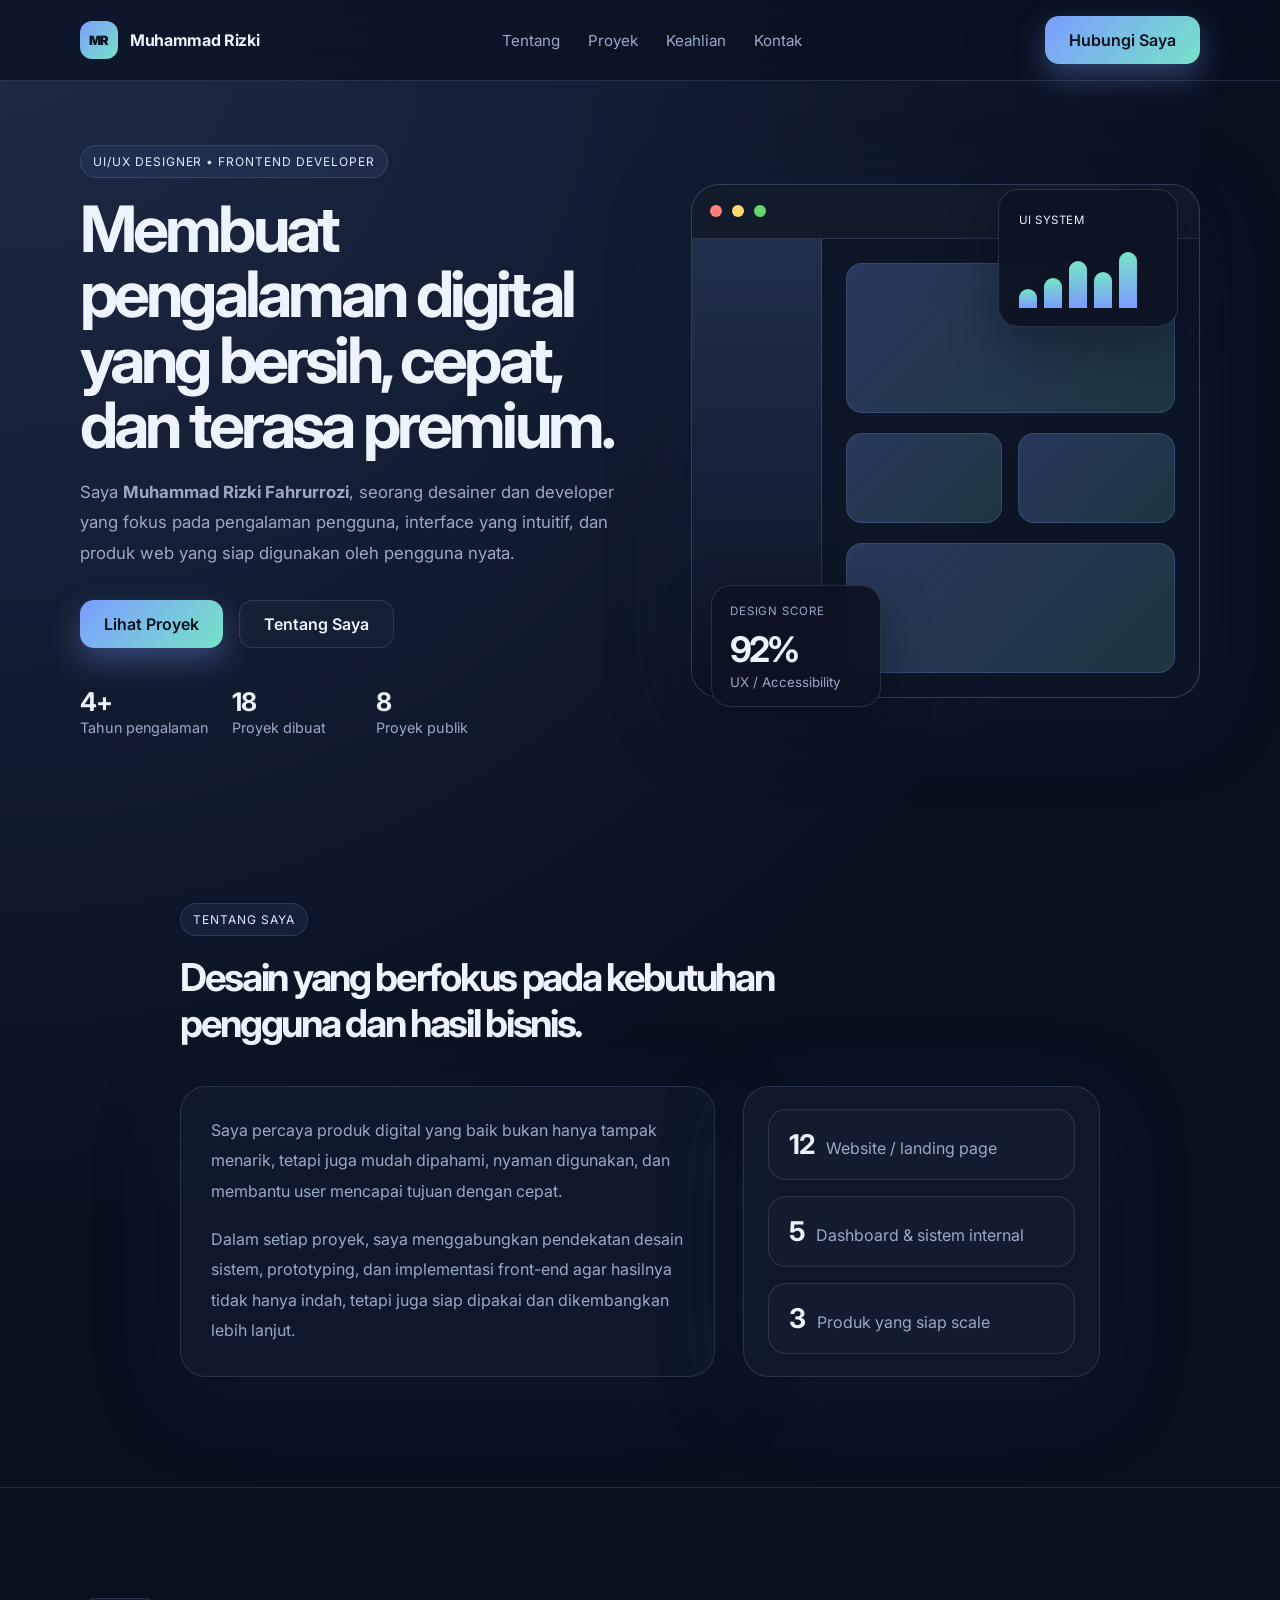
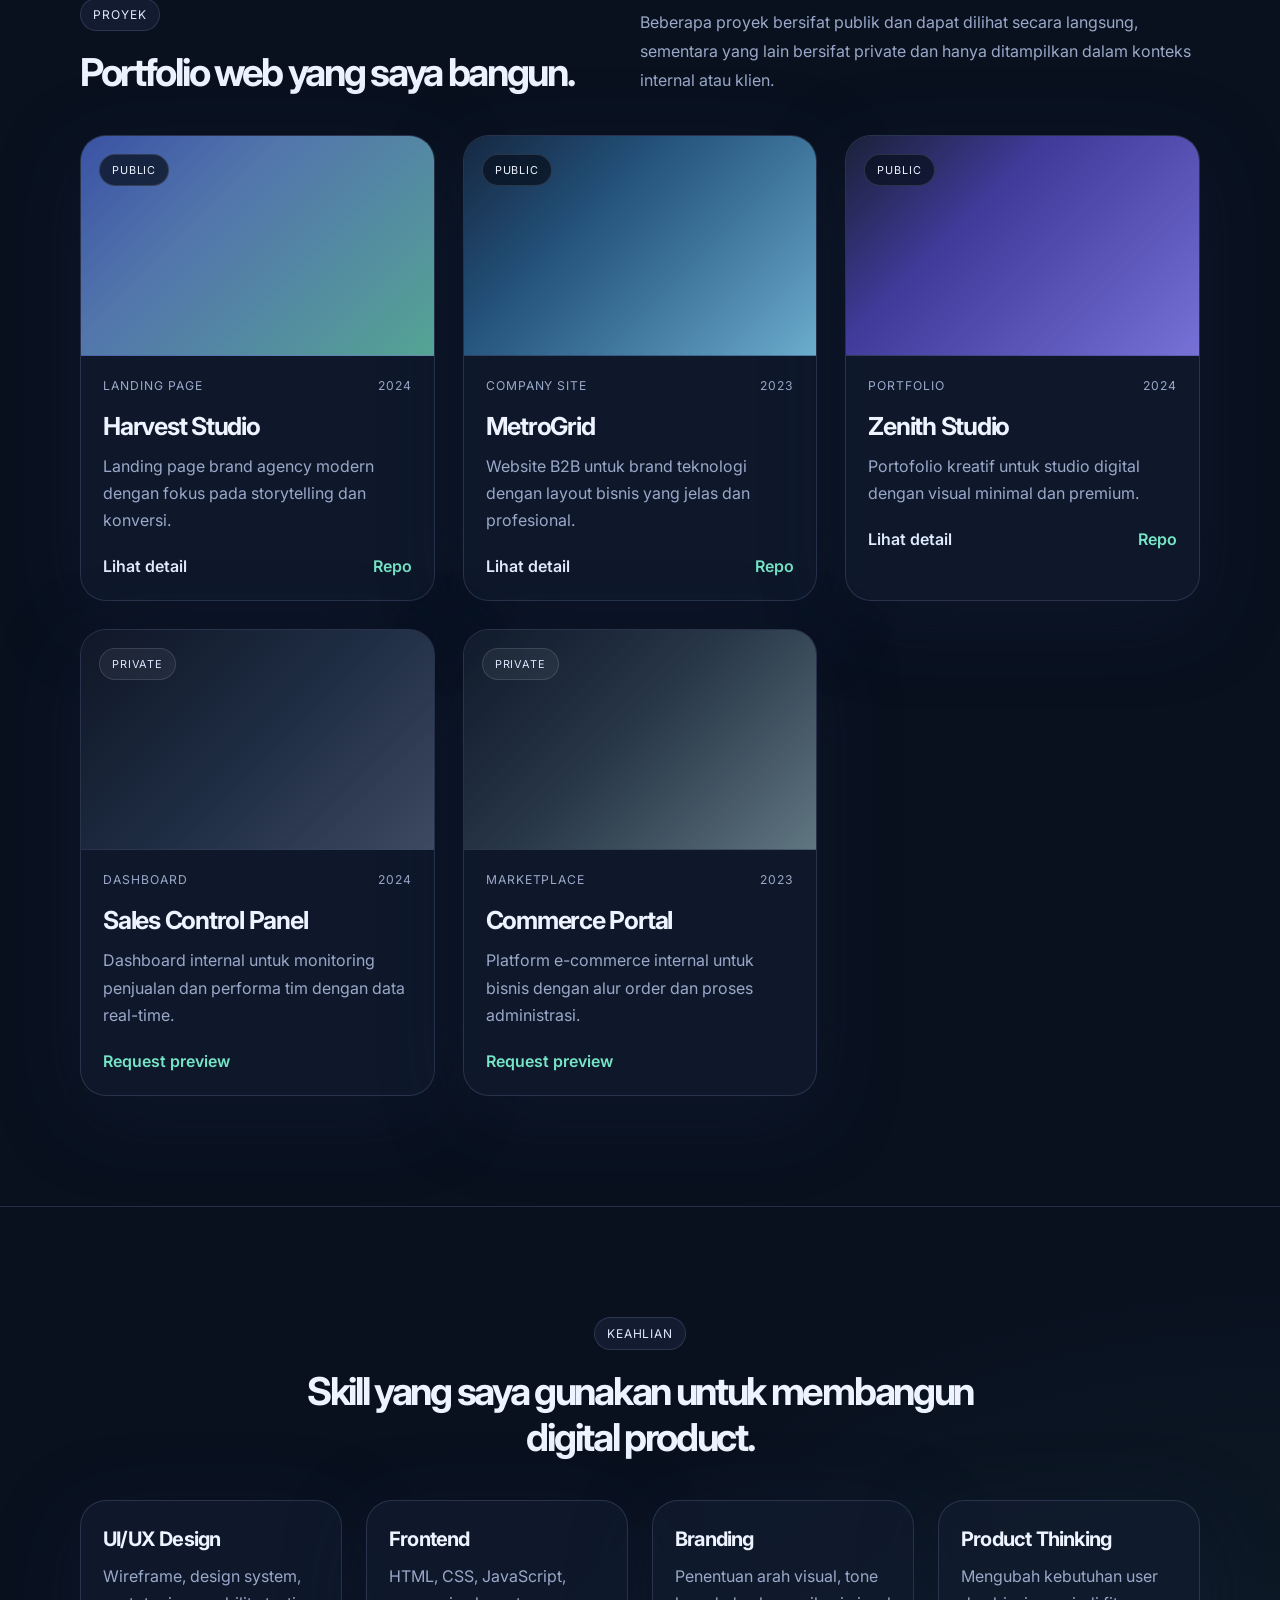
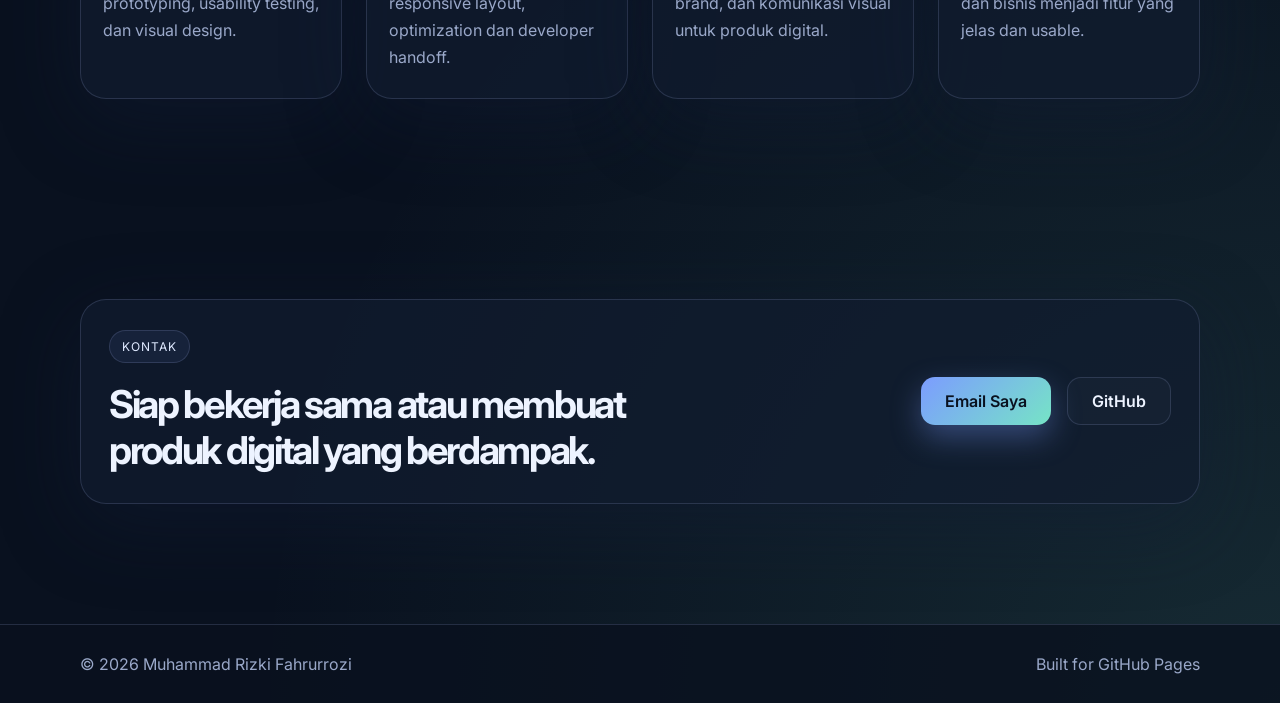
==== index.html @ b551e2a1 "Create GitHub Pages portfolio landing page with public project detail pages and project showcase." ====
<!DOCTYPE html>
<html lang="id">
  <head>
    <meta charset="UTF-8" />
    <meta name="viewport" content="width=device-width, initial-scale=1.0" />
    <meta
      name="description"
      content="Portfolio Muhammad Rizki Fahrurrozi — UI/UX Designer & Frontend Developer. Lihat proyek publik, case study, dan portofolio digital yang siap dibawa ke GitHub Pages."
    />
    <title>Muhammad Rizki Fahrurrozi | Portfolio</title>
    <link rel="preconnect" href="https://fonts.googleapis.com" />
    <link rel="preconnect" href="https://fonts.gstatic.com" crossorigin />
    <link
      href="https://fonts.googleapis.com/css2?family=Inter:wght@400;500;600;700;800;900&display=swap"
      rel="stylesheet"
    />
    <link rel="stylesheet" href="styles.css" />
  </head>
  <body>
    <header class="site-header">
      <div class="container nav-wrap">
        <a href="#top" class="brand" aria-label="Home">
          <span class="brand-mark">MR</span>
          <span>Muhammad Rizki</span>
        </a>

        <nav class="main-nav" aria-label="Main navigation">
          <a href="#about">Tentang</a>
          <a href="#projects">Proyek</a>
          <a href="#skills">Keahlian</a>
          <a href="#contact">Kontak</a>
        </nav>

        <a class="btn btn-primary" href="#contact">Hubungi Saya</a>
      </div>
    </header>

    <main id="top">
      <section class="hero">
        <div class="container hero-grid">
          <div class="hero-copy">
            <span class="eyebrow">UI/UX Designer • Frontend Developer</span>
            <h1>Membuat pengalaman digital yang bersih, cepat, dan terasa premium.</h1>
            <p>
              Saya <strong>Muhammad Rizki Fahrurrozi</strong>, seorang desainer dan developer
              yang fokus pada pengalaman pengguna, interface yang intuitif, dan produk web
              yang siap digunakan oleh pengguna nyata.
            </p>

            <div class="hero-actions">
              <a class="btn btn-primary" href="#projects">Lihat Proyek</a>
              <a class="btn btn-secondary" href="#about">Tentang Saya</a>
            </div>

            <ul class="quick-stats" aria-label="Quick stats">
              <li><strong>4+</strong><span>Tahun pengalaman</span></li>
              <li><strong>18</strong><span>Proyek dibuat</span></li>
              <li><strong>8</strong><span>Proyek publik</span></li>
            </ul>
          </div>

          <div class="hero-visual" aria-label="Portfolio preview card">
            <div class="floating-card card-one">
              <span class="label label-dark">UI System</span>
              <div class="mini-chart">
                <span></span><span></span><span></span><span></span><span></span>
              </div>
            </div>

            <div class="hero-window">
              <div class="window-bar">
                <span></span><span></span><span></span>
              </div>
              <div class="window-body">
                <div class="window-sidebar"></div>
                <div class="window-content">
                  <div class="content-block big"></div>
                  <div class="content-row">
                    <div class="content-block small"></div>
                    <div class="content-block small"></div>
                  </div>
                  <div class="content-block medium"></div>
                </div>
              </div>
            </div>

            <div class="floating-card card-two">
              <label>Design Score</label>
              <strong>92%</strong>
              <small>UX / Accessibility</small>
            </div>
          </div>
        </div>
      </section>

      <section class="section" id="about">
        <div class="container narrow">
          <div class="section-heading">
            <span class="eyebrow">Tentang Saya</span>
            <h2>Desain yang berfokus pada kebutuhan pengguna dan hasil bisnis.</h2>
          </div>

          <div class="about-grid">
            <div class="about-card">
              <p>
                Saya percaya produk digital yang baik bukan hanya tampak menarik, tetapi juga
                mudah dipahami, nyaman digunakan, dan membantu user mencapai tujuan dengan cepat.
              </p>
              <p>
                Dalam setiap proyek, saya menggabungkan pendekatan desain sistem, prototyping,
                dan implementasi front-end agar hasilnya tidak hanya indah, tetapi juga siap
                dipakai dan dikembangkan lebih lanjut.
              </p>
            </div>

            <div class="about-metrics">
              <div>
                <strong>12</strong>
                <span>Website / landing page</span>
              </div>
              <div>
                <strong>5</strong>
                <span>Dashboard & sistem internal</span>
              </div>
              <div>
                <strong>3</strong>
                <span>Produk yang siap scale</span>
              </div>
            </div>
          </div>
        </div>
      </section>

      <section id="projects" class="section alt-bg">
        <div class="container">
          <div class="section-heading split">
            <div>
              <span class="eyebrow">Proyek</span>
              <h2>Portfolio web yang saya bangun.</h2>
            </div>
            <p>
              Beberapa proyek bersifat publik dan dapat dilihat secara langsung, sementara yang
              lain bersifat private dan hanya ditampilkan dalam konteks internal atau klien.
            </p>
          </div>

          <div class="project-grid">
            <article class="project-card public">
              <div class="project-thumb thumb-one">
                <span class="badge">Public</span>
              </div>
              <div class="project-body">
                <div class="meta-row">
                  <span>Landing Page</span>
                  <span>2024</span>
                </div>
                <h3>Harvest Studio</h3>
                <p>Landing page brand agency modern dengan fokus pada storytelling dan konversi.</p>
                <div class="project-links">
                  <a href="project-harvest.html">Lihat detail</a>
                  <a href="https://github.com" target="_blank" rel="noreferrer">Repo</a>
                </div>
              </div>
            </article>

            <article class="project-card public">
              <div class="project-thumb thumb-two">
                <span class="badge">Public</span>
              </div>
              <div class="project-body">
                <div class="meta-row">
                  <span>Company Site</span>
                  <span>2023</span>
                </div>
                <h3>MetroGrid</h3>
                <p>Website B2B untuk brand teknologi dengan layout bisnis yang jelas dan profesional.</p>
                <div class="project-links">
                  <a href="project-metro.html">Lihat detail</a>
                  <a href="https://github.com" target="_blank" rel="noreferrer">Repo</a>
                </div>
              </div>
            </article>

            <article class="project-card public">
              <div class="project-thumb thumb-three">
                <span class="badge">Public</span>
              </div>
              <div class="project-body">
                <div class="meta-row">
                  <span>Portfolio</span>
                  <span>2024</span>
                </div>
                <h3>Zenith Studio</h3>
                <p>Portofolio kreatif untuk studio digital dengan visual minimal dan premium.</p>
                <div class="project-links">
                  <a href="project-zenith.html">Lihat detail</a>
                  <a href="https://github.com" target="_blank" rel="noreferrer">Repo</a>
                </div>
              </div>
            </article>

            <article class="project-card private">
              <div class="project-thumb thumb-private">
                <span class="badge private-badge">Private</span>
              </div>
              <div class="project-body">
                <div class="meta-row">
                  <span>Dashboard</span>
                  <span>2024</span>
                </div>
                <h3>Sales Control Panel</h3>
                <p>Dashboard internal untuk monitoring penjualan dan performa tim dengan data real-time.</p>
                <div class="project-links">
                  <a href="#contact">Request preview</a>
                </div>
              </div>
            </article>

            <article class="project-card private">
              <div class="project-thumb thumb-private-2">
                <span class="badge private-badge">Private</span>
              </div>
              <div class="project-body">
                <div class="meta-row">
                  <span>Marketplace</span>
                  <span>2023</span>
                </div>
                <h3>Commerce Portal</h3>
                <p>Platform e-commerce internal untuk bisnis dengan alur order dan proses administrasi.</p>
                <div class="project-links">
                  <a href="#contact">Request preview</a>
                </div>
              </div>
            </article>
          </div>
        </div>
      </section>

      <section id="skills" class="section">
        <div class="container">
          <div class="section-heading center">
            <span class="eyebrow">Keahlian</span>
            <h2>Skill yang saya gunakan untuk membangun digital product.</h2>
          </div>

          <div class="skill-grid">
            <div class="skill-card">
              <h3>UI/UX Design</h3>
              <p>Wireframe, design system, prototyping, usability testing, dan visual design.</p>
            </div>
            <div class="skill-card">
              <h3>Frontend</h3>
              <p>HTML, CSS, JavaScript, responsive layout, optimization dan developer handoff.</p>
            </div>
            <div class="skill-card">
              <h3>Branding</h3>
              <p>Penentuan arah visual, tone brand, dan komunikasi visual untuk produk digital.</p>
            </div>
            <div class="skill-card">
              <h3>Product Thinking</h3>
              <p>Mengubah kebutuhan user dan bisnis menjadi fitur yang jelas dan usable.</p>
            </div>
          </div>
        </div>
      </section>

      <section class="section contact-section" id="contact">
        <div class="container contact-box">
          <div>
            <span class="eyebrow">Kontak</span>
            <h2>Siap bekerja sama atau membuat produk digital yang berdampak.</h2>
          </div>
          <div class="contact-actions">
            <a class="btn btn-primary" href="mailto:rizki.fahrurrozi@gmail.com">Email Saya</a>
            <a class="btn btn-secondary" href="https://github.com/oyaji078" target="_blank" rel="noreferrer">GitHub</a>
          </div>
        </div>
      </section>
    </main>

    <footer class="site-footer">
      <div class="container footer-wrap">
        <p>© <span id="year"></span> Muhammad Rizki Fahrurrozi</p>
        <p>Built for GitHub Pages</p>
      </div>
    </footer>

    <script src="script.js"></script>
  </body>
</html>
---- styles.css ----
* {
  margin: 0;
  padding: 0;
  box-sizing: border-box;
}

:root {
  --bg: #09111f;
  --bg-soft: #111c30;
  --panel: rgba(17, 28, 48, 0.8);
  --panel-strong: #16233d;
  --text: #edf3ff;
  --muted: #9aa8c9;
  --primary: #7c9cff;
  --primary-strong: #5a7dff;
  --accent: #76e4c6;
  --line: rgba(143, 161, 210, 0.2);
  --shadow: 0 20px 80px rgba(18, 29, 53, 0.45);
}

html {
  scroll-behavior: smooth;
}

body {
  font-family: "Inter", sans-serif;
  background:
    radial-gradient(circle at top left, rgba(124, 156, 255, 0.18), transparent 30%),
    radial-gradient(circle at bottom right, rgba(118, 228, 198, 0.12), transparent 25%),
    var(--bg);
  color: var(--text);
}

a {
  color: inherit;
  text-decoration: none;
}

img {
  max-width: 100%;
  display: block;
}

.container {
  width: min(1120px, calc(100% - 32px));
  margin: 0 auto;
}

.narrow {
  width: min(920px, calc(100% - 32px));
}

.section {
  padding: 110px 0;
}

.alt-bg {
  background: rgba(11, 19, 32, 0.5);
  border-top: 1px solid var(--line);
  border-bottom: 1px solid var(--line);
}

.site-header {
  position: sticky;
  top: 0;
  z-index: 50;
  backdrop-filter: blur(18px);
  background: rgba(9, 17, 31, 0.7);
  border-bottom: 1px solid var(--line);
}

.nav-wrap {
  display: flex;
  align-items: center;
  justify-content: space-between;
  min-height: 80px;
  gap: 20px;
}

.brand {
  display: inline-flex;
  align-items: center;
  gap: 12px;
  font-weight: 700;
  letter-spacing: -0.02em;
}

.brand-mark {
  display: inline-grid;
  place-items: center;
  width: 38px;
  height: 38px;
  border-radius: 12px;
  background: linear-gradient(135deg, var(--primary), var(--accent));
  color: #08111e;
  font-size: 0.8rem;
  font-weight: 900;
}

.main-nav {
  display: inline-flex;
  align-items: center;
  gap: 28px;
  color: var(--muted);
  font-size: 0.95rem;
}

.main-nav a {
  transition: color 0.2s ease;
}

.main-nav a:hover,
.main-nav a:focus-visible {
  color: var(--text);
}

.btn {
  display: inline-flex;
  align-items: center;
  justify-content: center;
  gap: 8px;
  min-height: 48px;
  padding: 0 24px;
  border-radius: 14px;
  font-weight: 600;
  transition: transform 0.2s ease, box-shadow 0.2s ease;
}

.btn:hover {
  transform: translateY(-2px);
}

.btn-primary {
  background: linear-gradient(135deg, var(--primary), var(--accent));
  color: #09111f;
  box-shadow: 0 12px 30px rgba(124, 156, 255, 0.35);
}

.btn-secondary {
  background: rgba(255, 255, 255, 0.02);
  border: 1px solid var(--line);
  color: var(--text);
}

.hero {
  padding-top: 64px;
  padding-bottom: 56px;
}

.hero-grid {
  display: grid;
  grid-template-columns: 1.05fr 0.95fr;
  align-items: center;
  gap: 48px;
}

.eyebrow {
  display: inline-block;
  margin-bottom: 18px;
  padding: 8px 12px;
  border: 1px solid var(--line);
  border-radius: 999px;
  background: rgba(124, 156, 255, 0.08);
  color: #dfe9ff;
  font-size: 0.75rem;
  letter-spacing: 0.08em;
  text-transform: uppercase;
}

.hero-copy h1 {
  font-size: clamp(2.5rem, 5vw, 5rem);
  line-height: 1.02;
  letter-spacing: -0.06em;
  max-width: 620px;
}

.hero-copy p {
  margin-top: 20px;
  max-width: 620px;
  color: var(--muted);
  font-size: 1.05rem;
  line-height: 1.8;
}

.hero-actions {
  display: flex;
  flex-wrap: wrap;
  gap: 16px;
  margin-top: 32px;
}

.quick-stats {
  display: flex;
  flex-wrap: wrap;
  gap: 24px;
  list-style: none;
  margin-top: 38px;
}

.quick-stats li {
  min-width: 120px;
}

.quick-stats strong {
  display: block;
  font-size: clamp(1.6rem, 2vw, 2.3rem);
  letter-spacing: -0.05em;
}

.quick-stats span {
  color: var(--muted);
  font-size: 0.9rem;
}

.hero-visual {
  position: relative;
  min-height: 560px;
  display: grid;
  place-items: center;
}

.hero-window {
  width: min(100%, 560px);
  background: rgba(14, 23, 38, 0.9);
  border: 1px solid rgba(160, 180, 230, 0.26);
  border-radius: 28px;
  box-shadow: var(--shadow);
  overflow: hidden;
}

.window-bar {
  height: 54px;
  display: flex;
  align-items: center;
  gap: 10px;
  padding: 0 18px;
  background: rgba(255, 255, 255, 0.02);
  border-bottom: 1px solid var(--line);
}

.window-bar span {
  display: block;
  width: 12px;
  height: 12px;
  border-radius: 50%;
  background: rgba(255, 255, 255, 0.2);
}

.window-bar span:nth-child(1) { background: #ff817d; }
.window-bar span:nth-child(2) { background: #ffd76a; }
.window-bar span:nth-child(3) { background: #67d66d; }

.window-body {
  display: grid;
  grid-template-columns: 130px 1fr;
  min-height: 420px;
}

.window-sidebar {
  background: linear-gradient(180deg, rgba(124, 156, 255, 0.18), rgba(12, 19, 34, 0.6));
  border-right: 1px solid var(--line);
}

.window-content {
  display: flex;
  flex-direction: column;
  gap: 20px;
  padding: 24px;
}

.content-block {
  border-radius: 16px;
  background: linear-gradient(135deg, rgba(124, 156, 255, 0.26), rgba(118, 228, 198, 0.16));
  border: 1px solid rgba(124, 156, 255, 0.2);
}

.content-block.big {
  height: 150px;
}

.content-row {
  display: grid;
  grid-template-columns: repeat(2, 1fr);
  gap: 16px;
}

.content-block.small {
  height: 90px;
}

.content-block.medium {
  height: 130px;
}

.floating-card {
  position: absolute;
  background: rgba(12, 19, 34, 0.92);
  border: 1px solid rgba(160, 180, 230, 0.18);
  border-radius: 20px;
  box-shadow: 0 18px 50px rgba(7, 13, 24, 0.45);
}

.card-one {
  top: 28px;
  right: 22px;
  padding: 18px 20px;
  width: 180px;
}

.card-two {
  bottom: 14px;
  left: 20px;
  padding: 18px 18px 16px;
  width: 170px;
}

.label {
  display: inline-block;
  font-size: 0.72rem;
  letter-spacing: 0.04em;
  text-transform: uppercase;
  color: var(--muted);
}

.label-dark {
  color: var(--text);
}

.mini-chart {
  display: flex;
  align-items: end;
  gap: 7px;
  height: 62px;
  margin-top: 18px;
}

.mini-chart span {
  display: inline-block;
  width: 18px;
  border-radius: 999px 999px 0 0;
  background: linear-gradient(180deg, var(--accent), var(--primary));
}

.mini-chart span:nth-child(1) { height: 30%; }
.mini-chart span:nth-child(2) { height: 48%; }
.mini-chart span:nth-child(3) { height: 75%; }
.mini-chart span:nth-child(4) { height: 58%; }
.mini-chart span:nth-child(5) { height: 90%; }

.card-two label {
  display: block;
  color: var(--muted);
  font-size: 0.72rem;
  letter-spacing: 0.08em;
  text-transform: uppercase;
}

.card-two strong {
  display: block;
  margin-top: 10px;
  font-size: 2.2rem;
  letter-spacing: -0.08em;
}

.card-two small {
  display: block;
  margin-top: 4px;
  color: var(--muted);
}

.section-heading {
  margin-bottom: 40px;
}

.section-heading h2 {
  font-size: clamp(2rem, 3vw, 3rem);
  letter-spacing: -0.06em;
  max-width: 700px;
}

.section-heading p {
  max-width: 560px;
  color: var(--muted);
  line-height: 1.8;
}

.split {
  display: flex;
  justify-content: space-between;
  align-items: end;
  gap: 30px;
}

.center {
  text-align: center;
}

.center h2 {
  margin-inline: auto;
}

.about-grid {
  display: grid;
  grid-template-columns: 1.2fr 0.8fr;
  gap: 28px;
}

.about-card,
.about-metrics,
.skill-card,
.project-card,
.contact-box {
  background: rgba(17, 28, 48, 0.72);
  border: 1px solid var(--line);
  border-radius: 26px;
  box-shadow: var(--shadow);
}

.about-card {
  padding: 28px 30px;
}

.about-card p {
  color: var(--muted);
  line-height: 1.9;
  font-size: 1rem;
}

.about-card p + p {
  margin-top: 18px;
}

.about-metrics {
  padding: 22px 24px;
  display: grid;
  gap: 16px;
}

.about-metrics div {
  padding: 18px 20px;
  border-radius: 18px;
  background: rgba(255, 255, 255, 0.02);
  border: 1px solid var(--line);
}

.about-metrics strong {
  display: inline-block;
  margin-right: 8px;
  font-size: 1.7rem;
  letter-spacing: -0.05em;
}

.about-metrics span {
  color: var(--muted);
}

.project-grid {
  display: grid;
  grid-template-columns: repeat(3, minmax(0, 1fr));
  gap: 28px;
}

.project-card {
  overflow: hidden;
}

.project-thumb {
  position: relative;
  height: 220px;
  border-bottom: 1px solid var(--line);
  background-size: cover;
  background-position: center;
}

.thumb-one {
  background:
    linear-gradient(135deg, rgba(14, 23, 38, 0.42), rgba(8, 17, 31, 0.3)),
    linear-gradient(135deg, #5a7dff, #7db0ff 35%, #76e4c6 100%);
}

.thumb-two {
  background:
    linear-gradient(135deg, rgba(14, 23, 38, 0.38), rgba(8, 17, 31, 0.22)),
    linear-gradient(135deg, #1a3353 0%, #2f6fa5 35%, #88d9ff 100%);
}

.thumb-three {
  background:
    linear-gradient(135deg, rgba(14, 23, 38, 0.32), rgba(8, 17, 31, 0.18)),
    linear-gradient(135deg, #202642 0%, #5349c7 36%, #8f87ff 100%);
}

.thumb-private {
  background:
    linear-gradient(135deg, rgba(8, 17, 31, 0.48), rgba(8, 17, 31, 0.36)),
    linear-gradient(135deg, #171d2f 0%, #2e405d 50%, #5d6988 100%);
}

.thumb-private-2 {
  background:
    linear-gradient(135deg, rgba(8, 17, 31, 0.48), rgba(8, 17, 31, 0.32)),
    linear-gradient(135deg, #182336 0%, #3d4f61 45%, #8aa8b0 100%);
}

.badge {
  position: absolute;
  top: 18px;
  left: 18px;
  padding: 8px 12px;
  border-radius: 999px;
  background: rgba(9, 17, 31, 0.75);
  border: 1px solid rgba(255, 255, 255, 0.12);
  font-size: 0.68rem;
  letter-spacing: 0.08em;
  text-transform: uppercase;
}

.private-badge {
  background: rgba(255, 255, 255, 0.05);
  color: #dce6ff;
}

.project-body {
  padding: 22px 22px 24px;
}

.meta-row {
  display: flex;
  justify-content: space-between;
  gap: 12px;
  color: var(--muted);
  font-size: 0.76rem;
  letter-spacing: 0.08em;
  text-transform: uppercase;
}

.project-body h3 {
  margin-top: 18px;
  font-size: 1.55rem;
  letter-spacing: -0.05em;
}

.project-body p {
  margin-top: 12px;
  line-height: 1.7;
  color: var(--muted);
}

.project-links {
  display: flex;
  justify-content: space-between;
  gap: 16px;
  margin-top: 22px;
  font-weight: 600;
}

.project-links a {
  color: #dfe9ff;
}

.project-links a:last-child {
  color: var(--accent);
}

.skill-grid {
  display: grid;
  grid-template-columns: repeat(4, minmax(0, 1fr));
  gap: 24px;
}

.skill-card {
  padding: 26px 22px;
}

.skill-card h3 {
  font-size: 1.25rem;
  letter-spacing: -0.04em;
}

.skill-card p {
  margin-top: 12px;
  line-height: 1.7;
  color: var(--muted);
}

.contact-section {
  padding-top: 90px;
  padding-bottom: 120px;
}

.contact-box {
  display: flex;
  justify-content: space-between;
  align-items: center;
  gap: 28px;
  padding: 30px 28px;
}

.contact-box h2 {
  font-size: clamp(2rem, 3vw, 3rem);
  letter-spacing: -0.06em;
  max-width: 620px;
}

.contact-actions {
  display: flex;
  flex-wrap: wrap;
  gap: 16px;
}

.site-footer {
  border-top: 1px solid var(--line);
  background: rgba(9, 17, 31, 0.8);
}

.footer-wrap {
  display: flex;
  justify-content: space-between;
  align-items: center;
  min-height: 78px;
  color: var(--muted);
  gap: 16px;
}

.page-shell {
  padding: 72px 0 100px;
}

.project-hero {
  padding: 36px 0 28px;
}

.project-hero-card {
  background: rgba(17, 28, 48, 0.82);
  border: 1px solid var(--line);
  border-radius: 32px;
  overflow: hidden;
  box-shadow: var(--shadow);
}

.project-hero-visual {
  position: relative;
  min-height: 320px;
  background: linear-gradient(135deg, rgba(124, 156, 255, 0.25), rgba(118, 228, 198, 0.22));
  border-bottom: 1px solid var(--line);
}

.project-hero-visual::before,
.project-hero-visual::after {
  content: "";
  position: absolute;
  border-radius: 18px;
  background: rgba(255, 255, 255, 0.08);
  border: 1px solid rgba(180, 200, 255, 0.15);
}

.project-hero-visual::before {
  inset: 58px 54px auto 54px;
  height: 180px;
}

.project-hero-visual::after {
  inset: 104px 108px 52px 180px;
  border-radius: 12px;
}

.project-hero-copy {
  padding: 30px 30px 32px;
}

.project-hero-copy h1 {
  font-size: clamp(2.2rem, 4vw, 4rem);
  letter-spacing: -0.06em;
}

.project-hero-copy p {
  margin-top: 14px;
  color: var(--muted);
  line-height: 1.8;
  max-width: 760px;
}

.project-meta {
  display: flex;
  flex-wrap: wrap;
  gap: 16px;
  margin-top: 20px;
}

.meta-pill {
  display: inline-flex;
  align-items: center;
  padding: 10px 14px;
  border-radius: 999px;
  background: rgba(255, 255, 255, 0.03);
  border: 1px solid var(--line);
  color: #dfe9ff;
  font-size: 0.82rem;
}

.project-content {
  margin-top: 42px;
  display: grid;
  grid-template-columns: 1.1fr 0.9fr;
  gap: 28px;
}

.info-panel,
.summary-panel {
  background: rgba(17, 28, 48, 0.72);
  border: 1px solid var(--line);
  border-radius: 26px;
  padding: 28px 26px;
}

.info-panel h3,
.summary-panel h3 {
  margin-bottom: 16px;
  font-size: 1.2rem;
  letter-spacing: -0.04em;
}

.info-panel p,
.summary-panel p,
.summary-panel li {
  color: var(--muted);
  line-height: 1.8;
}

.summary-panel ul {
  list-style: none;
  padding: 0;
  margin: 0;
  display: grid;
  gap: 10px;
}

.summary-panel li::before {
  content: "•";
  color: var(--accent);
  margin-right: 10px;
}

.preview-grid {
  margin-top: 36px;
  display: grid;
  gap: 20px;
}

.preview-block {
  min-height: 220px;
  border-radius: 28px;
  border: 1px solid var(--line);
  background: linear-gradient(135deg, rgba(124, 156, 255, 0.2), rgba(118, 228, 198, 0.14));
}

.preview-block:nth-child(2) {
  background: linear-gradient(135deg, rgba(33, 50, 81, 0.8), rgba(124, 156, 255, 0.12));
}

@media (max-width: 980px) {
  .hero-grid,
  .about-grid,
  .project-content,
  .skill-grid,
  .project-grid {
    grid-template-columns: 1fr;
  }

  .project-grid {
    display: grid;
  }

  .skill-grid {
    grid-template-columns: repeat(2, minmax(0, 1fr));
  }

  .contact-box,
  .split {
    flex-direction: column;
    align-items: flex-start;
  }

  .main-nav {
    display: none;
  }
}

@media (max-width: 540px) {
  .hero {
    padding-top: 46px;
  }

  .hero-copy h1 {
    font-size: 2.7rem;
  }

  .hero-window {
    min-width: 100%;
  }

  .window-body {
    grid-template-columns: 80px 1fr;
  }

  .skill-grid {
    grid-template-columns: 1fr;
  }

  .btn {
    width: 100%;
  }

  .hero-actions,
  .contact-actions {
    width: 100%;
  }

  .footer-wrap {
    flex-direction: column;
    justify-content: center;
    padding: 18px 0;
  }
}
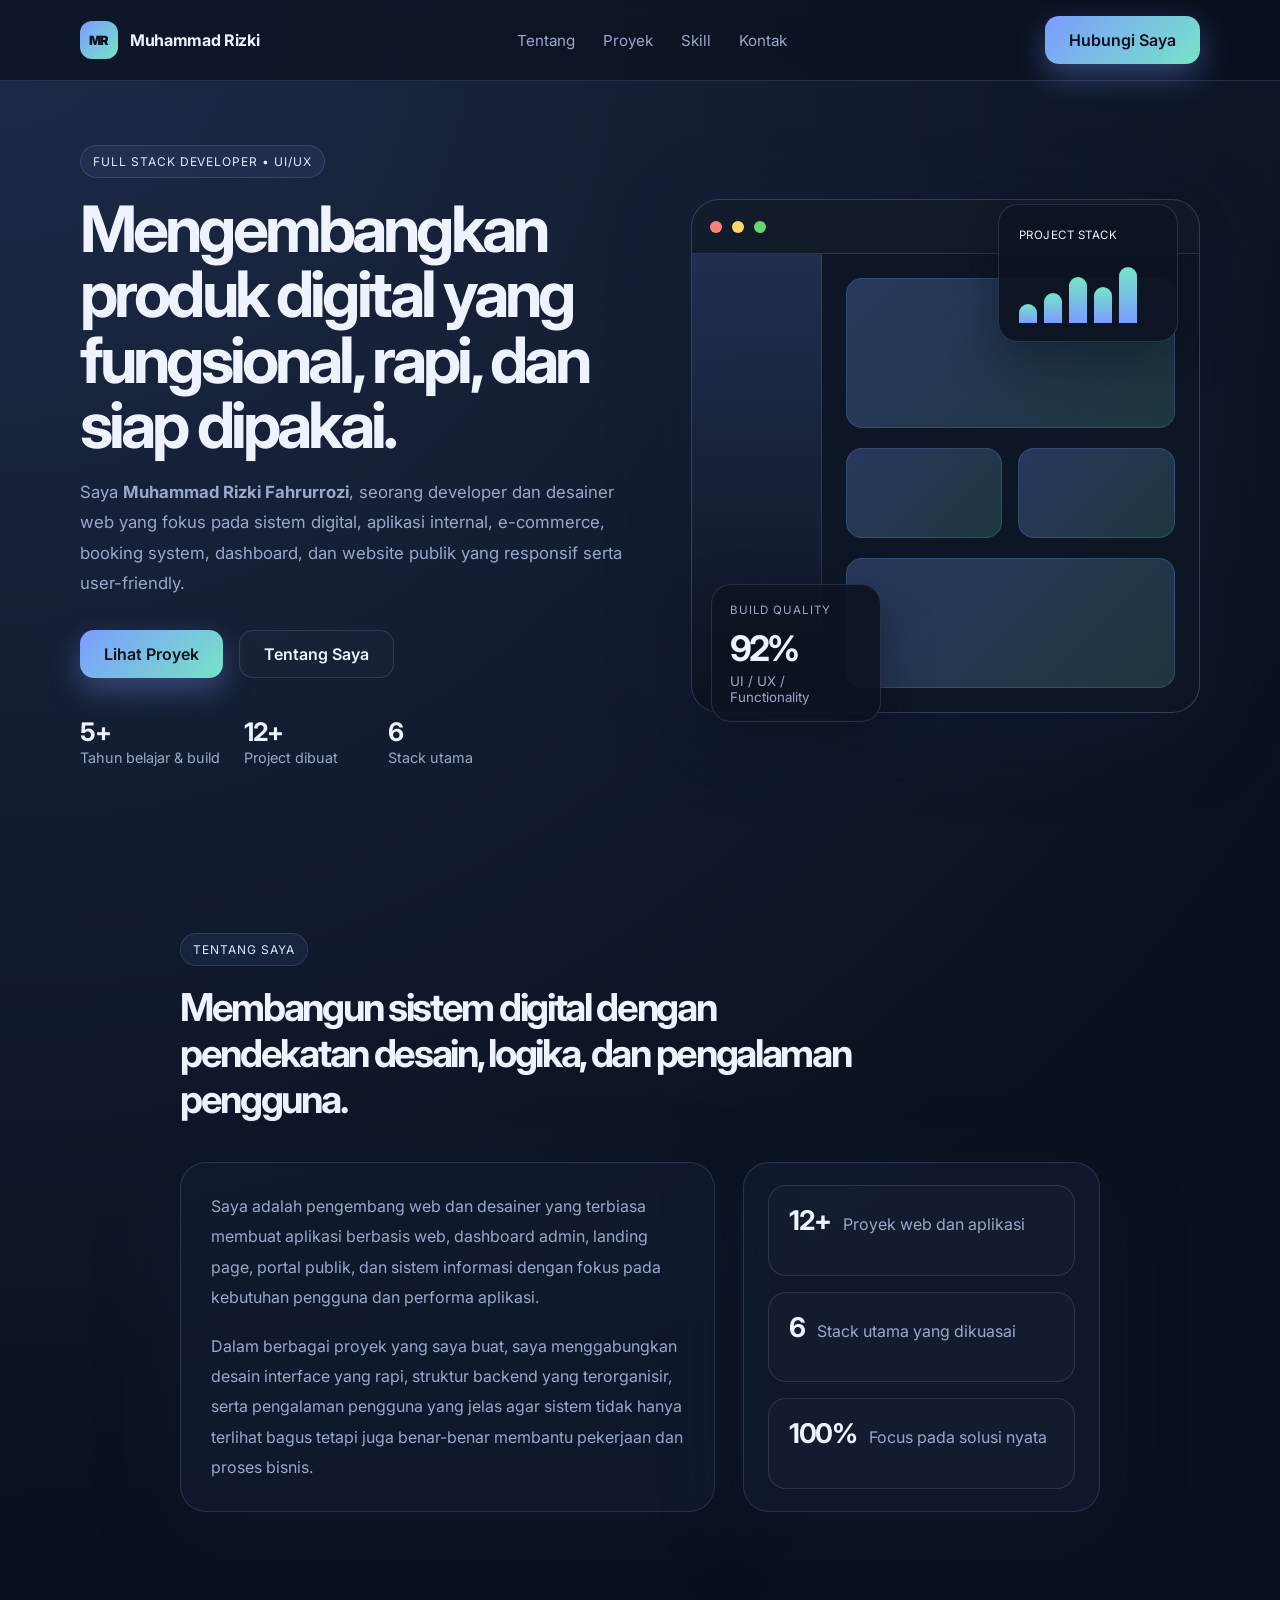
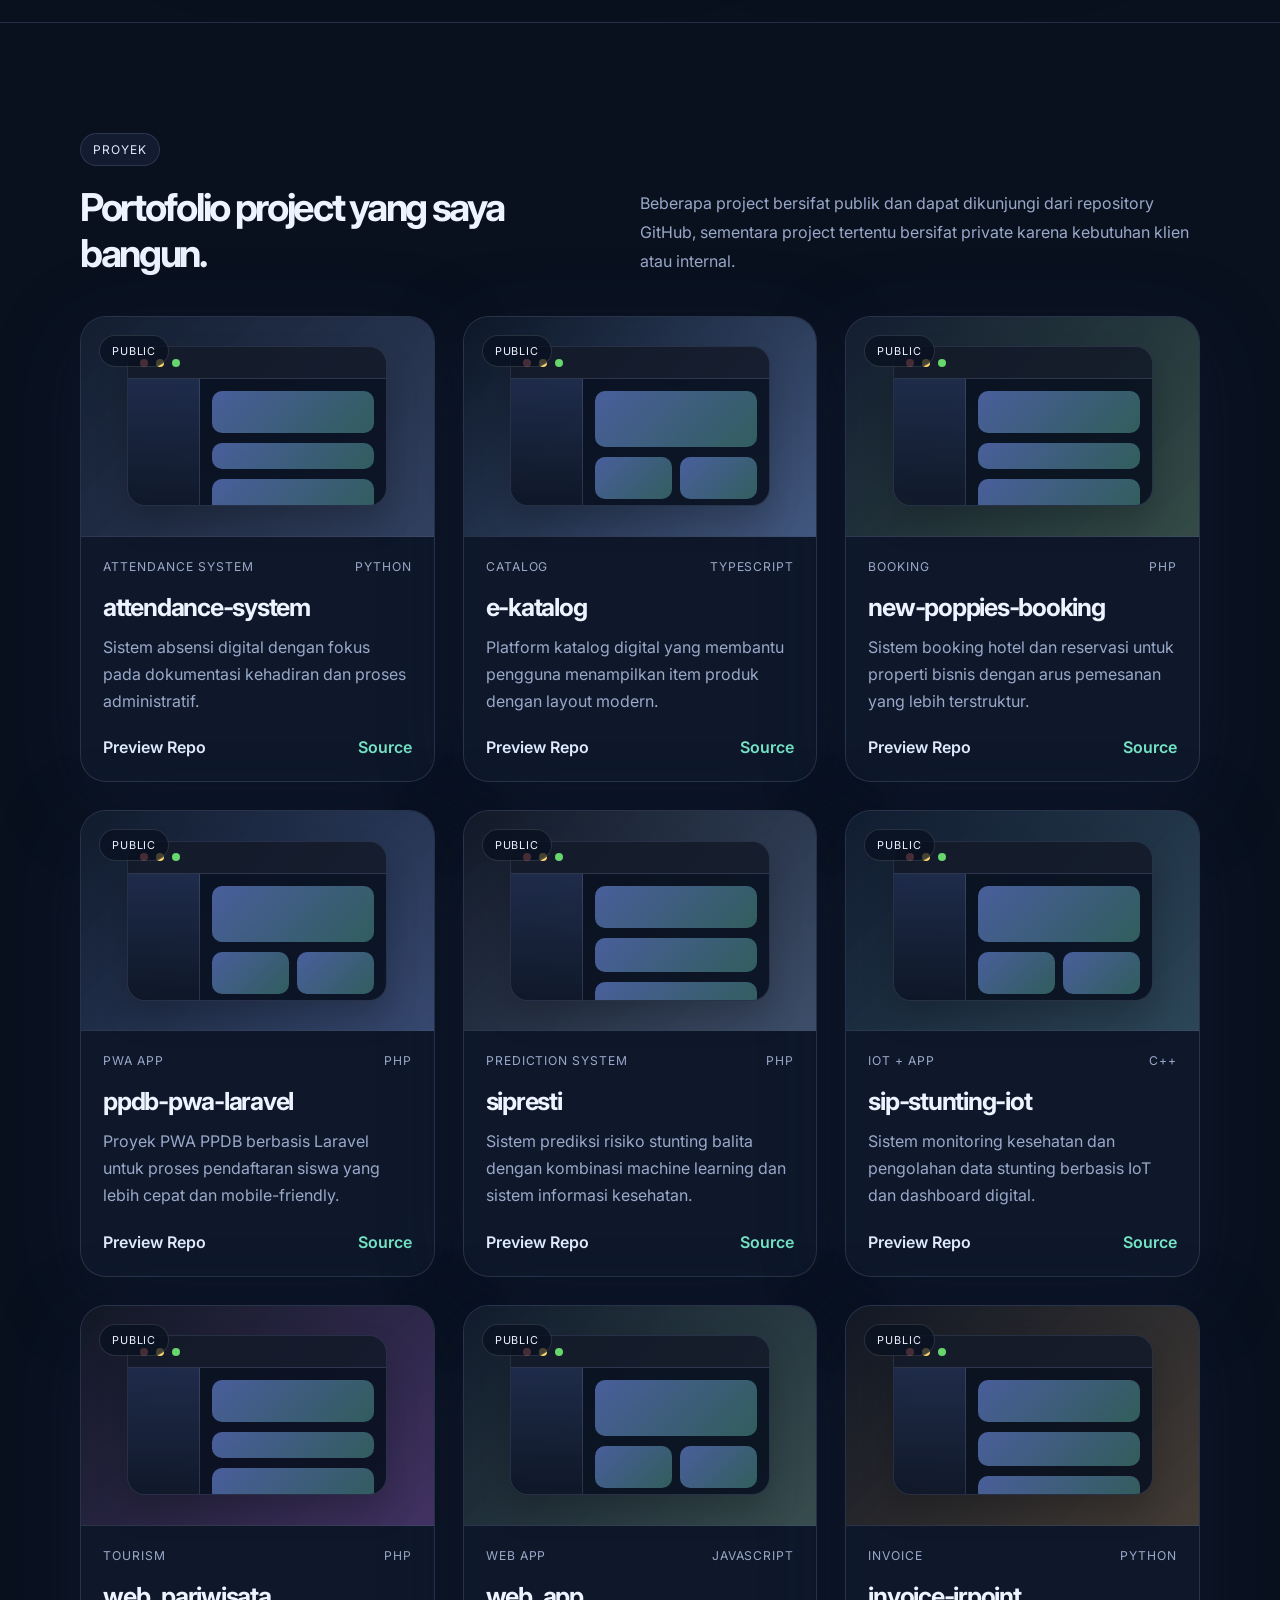
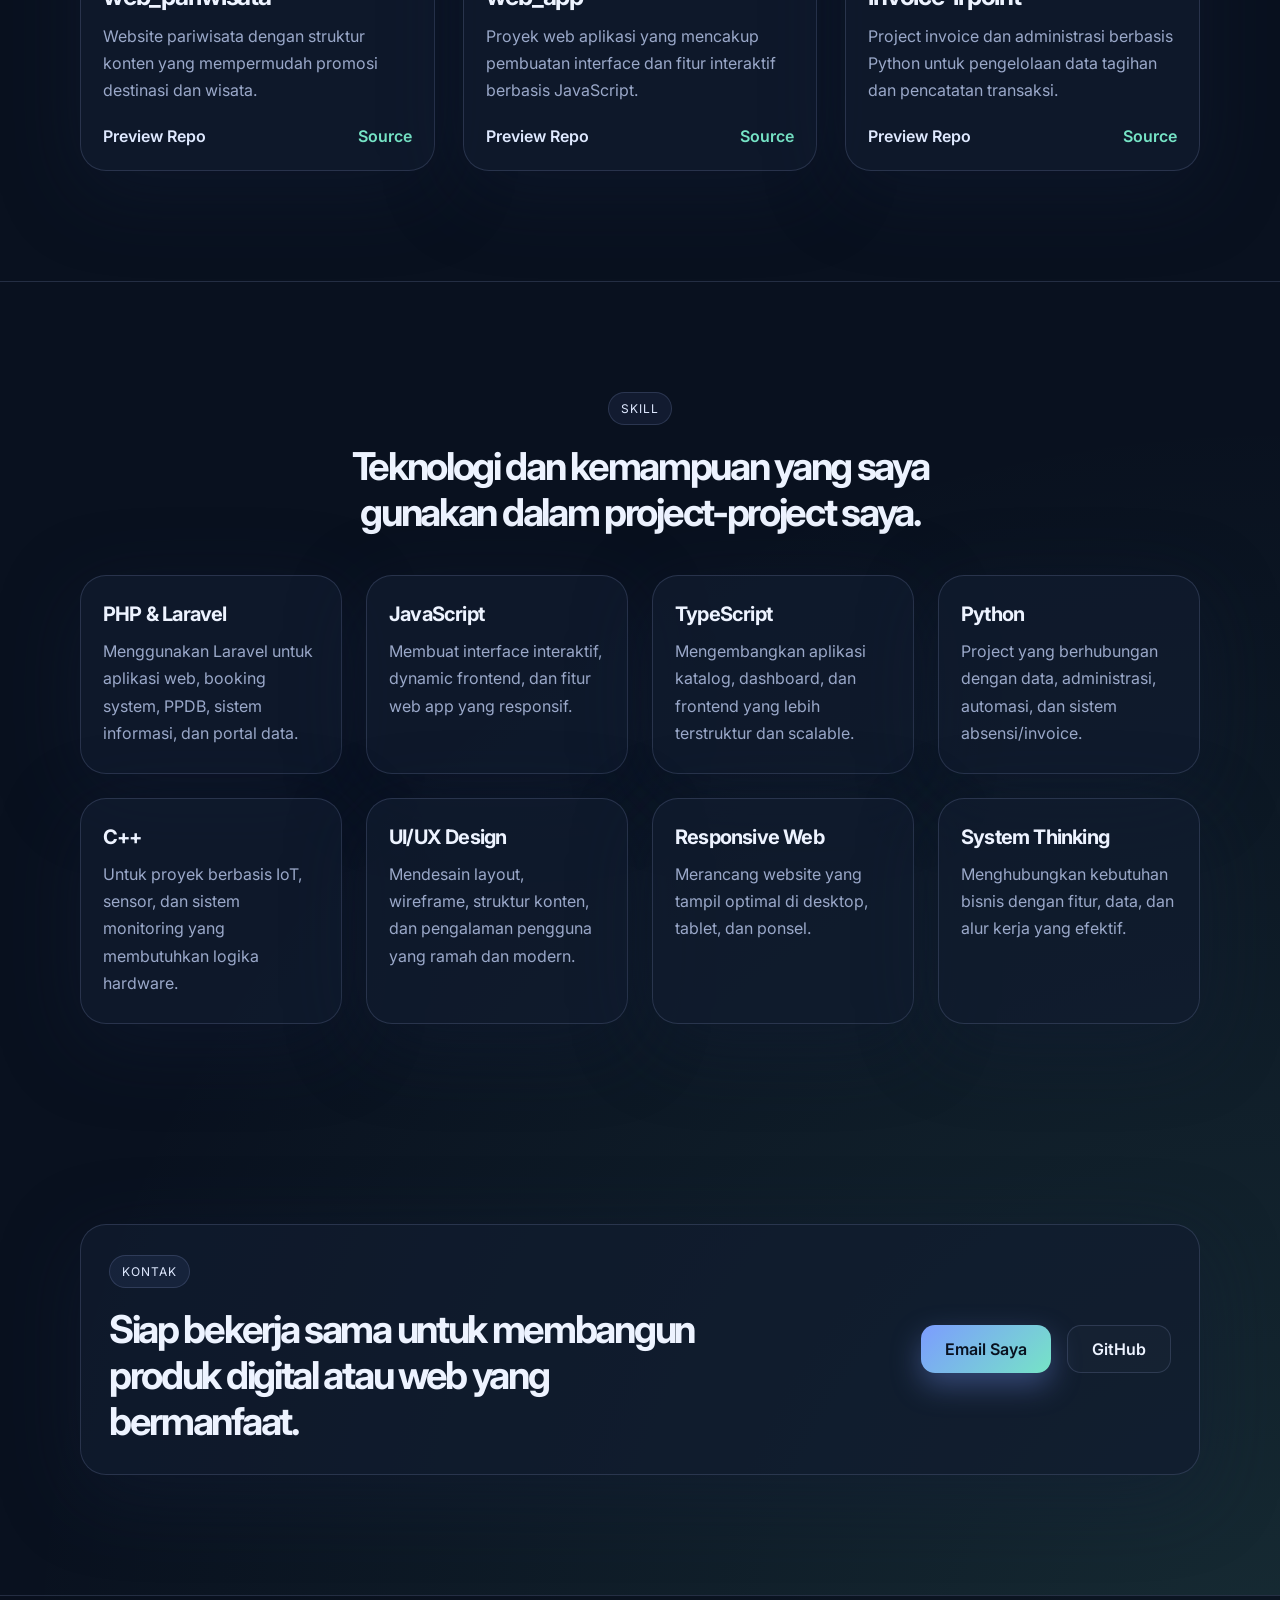
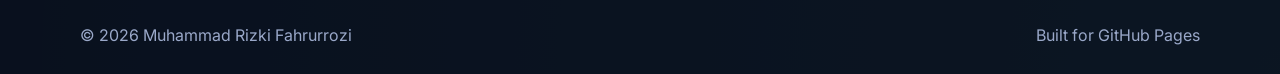
==== commit fecfa3d5: "Refresh the portfolio landing page with the user’s actual project data, skills, and public repo show" ====
--- a/index.html
+++ b/index.html
@@ -5,7 +5,7 @@
     <meta name="viewport" content="width=device-width, initial-scale=1.0" />
     <meta
       name="description"
-      content="Portfolio Muhammad Rizki Fahrurrozi — UI/UX Designer & Frontend Developer. Lihat proyek publik, case study, dan portofolio digital yang siap dibawa ke GitHub Pages."
+      content="Portfolio Muhammad Rizki Fahrurrozi — Full Stack Developer, UI/UX Designer, dan pembuat aplikasi web modern."
     />
     <title>Muhammad Rizki Fahrurrozi | Portfolio</title>
     <link rel="preconnect" href="https://fonts.googleapis.com" />
@@ -27,7 +27,7 @@
         <nav class="main-nav" aria-label="Main navigation">
           <a href="#about">Tentang</a>
           <a href="#projects">Proyek</a>
-          <a href="#skills">Keahlian</a>
+          <a href="#skills">Skill</a>
           <a href="#contact">Kontak</a>
         </nav>
 
@@ -39,12 +39,12 @@
       <section class="hero">
         <div class="container hero-grid">
           <div class="hero-copy">
-            <span class="eyebrow">UI/UX Designer • Frontend Developer</span>
-            <h1>Membuat pengalaman digital yang bersih, cepat, dan terasa premium.</h1>
+            <span class="eyebrow">Full Stack Developer • UI/UX</span>
+            <h1>Mengembangkan produk digital yang fungsional, rapi, dan siap dipakai.</h1>
             <p>
-              Saya <strong>Muhammad Rizki Fahrurrozi</strong>, seorang desainer dan developer
-              yang fokus pada pengalaman pengguna, interface yang intuitif, dan produk web
-              yang siap digunakan oleh pengguna nyata.
+              Saya <strong>Muhammad Rizki Fahrurrozi</strong>, seorang developer dan desainer web
+              yang fokus pada sistem digital, aplikasi internal, e-commerce, booking system,
+              dashboard, dan website publik yang responsif serta user-friendly.
             </p>
 
             <div class="hero-actions">
@@ -53,15 +53,15 @@
             </div>
 
             <ul class="quick-stats" aria-label="Quick stats">
-              <li><strong>4+</strong><span>Tahun pengalaman</span></li>
-              <li><strong>18</strong><span>Proyek dibuat</span></li>
-              <li><strong>8</strong><span>Proyek publik</span></li>
+              <li><strong>5+</strong><span>Tahun belajar & build</span></li>
+              <li><strong>12+</strong><span>Project dibuat</span></li>
+              <li><strong>6</strong><span>Stack utama</span></li>
             </ul>
           </div>
 
           <div class="hero-visual" aria-label="Portfolio preview card">
             <div class="floating-card card-one">
-              <span class="label label-dark">UI System</span>
+              <span class="label label-dark">Project Stack</span>
               <div class="mini-chart">
                 <span></span><span></span><span></span><span></span><span></span>
               </div>
@@ -85,9 +85,9 @@
             </div>
 
             <div class="floating-card card-two">
-              <label>Design Score</label>
+              <label>Build Quality</label>
               <strong>92%</strong>
-              <small>UX / Accessibility</small>
+              <small>UI / UX / Functionality</small>
             </div>
           </div>
         </div>
@@ -97,34 +97,35 @@
         <div class="container narrow">
           <div class="section-heading">
             <span class="eyebrow">Tentang Saya</span>
-            <h2>Desain yang berfokus pada kebutuhan pengguna dan hasil bisnis.</h2>
+            <h2>Membangun sistem digital dengan pendekatan desain, logika, dan pengalaman pengguna.</h2>
           </div>
 
           <div class="about-grid">
             <div class="about-card">
               <p>
-                Saya percaya produk digital yang baik bukan hanya tampak menarik, tetapi juga
-                mudah dipahami, nyaman digunakan, dan membantu user mencapai tujuan dengan cepat.
+                Saya adalah pengembang web dan desainer yang terbiasa membuat aplikasi berbasis web,
+                dashboard admin, landing page, portal publik, dan sistem informasi dengan fokus pada
+                kebutuhan pengguna dan performa aplikasi.
               </p>
               <p>
-                Dalam setiap proyek, saya menggabungkan pendekatan desain sistem, prototyping,
-                dan implementasi front-end agar hasilnya tidak hanya indah, tetapi juga siap
-                dipakai dan dikembangkan lebih lanjut.
+                Dalam berbagai proyek yang saya buat, saya menggabungkan desain interface yang rapi,
+                struktur backend yang terorganisir, serta pengalaman pengguna yang jelas agar sistem
+                tidak hanya terlihat bagus tetapi juga benar-benar membantu pekerjaan dan proses bisnis.
               </p>
             </div>
 
             <div class="about-metrics">
               <div>
-                <strong>12</strong>
-                <span>Website / landing page</span>
+                <strong>12+</strong>
+                <span>Proyek web dan aplikasi</span>
               </div>
               <div>
-                <strong>5</strong>
-                <span>Dashboard & sistem internal</span>
+                <strong>6</strong>
+                <span>Stack utama yang dikuasai</span>
               </div>
               <div>
-                <strong>3</strong>
-                <span>Produk yang siap scale</span>
+                <strong>100%</strong>
+                <span>Focus pada solusi nyata</span>
               </div>
             </div>
           </div>
@@ -136,99 +137,280 @@
           <div class="section-heading split">
             <div>
               <span class="eyebrow">Proyek</span>
-              <h2>Portfolio web yang saya bangun.</h2>
+              <h2>Portofolio project yang saya bangun.</h2>
             </div>
             <p>
-              Beberapa proyek bersifat publik dan dapat dilihat secara langsung, sementara yang
-              lain bersifat private dan hanya ditampilkan dalam konteks internal atau klien.
+              Beberapa project bersifat publik dan dapat dikunjungi dari repository GitHub,
+              sementara project tertentu bersifat private karena kebutuhan klien atau internal.
             </p>
           </div>
 
           <div class="project-grid">
             <article class="project-card public">
-              <div class="project-thumb thumb-one">
-                <span class="badge">Public</span>
-              </div>
-              <div class="project-body">
-                <div class="meta-row">
-                  <span>Landing Page</span>
-                  <span>2024</span>
-                </div>
-                <h3>Harvest Studio</h3>
-                <p>Landing page brand agency modern dengan fokus pada storytelling dan konversi.</p>
-                <div class="project-links">
-                  <a href="project-harvest.html">Lihat detail</a>
-                  <a href="https://github.com" target="_blank" rel="noreferrer">Repo</a>
-                </div>
-              </div>
-            </article>
-
-            <article class="project-card public">
-              <div class="project-thumb thumb-two">
-                <span class="badge">Public</span>
-              </div>
-              <div class="project-body">
-                <div class="meta-row">
-                  <span>Company Site</span>
-                  <span>2023</span>
-                </div>
-                <h3>MetroGrid</h3>
-                <p>Website B2B untuk brand teknologi dengan layout bisnis yang jelas dan profesional.</p>
-                <div class="project-links">
-                  <a href="project-metro.html">Lihat detail</a>
-                  <a href="https://github.com" target="_blank" rel="noreferrer">Repo</a>
-                </div>
-              </div>
-            </article>
-
-            <article class="project-card public">
-              <div class="project-thumb thumb-three">
-                <span class="badge">Public</span>
-              </div>
-              <div class="project-body">
-                <div class="meta-row">
-                  <span>Portfolio</span>
-                  <span>2024</span>
-                </div>
-                <h3>Zenith Studio</h3>
-                <p>Portofolio kreatif untuk studio digital dengan visual minimal dan premium.</p>
-                <div class="project-links">
-                  <a href="project-zenith.html">Lihat detail</a>
-                  <a href="https://github.com" target="_blank" rel="noreferrer">Repo</a>
-                </div>
-              </div>
-            </article>
-
-            <article class="project-card private">
-              <div class="project-thumb thumb-private">
-                <span class="badge private-badge">Private</span>
-              </div>
-              <div class="project-body">
-                <div class="meta-row">
-                  <span>Dashboard</span>
-                  <span>2024</span>
-                </div>
-                <h3>Sales Control Panel</h3>
-                <p>Dashboard internal untuk monitoring penjualan dan performa tim dengan data real-time.</p>
-                <div class="project-links">
-                  <a href="#contact">Request preview</a>
-                </div>
-              </div>
-            </article>
-
-            <article class="project-card private">
-              <div class="project-thumb thumb-private-2">
-                <span class="badge private-badge">Private</span>
-              </div>
-              <div class="project-body">
-                <div class="meta-row">
-                  <span>Marketplace</span>
-                  <span>2023</span>
-                </div>
-                <h3>Commerce Portal</h3>
-                <p>Platform e-commerce internal untuk bisnis dengan alur order dan proses administrasi.</p>
-                <div class="project-links">
-                  <a href="#contact">Request preview</a>
+              <div class="project-preview preview-1">
+                <span class="badge">Public</span>
+                <div class="preview-window">
+                  <div class="preview-header"><span></span><span></span><span></span></div>
+                  <div class="preview-body">
+                    <aside></aside>
+                    <main>
+                      <div class="block a"></div>
+                      <div class="block b"></div>
+                      <div class="block c"></div>
+                    </main>
+                  </div>
+                </div>
+              </div>
+              <div class="project-body">
+                <div class="meta-row">
+                  <span>Attendance System</span>
+                  <span>Python</span>
+                </div>
+                <h3>attendance-system</h3>
+                <p>Sistem absensi digital dengan fokus pada dokumentasi kehadiran dan proses administratif.</p>
+                <div class="project-links">
+                  <a href="https://github.com/oyaji078/attendance-system" target="_blank" rel="noreferrer">Preview Repo</a>
+                  <a href="https://github.com/oyaji078/attendance-system" target="_blank" rel="noreferrer">Source</a>
+                </div>
+              </div>
+            </article>
+
+            <article class="project-card public">
+              <div class="project-preview preview-2">
+                <span class="badge">Public</span>
+                <div class="preview-window">
+                  <div class="preview-header"><span></span><span></span><span></span></div>
+                  <div class="preview-body">
+                    <aside></aside>
+                    <main>
+                      <div class="block a long"></div>
+                      <div class="inline-row">
+                        <div class="block b small"></div>
+                        <div class="block d small"></div>
+                      </div>
+                    </main>
+                  </div>
+                </div>
+              </div>
+              <div class="project-body">
+                <div class="meta-row">
+                  <span>Catalog</span>
+                  <span>TypeScript</span>
+                </div>
+                <h3>e-katalog</h3>
+                <p>Platform katalog digital yang membantu pengguna menampilkan item produk dengan layout modern.</p>
+                <div class="project-links">
+                  <a href="https://github.com/oyaji078/e-katalog" target="_blank" rel="noreferrer">Preview Repo</a>
+                  <a href="https://github.com/oyaji078/e-katalog" target="_blank" rel="noreferrer">Source</a>
+                </div>
+              </div>
+            </article>
+
+            <article class="project-card public">
+              <div class="project-preview preview-3">
+                <span class="badge">Public</span>
+                <div class="preview-window">
+                  <div class="preview-header"><span></span><span></span><span></span></div>
+                  <div class="preview-body">
+                    <aside></aside>
+                    <main>
+                      <div class="block a"></div>
+                      <div class="block b"></div>
+                      <div class="block c"></div>
+                    </main>
+                  </div>
+                </div>
+              </div>
+              <div class="project-body">
+                <div class="meta-row">
+                  <span>Booking</span>
+                  <span>PHP</span>
+                </div>
+                <h3>new-poppies-booking</h3>
+                <p>Sistem booking hotel dan reservasi untuk properti bisnis dengan arus pemesanan yang lebih terstruktur.</p>
+                <div class="project-links">
+                  <a href="https://github.com/oyaji078/new-poppies-booking" target="_blank" rel="noreferrer">Preview Repo</a>
+                  <a href="https://github.com/oyaji078/new-poppies-booking" target="_blank" rel="noreferrer">Source</a>
+                </div>
+              </div>
+            </article>
+
+            <article class="project-card public">
+              <div class="project-preview preview-4">
+                <span class="badge">Public</span>
+                <div class="preview-window">
+                  <div class="preview-header"><span></span><span></span><span></span></div>
+                  <div class="preview-body">
+                    <aside></aside>
+                    <main>
+                      <div class="block a long"></div>
+                      <div class="inline-row">
+                        <div class="block b small"></div>
+                        <div class="block d small"></div>
+                      </div>
+                    </main>
+                  </div>
+                </div>
+              </div>
+              <div class="project-body">
+                <div class="meta-row">
+                  <span>PWA App</span>
+                  <span>PHP</span>
+                </div>
+                <h3>ppdb-pwa-laravel</h3>
+                <p>Proyek PWA PPDB berbasis Laravel untuk proses pendaftaran siswa yang lebih cepat dan mobile-friendly.</p>
+                <div class="project-links">
+                  <a href="https://github.com/oyaji078/ppdb-pwa-laravel" target="_blank" rel="noreferrer">Preview Repo</a>
+                  <a href="https://github.com/oyaji078/ppdb-pwa-laravel" target="_blank" rel="noreferrer">Source</a>
+                </div>
+              </div>
+            </article>
+
+            <article class="project-card public">
+              <div class="project-preview preview-5">
+                <span class="badge">Public</span>
+                <div class="preview-window">
+                  <div class="preview-header"><span></span><span></span><span></span></div>
+                  <div class="preview-body">
+                    <aside></aside>
+                    <main>
+                      <div class="block a"></div>
+                      <div class="block c"></div>
+                      <div class="block b"></div>
+                    </main>
+                  </div>
+                </div>
+              </div>
+              <div class="project-body">
+                <div class="meta-row">
+                  <span>Prediction System</span>
+                  <span>PHP</span>
+                </div>
+                <h3>sipresti</h3>
+                <p>Sistem prediksi risiko stunting balita dengan kombinasi machine learning dan sistem informasi kesehatan.</p>
+                <div class="project-links">
+                  <a href="https://github.com/oyaji078/sipresti" target="_blank" rel="noreferrer">Preview Repo</a>
+                  <a href="https://github.com/oyaji078/sipresti" target="_blank" rel="noreferrer">Source</a>
+                </div>
+              </div>
+            </article>
+
+            <article class="project-card public">
+              <div class="project-preview preview-6">
+                <span class="badge">Public</span>
+                <div class="preview-window">
+                  <div class="preview-header"><span></span><span></span><span></span></div>
+                  <div class="preview-body">
+                    <aside></aside>
+                    <main>
+                      <div class="block a long"></div>
+                      <div class="inline-row">
+                        <div class="block b small"></div>
+                        <div class="block d small"></div>
+                      </div>
+                    </main>
+                  </div>
+                </div>
+              </div>
+              <div class="project-body">
+                <div class="meta-row">
+                  <span>IoT + App</span>
+                  <span>C++</span>
+                </div>
+                <h3>sip-stunting-iot</h3>
+                <p>Sistem monitoring kesehatan dan pengolahan data stunting berbasis IoT dan dashboard digital.</p>
+                <div class="project-links">
+                  <a href="https://github.com/oyaji078/sip-stunting-iot" target="_blank" rel="noreferrer">Preview Repo</a>
+                  <a href="https://github.com/oyaji078/sip-stunting-iot" target="_blank" rel="noreferrer">Source</a>
+                </div>
+              </div>
+            </article>
+
+            <article class="project-card public">
+              <div class="project-preview preview-7">
+                <span class="badge">Public</span>
+                <div class="preview-window">
+                  <div class="preview-header"><span></span><span></span><span></span></div>
+                  <div class="preview-body">
+                    <aside></aside>
+                    <main>
+                      <div class="block a"></div>
+                      <div class="block b"></div>
+                      <div class="block c"></div>
+                    </main>
+                  </div>
+                </div>
+              </div>
+              <div class="project-body">
+                <div class="meta-row">
+                  <span>Tourism</span>
+                  <span>PHP</span>
+                </div>
+                <h3>web_pariwisata</h3>
+                <p>Website pariwisata dengan struktur konten yang mempermudah promosi destinasi dan wisata.</p>
+                <div class="project-links">
+                  <a href="https://github.com/oyaji078/web_pariwisata" target="_blank" rel="noreferrer">Preview Repo</a>
+                  <a href="https://github.com/oyaji078/web_pariwisata" target="_blank" rel="noreferrer">Source</a>
+                </div>
+              </div>
+            </article>
+
+            <article class="project-card public">
+              <div class="project-preview preview-8">
+                <span class="badge">Public</span>
+                <div class="preview-window">
+                  <div class="preview-header"><span></span><span></span><span></span></div>
+                  <div class="preview-body">
+                    <aside></aside>
+                    <main>
+                      <div class="block a long"></div>
+                      <div class="inline-row">
+                        <div class="block b small"></div>
+                        <div class="block d small"></div>
+                      </div>
+                    </main>
+                  </div>
+                </div>
+              </div>
+              <div class="project-body">
+                <div class="meta-row">
+                  <span>Web App</span>
+                  <span>JavaScript</span>
+                </div>
+                <h3>web_app</h3>
+                <p>Proyek web aplikasi yang mencakup pembuatan interface dan fitur interaktif berbasis JavaScript.</p>
+                <div class="project-links">
+                  <a href="https://github.com/oyaji078/web_app" target="_blank" rel="noreferrer">Preview Repo</a>
+                  <a href="https://github.com/oyaji078/web_app" target="_blank" rel="noreferrer">Source</a>
+                </div>
+              </div>
+            </article>
+
+            <article class="project-card public">
+              <div class="project-preview preview-9">
+                <span class="badge">Public</span>
+                <div class="preview-window">
+                  <div class="preview-header"><span></span><span></span><span></span></div>
+                  <div class="preview-body">
+                    <aside></aside>
+                    <main>
+                      <div class="block a"></div>
+                      <div class="block c"></div>
+                      <div class="block b"></div>
+                    </main>
+                  </div>
+                </div>
+              </div>
+              <div class="project-body">
+                <div class="meta-row">
+                  <span>Invoice</span>
+                  <span>Python</span>
+                </div>
+                <h3>invoice-irpoint</h3>
+                <p>Project invoice dan administrasi berbasis Python untuk pengelolaan data tagihan dan pencatatan transaksi.</p>
+                <div class="project-links">
+                  <a href="https://github.com/oyaji078/invoice-irpoint" target="_blank" rel="noreferrer">Preview Repo</a>
+                  <a href="https://github.com/oyaji078/invoice-irpoint" target="_blank" rel="noreferrer">Source</a>
                 </div>
               </div>
             </article>
@@ -239,26 +421,42 @@
       <section id="skills" class="section">
         <div class="container">
           <div class="section-heading center">
-            <span class="eyebrow">Keahlian</span>
-            <h2>Skill yang saya gunakan untuk membangun digital product.</h2>
+            <span class="eyebrow">Skill</span>
+            <h2>Teknologi dan kemampuan yang saya gunakan dalam project-project saya.</h2>
           </div>
 
           <div class="skill-grid">
             <div class="skill-card">
+              <h3>PHP & Laravel</h3>
+              <p>Menggunakan Laravel untuk aplikasi web, booking system, PPDB, sistem informasi, dan portal data.</p>
+            </div>
+            <div class="skill-card">
+              <h3>JavaScript</h3>
+              <p>Membuat interface interaktif, dynamic frontend, dan fitur web app yang responsif.</p>
+            </div>
+            <div class="skill-card">
+              <h3>TypeScript</h3>
+              <p>Mengembangkan aplikasi katalog, dashboard, dan frontend yang lebih terstruktur dan scalable.</p>
+            </div>
+            <div class="skill-card">
+              <h3>Python</h3>
+              <p>Project yang berhubungan dengan data, administrasi, automasi, dan sistem absensi/invoice.</p>
+            </div>
+            <div class="skill-card">
+              <h3>C++</h3>
+              <p>Untuk proyek berbasis IoT, sensor, dan sistem monitoring yang membutuhkan logika hardware.</p>
+            </div>
+            <div class="skill-card">
               <h3>UI/UX Design</h3>
-              <p>Wireframe, design system, prototyping, usability testing, dan visual design.</p>
-            </div>
-            <div class="skill-card">
-              <h3>Frontend</h3>
-              <p>HTML, CSS, JavaScript, responsive layout, optimization dan developer handoff.</p>
-            </div>
-            <div class="skill-card">
-              <h3>Branding</h3>
-              <p>Penentuan arah visual, tone brand, dan komunikasi visual untuk produk digital.</p>
-            </div>
-            <div class="skill-card">
-              <h3>Product Thinking</h3>
-              <p>Mengubah kebutuhan user dan bisnis menjadi fitur yang jelas dan usable.</p>
+              <p>Mendesain layout, wireframe, struktur konten, dan pengalaman pengguna yang ramah dan modern.</p>
+            </div>
+            <div class="skill-card">
+              <h3>Responsive Web</h3>
+              <p>Merancang website yang tampil optimal di desktop, tablet, dan ponsel.</p>
+            </div>
+            <div class="skill-card">
+              <h3>System Thinking</h3>
+              <p>Menghubungkan kebutuhan bisnis dengan fitur, data, dan alur kerja yang efektif.</p>
             </div>
           </div>
         </div>
@@ -268,7 +466,7 @@
         <div class="container contact-box">
           <div>
             <span class="eyebrow">Kontak</span>
-            <h2>Siap bekerja sama atau membuat produk digital yang berdampak.</h2>
+            <h2>Siap bekerja sama untuk membangun produk digital atau web yang bermanfaat.</h2>
           </div>
           <div class="contact-actions">
             <a class="btn btn-primary" href="mailto:rizki.fahrurrozi@gmail.com">Email Saya</a>
@@ -332,259 +530,3 @@
 
 
 
-
-
-
-
-
-
-
-
-
-
-
-
-
-
-
-
-
-
-
-
-
-
-
-
-
-
-
-
-
-
-
-
-
-
-
-
-
-
-
-
-
-
-
-
-
-
-
-
-
-
-
-
-
-
-
-
-
-
-
-
-
-
-
-
-
-
-
-
-
-
-
-
-
-
-
-
-
-
-
-
-
-
-
-
-
-
-
-
-
-
-
-
-
-
-
-
-
-
-
-
-
-
-
-
-
-
-
-
-
-
-
-
-
-
-
-
-
-
-
-
-
-
-
-
-
-
-
-
-
-
-
-
-
-
-
-
-
-
-
-
-
-
-
-
-
-
-
-
-
-
-
-
-
-
-
-
-
-
-
-
-
-
-
-
-
-
-
-
-
-
-
-
-
-
-
-
-
-
-
-
-
-
-
-
-
-
-
-
-
-
-
-
-
-
-
-
-
-
-
-
-
-
-
-
-
-
-
-
-
-
-
-
-
-
-
-
-
-
-
-
-
-
-
-
-
-
-
-
-
-
-
-
-
-
-
-
-
-
-
-
-
-
-
-
-
-
-
-
-
-
-
-
-
-
-
-
--- a/styles.css
+++ b/styles.css
@@ -464,43 +464,95 @@
   overflow: hidden;
 }
 
-.project-thumb {
+.project-preview {
   position: relative;
   height: 220px;
   border-bottom: 1px solid var(--line);
-  background-size: cover;
-  background-position: center;
-}
-
-.thumb-one {
-  background:
-    linear-gradient(135deg, rgba(14, 23, 38, 0.42), rgba(8, 17, 31, 0.3)),
-    linear-gradient(135deg, #5a7dff, #7db0ff 35%, #76e4c6 100%);
-}
-
-.thumb-two {
-  background:
-    linear-gradient(135deg, rgba(14, 23, 38, 0.38), rgba(8, 17, 31, 0.22)),
-    linear-gradient(135deg, #1a3353 0%, #2f6fa5 35%, #88d9ff 100%);
-}
-
-.thumb-three {
-  background:
-    linear-gradient(135deg, rgba(14, 23, 38, 0.32), rgba(8, 17, 31, 0.18)),
-    linear-gradient(135deg, #202642 0%, #5349c7 36%, #8f87ff 100%);
-}
-
-.thumb-private {
-  background:
-    linear-gradient(135deg, rgba(8, 17, 31, 0.48), rgba(8, 17, 31, 0.36)),
-    linear-gradient(135deg, #171d2f 0%, #2e405d 50%, #5d6988 100%);
-}
-
-.thumb-private-2 {
-  background:
-    linear-gradient(135deg, rgba(8, 17, 31, 0.48), rgba(8, 17, 31, 0.32)),
-    linear-gradient(135deg, #182336 0%, #3d4f61 45%, #8aa8b0 100%);
-}
+  background: linear-gradient(135deg, rgba(17, 28, 48, 0.75), rgba(14, 23, 38, 0.78));
+  display: grid;
+  place-items: center;
+}
+
+.preview-window {
+  width: 82%;
+  max-width: 260px;
+  height: 160px;
+  background: rgba(9, 17, 31, 0.88);
+  border: 1px solid rgba(150, 166, 214, 0.2);
+  border-radius: 18px;
+  overflow: hidden;
+  box-shadow: 0 16px 32px rgba(0, 0, 0, 0.2);
+}
+
+.preview-header {
+  display: flex;
+  align-items: center;
+  gap: 8px;
+  height: 32px;
+  padding: 0 12px;
+  background: rgba(255, 255, 255, 0.04);
+  border-bottom: 1px solid var(--line);
+}
+
+.preview-header span {
+  display: inline-block;
+  width: 8px;
+  height: 8px;
+  border-radius: 50%;
+  background: rgba(255,255,255,0.35);
+}
+
+.preview-header span:nth-child(1) { background: #ff817d; }
+.preview-header span:nth-child(2) { background: #ffd76a; }
+.preview-header span:nth-child(3) { background: #67d66d; }
+
+.preview-body {
+  display: grid;
+  grid-template-columns: 72px 1fr;
+  height: calc(100% - 32px);
+}
+
+.preview-body aside {
+  background: linear-gradient(180deg, rgba(124, 156, 255, 0.18), rgba(14, 23, 38, 0.7));
+  border-right: 1px solid var(--line);
+}
+
+.preview-body main {
+  padding: 12px;
+  display: flex;
+  flex-direction: column;
+  gap: 10px;
+}
+
+.block {
+  border-radius: 10px;
+  background: linear-gradient(135deg, rgba(124, 156, 255, 0.55), rgba(118, 228, 198, 0.35));
+}
+
+.block.a { height: 42px; }
+.block.b { height: 26px; }
+.block.c { height: 34px; }
+.block.d { height: 26px; }
+
+.block.long { height: 56px; }
+
+.inline-row {
+  display: grid;
+  grid-template-columns: repeat(2, minmax(0, 1fr));
+  gap: 8px;
+}
+
+.block.small { height: 42px; }
+
+.preview-1 { background: linear-gradient(135deg, rgba(19, 30, 49, 0.9), rgba(89, 108, 153, 0.48)); }
+.preview-2 { background: linear-gradient(135deg, rgba(12, 22, 38, 0.95), rgba(101, 130, 184, 0.6)); }
+.preview-3 { background: linear-gradient(135deg, rgba(19, 30, 49, 0.9), rgba(86, 123, 96, 0.52)); }
+.preview-4 { background: linear-gradient(135deg, rgba(16, 27, 45, 0.9), rgba(95, 120, 180, 0.5)); }
+.preview-5 { background: linear-gradient(135deg, rgba(18, 25, 39, 0.9), rgba(110, 132, 168, 0.5)); }
+.preview-6 { background: linear-gradient(135deg, rgba(17, 28, 48, 0.9), rgba(69, 108, 126, 0.55)); }
+.preview-7 { background: linear-gradient(135deg, rgba(18, 24, 36, 0.92), rgba(116, 76, 154, 0.5)); }
+.preview-8 { background: linear-gradient(135deg, rgba(17, 27, 44, 0.92), rgba(94, 126, 112, 0.52)); }
+.preview-9 { background: linear-gradient(135deg, rgba(18, 24, 36, 0.92), rgba(120, 95, 64, 0.5)); }
 
 .badge {
   position: absolute;
@@ -515,11 +567,6 @@
   text-transform: uppercase;
 }
 
-.private-badge {
-  background: rgba(255, 255, 255, 0.05);
-  color: #dce6ff;
-}
-
 .project-body {
   padding: 22px 22px 24px;
 }
@@ -622,153 +669,12 @@
   gap: 16px;
 }
 
-.page-shell {
-  padding: 72px 0 100px;
-}
-
-.project-hero {
-  padding: 36px 0 28px;
-}
-
-.project-hero-card {
-  background: rgba(17, 28, 48, 0.82);
-  border: 1px solid var(--line);
-  border-radius: 32px;
-  overflow: hidden;
-  box-shadow: var(--shadow);
-}
-
-.project-hero-visual {
-  position: relative;
-  min-height: 320px;
-  background: linear-gradient(135deg, rgba(124, 156, 255, 0.25), rgba(118, 228, 198, 0.22));
-  border-bottom: 1px solid var(--line);
-}
-
-.project-hero-visual::before,
-.project-hero-visual::after {
-  content: "";
-  position: absolute;
-  border-radius: 18px;
-  background: rgba(255, 255, 255, 0.08);
-  border: 1px solid rgba(180, 200, 255, 0.15);
-}
-
-.project-hero-visual::before {
-  inset: 58px 54px auto 54px;
-  height: 180px;
-}
-
-.project-hero-visual::after {
-  inset: 104px 108px 52px 180px;
-  border-radius: 12px;
-}
-
-.project-hero-copy {
-  padding: 30px 30px 32px;
-}
-
-.project-hero-copy h1 {
-  font-size: clamp(2.2rem, 4vw, 4rem);
-  letter-spacing: -0.06em;
-}
-
-.project-hero-copy p {
-  margin-top: 14px;
-  color: var(--muted);
-  line-height: 1.8;
-  max-width: 760px;
-}
-
-.project-meta {
-  display: flex;
-  flex-wrap: wrap;
-  gap: 16px;
-  margin-top: 20px;
-}
-
-.meta-pill {
-  display: inline-flex;
-  align-items: center;
-  padding: 10px 14px;
-  border-radius: 999px;
-  background: rgba(255, 255, 255, 0.03);
-  border: 1px solid var(--line);
-  color: #dfe9ff;
-  font-size: 0.82rem;
-}
-
-.project-content {
-  margin-top: 42px;
-  display: grid;
-  grid-template-columns: 1.1fr 0.9fr;
-  gap: 28px;
-}
-
-.info-panel,
-.summary-panel {
-  background: rgba(17, 28, 48, 0.72);
-  border: 1px solid var(--line);
-  border-radius: 26px;
-  padding: 28px 26px;
-}
-
-.info-panel h3,
-.summary-panel h3 {
-  margin-bottom: 16px;
-  font-size: 1.2rem;
-  letter-spacing: -0.04em;
-}
-
-.info-panel p,
-.summary-panel p,
-.summary-panel li {
-  color: var(--muted);
-  line-height: 1.8;
-}
-
-.summary-panel ul {
-  list-style: none;
-  padding: 0;
-  margin: 0;
-  display: grid;
-  gap: 10px;
-}
-
-.summary-panel li::before {
-  content: "•";
-  color: var(--accent);
-  margin-right: 10px;
-}
-
-.preview-grid {
-  margin-top: 36px;
-  display: grid;
-  gap: 20px;
-}
-
-.preview-block {
-  min-height: 220px;
-  border-radius: 28px;
-  border: 1px solid var(--line);
-  background: linear-gradient(135deg, rgba(124, 156, 255, 0.2), rgba(118, 228, 198, 0.14));
-}
-
-.preview-block:nth-child(2) {
-  background: linear-gradient(135deg, rgba(33, 50, 81, 0.8), rgba(124, 156, 255, 0.12));
-}
-
 @media (max-width: 980px) {
   .hero-grid,
   .about-grid,
-  .project-content,
   .skill-grid,
   .project-grid {
     grid-template-columns: 1fr;
-  }
-
-  .project-grid {
-    display: grid;
   }
 
   .skill-grid {
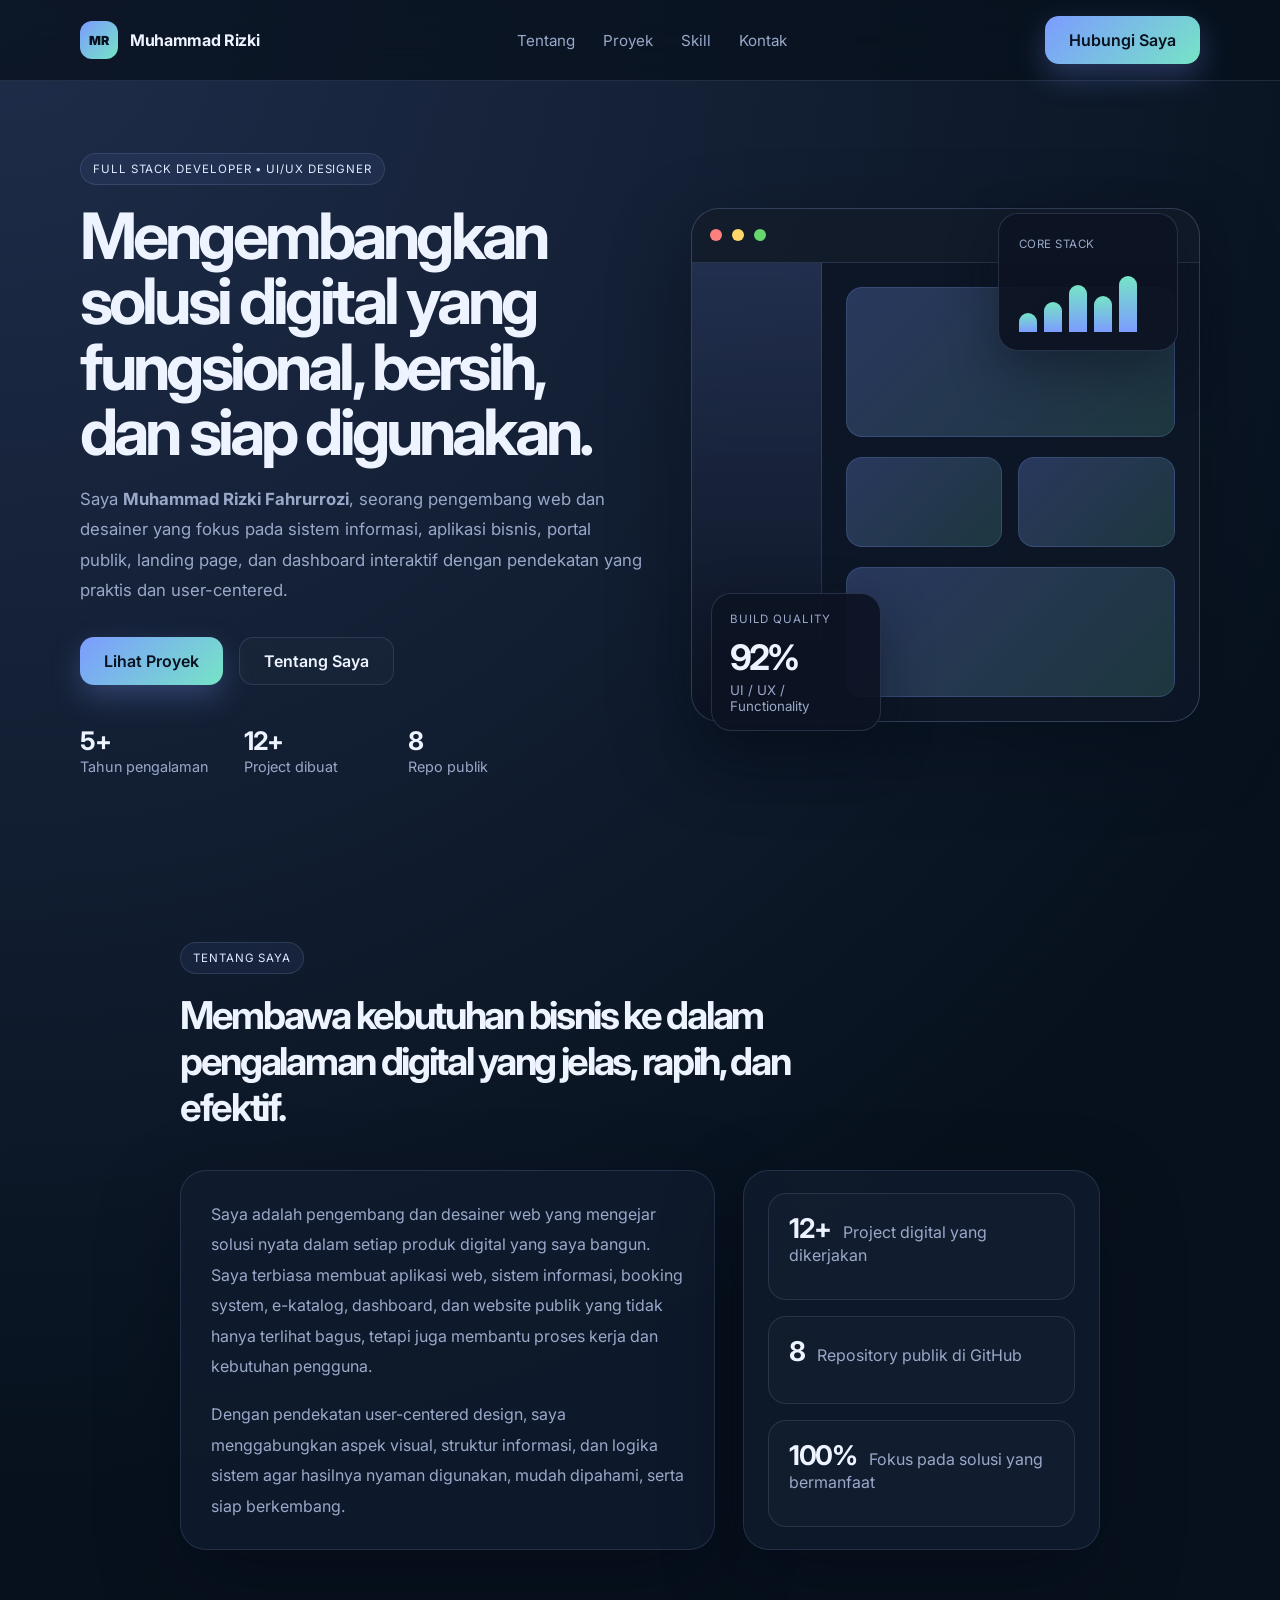
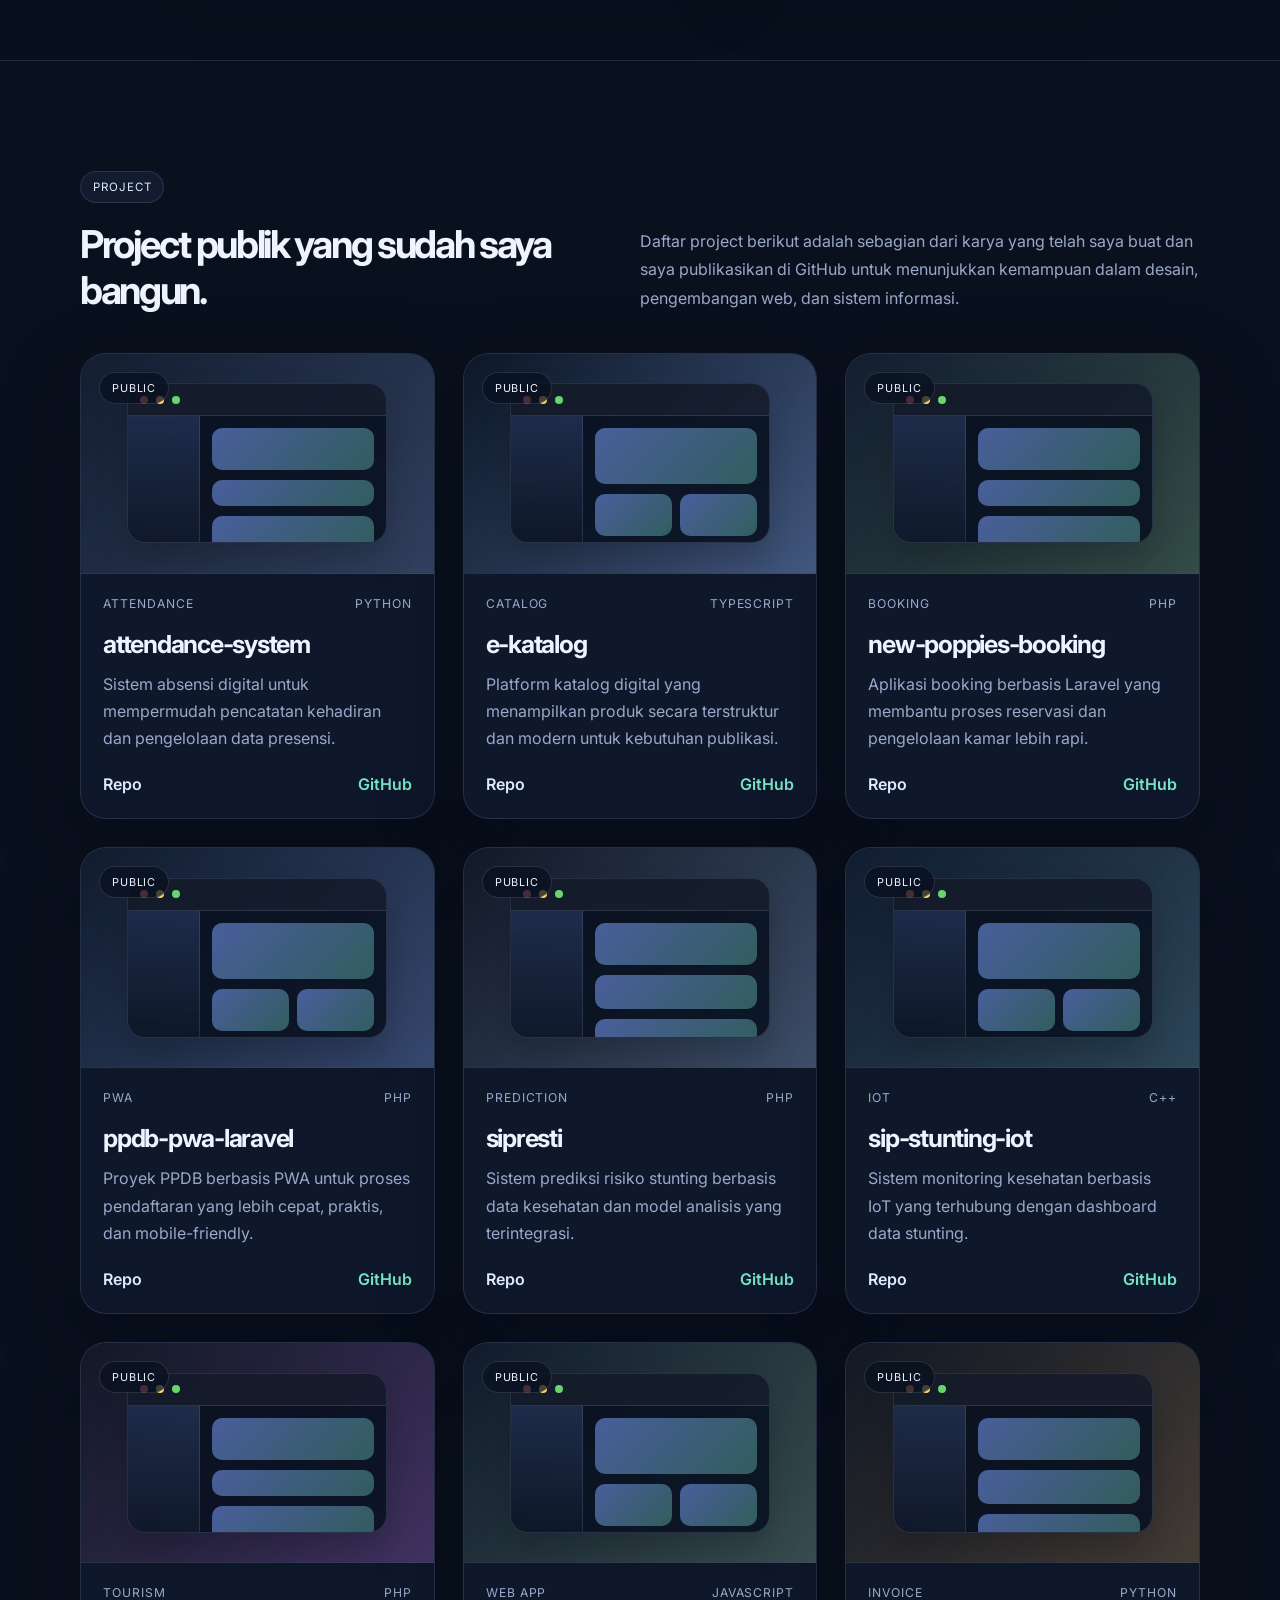
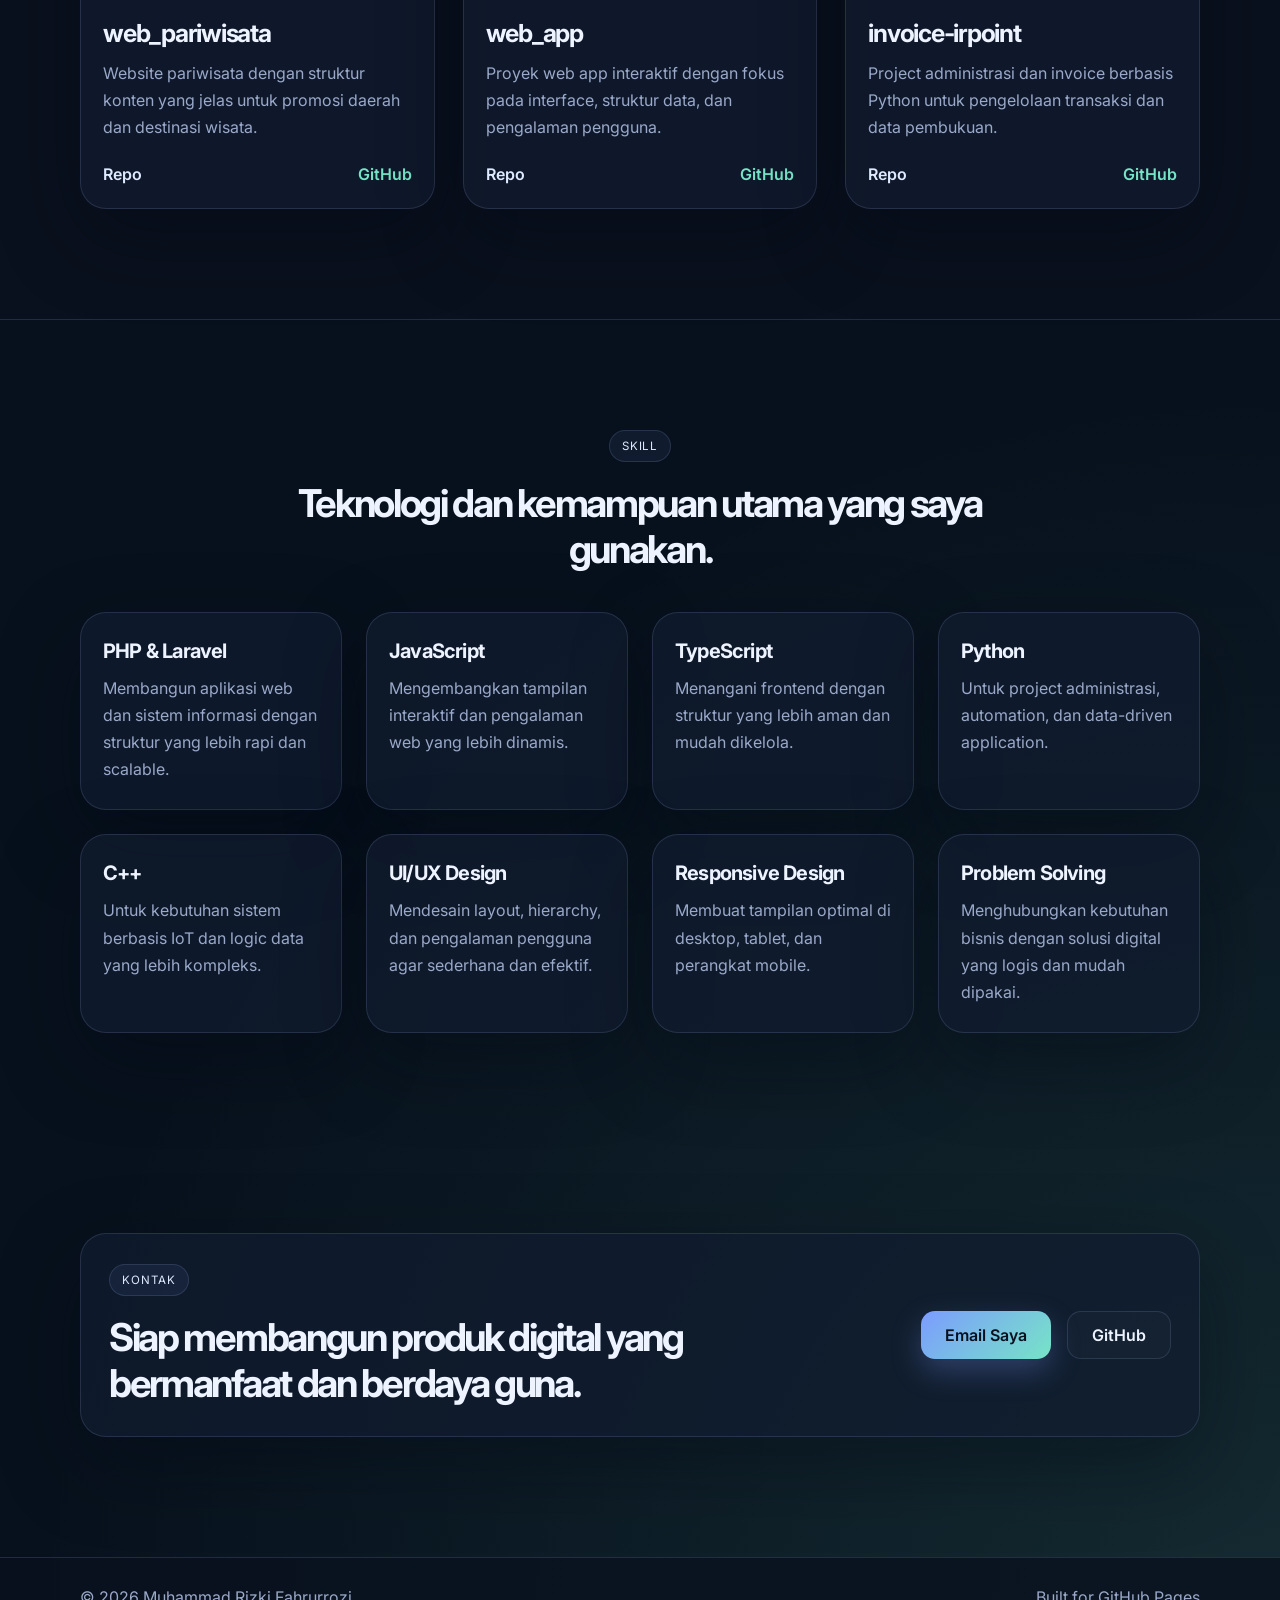
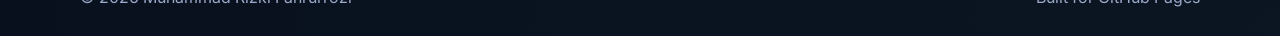
==== commit af51a46d: "Finalize and formalize the portfolio landing page with the user’s actual project repository showcase" ====
--- a/index.html
+++ b/index.html
@@ -5,7 +5,7 @@
     <meta name="viewport" content="width=device-width, initial-scale=1.0" />
     <meta
       name="description"
-      content="Portfolio Muhammad Rizki Fahrurrozi — Full Stack Developer, UI/UX Designer, dan pembuat aplikasi web modern."
+      content="Portfolio Muhammad Rizki Fahrurrozi — Full Stack Developer, UI/UX Designer, dan pengembang aplikasi web modern."
     />
     <title>Muhammad Rizki Fahrurrozi | Portfolio</title>
     <link rel="preconnect" href="https://fonts.googleapis.com" />
@@ -39,12 +39,12 @@
       <section class="hero">
         <div class="container hero-grid">
           <div class="hero-copy">
-            <span class="eyebrow">Full Stack Developer • UI/UX</span>
-            <h1>Mengembangkan produk digital yang fungsional, rapi, dan siap dipakai.</h1>
+            <span class="eyebrow">Full Stack Developer • UI/UX Designer</span>
+            <h1>Mengembangkan solusi digital yang fungsional, bersih, dan siap digunakan.</h1>
             <p>
-              Saya <strong>Muhammad Rizki Fahrurrozi</strong>, seorang developer dan desainer web
-              yang fokus pada sistem digital, aplikasi internal, e-commerce, booking system,
-              dashboard, dan website publik yang responsif serta user-friendly.
+              Saya <strong>Muhammad Rizki Fahrurrozi</strong>, seorang pengembang web dan desainer
+              yang fokus pada sistem informasi, aplikasi bisnis, portal publik, landing page,
+              dan dashboard interaktif dengan pendekatan yang praktis dan user-centered.
             </p>
 
             <div class="hero-actions">
@@ -53,15 +53,15 @@
             </div>
 
             <ul class="quick-stats" aria-label="Quick stats">
-              <li><strong>5+</strong><span>Tahun belajar & build</span></li>
+              <li><strong>5+</strong><span>Tahun pengalaman</span></li>
               <li><strong>12+</strong><span>Project dibuat</span></li>
-              <li><strong>6</strong><span>Stack utama</span></li>
+              <li><strong>8</strong><span>Repo publik</span></li>
             </ul>
           </div>
 
           <div class="hero-visual" aria-label="Portfolio preview card">
             <div class="floating-card card-one">
-              <span class="label label-dark">Project Stack</span>
+              <span class="label">Core Stack</span>
               <div class="mini-chart">
                 <span></span><span></span><span></span><span></span><span></span>
               </div>
@@ -97,35 +97,35 @@
         <div class="container narrow">
           <div class="section-heading">
             <span class="eyebrow">Tentang Saya</span>
-            <h2>Membangun sistem digital dengan pendekatan desain, logika, dan pengalaman pengguna.</h2>
+            <h2>Membawa kebutuhan bisnis ke dalam pengalaman digital yang jelas, rapih, dan efektif.</h2>
           </div>
 
           <div class="about-grid">
             <div class="about-card">
               <p>
-                Saya adalah pengembang web dan desainer yang terbiasa membuat aplikasi berbasis web,
-                dashboard admin, landing page, portal publik, dan sistem informasi dengan fokus pada
-                kebutuhan pengguna dan performa aplikasi.
+                Saya adalah pengembang dan desainer web yang mengejar solusi nyata dalam setiap produk
+                digital yang saya bangun. Saya terbiasa membuat aplikasi web, sistem informasi,
+                booking system, e-katalog, dashboard, dan website publik yang tidak hanya terlihat bagus,
+                tetapi juga membantu proses kerja dan kebutuhan pengguna.
               </p>
               <p>
-                Dalam berbagai proyek yang saya buat, saya menggabungkan desain interface yang rapi,
-                struktur backend yang terorganisir, serta pengalaman pengguna yang jelas agar sistem
-                tidak hanya terlihat bagus tetapi juga benar-benar membantu pekerjaan dan proses bisnis.
+                Dengan pendekatan user-centered design, saya menggabungkan aspek visual, struktur informasi,
+                dan logika sistem agar hasilnya nyaman digunakan, mudah dipahami, serta siap berkembang.
               </p>
             </div>
 
             <div class="about-metrics">
               <div>
                 <strong>12+</strong>
-                <span>Proyek web dan aplikasi</span>
+                <span>Project digital yang dikerjakan</span>
               </div>
               <div>
-                <strong>6</strong>
-                <span>Stack utama yang dikuasai</span>
+                <strong>8</strong>
+                <span>Repository publik di GitHub</span>
               </div>
               <div>
                 <strong>100%</strong>
-                <span>Focus pada solusi nyata</span>
+                <span>Fokus pada solusi yang bermanfaat</span>
               </div>
             </div>
           </div>
@@ -136,17 +136,17 @@
         <div class="container">
           <div class="section-heading split">
             <div>
-              <span class="eyebrow">Proyek</span>
-              <h2>Portofolio project yang saya bangun.</h2>
+              <span class="eyebrow">Project</span>
+              <h2>Project publik yang sudah saya bangun.</h2>
             </div>
             <p>
-              Beberapa project bersifat publik dan dapat dikunjungi dari repository GitHub,
-              sementara project tertentu bersifat private karena kebutuhan klien atau internal.
+              Daftar project berikut adalah sebagian dari karya yang telah saya buat dan saya publikasikan
+              di GitHub untuk menunjukkan kemampuan dalam desain, pengembangan web, dan sistem informasi.
             </p>
           </div>
 
           <div class="project-grid">
-            <article class="project-card public">
+            <article class="project-card">
               <div class="project-preview preview-1">
                 <span class="badge">Public</span>
                 <div class="preview-window">
@@ -163,19 +163,19 @@
               </div>
               <div class="project-body">
                 <div class="meta-row">
-                  <span>Attendance System</span>
+                  <span>Attendance</span>
                   <span>Python</span>
                 </div>
                 <h3>attendance-system</h3>
-                <p>Sistem absensi digital dengan fokus pada dokumentasi kehadiran dan proses administratif.</p>
-                <div class="project-links">
-                  <a href="https://github.com/oyaji078/attendance-system" target="_blank" rel="noreferrer">Preview Repo</a>
-                  <a href="https://github.com/oyaji078/attendance-system" target="_blank" rel="noreferrer">Source</a>
-                </div>
-              </div>
-            </article>
-
-            <article class="project-card public">
+                <p>Sistem absensi digital untuk mempermudah pencatatan kehadiran dan pengelolaan data presensi.</p>
+                <div class="project-links">
+                  <a href="https://github.com/oyaji078/attendance-system" target="_blank" rel="noreferrer">Repo</a>
+                  <a href="https://github.com/oyaji078/attendance-system" target="_blank" rel="noreferrer">GitHub</a>
+                </div>
+              </div>
+            </article>
+
+            <article class="project-card">
               <div class="project-preview preview-2">
                 <span class="badge">Public</span>
                 <div class="preview-window">
@@ -198,15 +198,15 @@
                   <span>TypeScript</span>
                 </div>
                 <h3>e-katalog</h3>
-                <p>Platform katalog digital yang membantu pengguna menampilkan item produk dengan layout modern.</p>
-                <div class="project-links">
-                  <a href="https://github.com/oyaji078/e-katalog" target="_blank" rel="noreferrer">Preview Repo</a>
-                  <a href="https://github.com/oyaji078/e-katalog" target="_blank" rel="noreferrer">Source</a>
-                </div>
-              </div>
-            </article>
-
-            <article class="project-card public">
+                <p>Platform katalog digital yang menampilkan produk secara terstruktur dan modern untuk kebutuhan publikasi.</p>
+                <div class="project-links">
+                  <a href="https://github.com/oyaji078/e-katalog" target="_blank" rel="noreferrer">Repo</a>
+                  <a href="https://github.com/oyaji078/e-katalog" target="_blank" rel="noreferrer">GitHub</a>
+                </div>
+              </div>
+            </article>
+
+            <article class="project-card">
               <div class="project-preview preview-3">
                 <span class="badge">Public</span>
                 <div class="preview-window">
@@ -227,15 +227,15 @@
                   <span>PHP</span>
                 </div>
                 <h3>new-poppies-booking</h3>
-                <p>Sistem booking hotel dan reservasi untuk properti bisnis dengan arus pemesanan yang lebih terstruktur.</p>
-                <div class="project-links">
-                  <a href="https://github.com/oyaji078/new-poppies-booking" target="_blank" rel="noreferrer">Preview Repo</a>
-                  <a href="https://github.com/oyaji078/new-poppies-booking" target="_blank" rel="noreferrer">Source</a>
-                </div>
-              </div>
-            </article>
-
-            <article class="project-card public">
+                <p>Aplikasi booking berbasis Laravel yang membantu proses reservasi dan pengelolaan kamar lebih rapi.</p>
+                <div class="project-links">
+                  <a href="https://github.com/oyaji078/new-poppies-booking" target="_blank" rel="noreferrer">Repo</a>
+                  <a href="https://github.com/oyaji078/new-poppies-booking" target="_blank" rel="noreferrer">GitHub</a>
+                </div>
+              </div>
+            </article>
+
+            <article class="project-card">
               <div class="project-preview preview-4">
                 <span class="badge">Public</span>
                 <div class="preview-window">
@@ -254,19 +254,19 @@
               </div>
               <div class="project-body">
                 <div class="meta-row">
-                  <span>PWA App</span>
+                  <span>PWA</span>
                   <span>PHP</span>
                 </div>
                 <h3>ppdb-pwa-laravel</h3>
-                <p>Proyek PWA PPDB berbasis Laravel untuk proses pendaftaran siswa yang lebih cepat dan mobile-friendly.</p>
-                <div class="project-links">
-                  <a href="https://github.com/oyaji078/ppdb-pwa-laravel" target="_blank" rel="noreferrer">Preview Repo</a>
-                  <a href="https://github.com/oyaji078/ppdb-pwa-laravel" target="_blank" rel="noreferrer">Source</a>
-                </div>
-              </div>
-            </article>
-
-            <article class="project-card public">
+                <p>Proyek PPDB berbasis PWA untuk proses pendaftaran yang lebih cepat, praktis, dan mobile-friendly.</p>
+                <div class="project-links">
+                  <a href="https://github.com/oyaji078/ppdb-pwa-laravel" target="_blank" rel="noreferrer">Repo</a>
+                  <a href="https://github.com/oyaji078/ppdb-pwa-laravel" target="_blank" rel="noreferrer">GitHub</a>
+                </div>
+              </div>
+            </article>
+
+            <article class="project-card">
               <div class="project-preview preview-5">
                 <span class="badge">Public</span>
                 <div class="preview-window">
@@ -283,19 +283,19 @@
               </div>
               <div class="project-body">
                 <div class="meta-row">
-                  <span>Prediction System</span>
+                  <span>Prediction</span>
                   <span>PHP</span>
                 </div>
                 <h3>sipresti</h3>
-                <p>Sistem prediksi risiko stunting balita dengan kombinasi machine learning dan sistem informasi kesehatan.</p>
-                <div class="project-links">
-                  <a href="https://github.com/oyaji078/sipresti" target="_blank" rel="noreferrer">Preview Repo</a>
-                  <a href="https://github.com/oyaji078/sipresti" target="_blank" rel="noreferrer">Source</a>
-                </div>
-              </div>
-            </article>
-
-            <article class="project-card public">
+                <p>Sistem prediksi risiko stunting berbasis data kesehatan dan model analisis yang terintegrasi.</p>
+                <div class="project-links">
+                  <a href="https://github.com/oyaji078/sipresti" target="_blank" rel="noreferrer">Repo</a>
+                  <a href="https://github.com/oyaji078/sipresti" target="_blank" rel="noreferrer">GitHub</a>
+                </div>
+              </div>
+            </article>
+
+            <article class="project-card">
               <div class="project-preview preview-6">
                 <span class="badge">Public</span>
                 <div class="preview-window">
@@ -314,19 +314,19 @@
               </div>
               <div class="project-body">
                 <div class="meta-row">
-                  <span>IoT + App</span>
+                  <span>IoT</span>
                   <span>C++</span>
                 </div>
                 <h3>sip-stunting-iot</h3>
-                <p>Sistem monitoring kesehatan dan pengolahan data stunting berbasis IoT dan dashboard digital.</p>
-                <div class="project-links">
-                  <a href="https://github.com/oyaji078/sip-stunting-iot" target="_blank" rel="noreferrer">Preview Repo</a>
-                  <a href="https://github.com/oyaji078/sip-stunting-iot" target="_blank" rel="noreferrer">Source</a>
-                </div>
-              </div>
-            </article>
-
-            <article class="project-card public">
+                <p>Sistem monitoring kesehatan berbasis IoT yang terhubung dengan dashboard data stunting.</p>
+                <div class="project-links">
+                  <a href="https://github.com/oyaji078/sip-stunting-iot" target="_blank" rel="noreferrer">Repo</a>
+                  <a href="https://github.com/oyaji078/sip-stunting-iot" target="_blank" rel="noreferrer">GitHub</a>
+                </div>
+              </div>
+            </article>
+
+            <article class="project-card">
               <div class="project-preview preview-7">
                 <span class="badge">Public</span>
                 <div class="preview-window">
@@ -347,15 +347,15 @@
                   <span>PHP</span>
                 </div>
                 <h3>web_pariwisata</h3>
-                <p>Website pariwisata dengan struktur konten yang mempermudah promosi destinasi dan wisata.</p>
-                <div class="project-links">
-                  <a href="https://github.com/oyaji078/web_pariwisata" target="_blank" rel="noreferrer">Preview Repo</a>
-                  <a href="https://github.com/oyaji078/web_pariwisata" target="_blank" rel="noreferrer">Source</a>
-                </div>
-              </div>
-            </article>
-
-            <article class="project-card public">
+                <p>Website pariwisata dengan struktur konten yang jelas untuk promosi daerah dan destinasi wisata.</p>
+                <div class="project-links">
+                  <a href="https://github.com/oyaji078/web_pariwisata" target="_blank" rel="noreferrer">Repo</a>
+                  <a href="https://github.com/oyaji078/web_pariwisata" target="_blank" rel="noreferrer">GitHub</a>
+                </div>
+              </div>
+            </article>
+
+            <article class="project-card">
               <div class="project-preview preview-8">
                 <span class="badge">Public</span>
                 <div class="preview-window">
@@ -378,15 +378,15 @@
                   <span>JavaScript</span>
                 </div>
                 <h3>web_app</h3>
-                <p>Proyek web aplikasi yang mencakup pembuatan interface dan fitur interaktif berbasis JavaScript.</p>
-                <div class="project-links">
-                  <a href="https://github.com/oyaji078/web_app" target="_blank" rel="noreferrer">Preview Repo</a>
-                  <a href="https://github.com/oyaji078/web_app" target="_blank" rel="noreferrer">Source</a>
-                </div>
-              </div>
-            </article>
-
-            <article class="project-card public">
+                <p>Proyek web app interaktif dengan fokus pada interface, struktur data, dan pengalaman pengguna.</p>
+                <div class="project-links">
+                  <a href="https://github.com/oyaji078/web_app" target="_blank" rel="noreferrer">Repo</a>
+                  <a href="https://github.com/oyaji078/web_app" target="_blank" rel="noreferrer">GitHub</a>
+                </div>
+              </div>
+            </article>
+
+            <article class="project-card">
               <div class="project-preview preview-9">
                 <span class="badge">Public</span>
                 <div class="preview-window">
@@ -407,10 +407,10 @@
                   <span>Python</span>
                 </div>
                 <h3>invoice-irpoint</h3>
-                <p>Project invoice dan administrasi berbasis Python untuk pengelolaan data tagihan dan pencatatan transaksi.</p>
-                <div class="project-links">
-                  <a href="https://github.com/oyaji078/invoice-irpoint" target="_blank" rel="noreferrer">Preview Repo</a>
-                  <a href="https://github.com/oyaji078/invoice-irpoint" target="_blank" rel="noreferrer">Source</a>
+                <p>Project administrasi dan invoice berbasis Python untuk pengelolaan transaksi dan data pembukuan.</p>
+                <div class="project-links">
+                  <a href="https://github.com/oyaji078/invoice-irpoint" target="_blank" rel="noreferrer">Repo</a>
+                  <a href="https://github.com/oyaji078/invoice-irpoint" target="_blank" rel="noreferrer">GitHub</a>
                 </div>
               </div>
             </article>
@@ -422,41 +422,41 @@
         <div class="container">
           <div class="section-heading center">
             <span class="eyebrow">Skill</span>
-            <h2>Teknologi dan kemampuan yang saya gunakan dalam project-project saya.</h2>
+            <h2>Teknologi dan kemampuan utama yang saya gunakan.</h2>
           </div>
 
           <div class="skill-grid">
             <div class="skill-card">
               <h3>PHP & Laravel</h3>
-              <p>Menggunakan Laravel untuk aplikasi web, booking system, PPDB, sistem informasi, dan portal data.</p>
+              <p>Membangun aplikasi web dan sistem informasi dengan struktur yang lebih rapi dan scalable.</p>
             </div>
             <div class="skill-card">
               <h3>JavaScript</h3>
-              <p>Membuat interface interaktif, dynamic frontend, dan fitur web app yang responsif.</p>
+              <p>Mengembangkan tampilan interaktif dan pengalaman web yang lebih dinamis.</p>
             </div>
             <div class="skill-card">
               <h3>TypeScript</h3>
-              <p>Mengembangkan aplikasi katalog, dashboard, dan frontend yang lebih terstruktur dan scalable.</p>
+              <p>Menangani frontend dengan struktur yang lebih aman dan mudah dikelola.</p>
             </div>
             <div class="skill-card">
               <h3>Python</h3>
-              <p>Project yang berhubungan dengan data, administrasi, automasi, dan sistem absensi/invoice.</p>
+              <p>Untuk project administrasi, automation, dan data-driven application.</p>
             </div>
             <div class="skill-card">
               <h3>C++</h3>
-              <p>Untuk proyek berbasis IoT, sensor, dan sistem monitoring yang membutuhkan logika hardware.</p>
+              <p>Untuk kebutuhan sistem berbasis IoT dan logic data yang lebih kompleks.</p>
             </div>
             <div class="skill-card">
               <h3>UI/UX Design</h3>
-              <p>Mendesain layout, wireframe, struktur konten, dan pengalaman pengguna yang ramah dan modern.</p>
-            </div>
-            <div class="skill-card">
-              <h3>Responsive Web</h3>
-              <p>Merancang website yang tampil optimal di desktop, tablet, dan ponsel.</p>
-            </div>
-            <div class="skill-card">
-              <h3>System Thinking</h3>
-              <p>Menghubungkan kebutuhan bisnis dengan fitur, data, dan alur kerja yang efektif.</p>
+              <p>Mendesain layout, hierarchy, dan pengalaman pengguna agar sederhana dan efektif.</p>
+            </div>
+            <div class="skill-card">
+              <h3>Responsive Design</h3>
+              <p>Membuat tampilan optimal di desktop, tablet, dan perangkat mobile.</p>
+            </div>
+            <div class="skill-card">
+              <h3>Problem Solving</h3>
+              <p>Menghubungkan kebutuhan bisnis dengan solusi digital yang logis dan mudah dipakai.</p>
             </div>
           </div>
         </div>
@@ -466,7 +466,7 @@
         <div class="container contact-box">
           <div>
             <span class="eyebrow">Kontak</span>
-            <h2>Siap bekerja sama untuk membangun produk digital atau web yang bermanfaat.</h2>
+            <h2>Siap membangun produk digital yang bermanfaat dan berdaya guna.</h2>
           </div>
           <div class="contact-actions">
             <a class="btn btn-primary" href="mailto:rizki.fahrurrozi@gmail.com">Email Saya</a>
@@ -486,47 +486,3 @@
     <script src="script.js"></script>
   </body>
 </html>
-
-
-
-
-
-
-
-
-
-
-
-
-
-
-
-
-
-
-
-
-
-
-
-
-
-
-
-
-
-
-
-
-
-
-
-
-
-
-
-
-
-
-
-
--- a/styles.css
+++ b/styles.css
@@ -5,17 +5,17 @@
 }
 
 :root {
-  --bg: #09111f;
-  --bg-soft: #111c30;
-  --panel: rgba(17, 28, 48, 0.8);
-  --panel-strong: #16233d;
+  --bg: #07111d;
+  --bg-soft: #0d1b2a;
+  --panel: rgba(17, 28, 48, 0.82);
+  --panel-strong: #13233d;
   --text: #edf3ff;
   --muted: #9aa8c9;
   --primary: #7c9cff;
   --primary-strong: #5a7dff;
   --accent: #76e4c6;
-  --line: rgba(143, 161, 210, 0.2);
-  --shadow: 0 20px 80px rgba(18, 29, 53, 0.45);
+  --line: rgba(143, 161, 210, 0.18);
+  --shadow: 0 28px 80px rgba(3, 9, 19, 0.38);
 }
 
 html {
@@ -25,7 +25,7 @@
 body {
   font-family: "Inter", sans-serif;
   background:
-    radial-gradient(circle at top left, rgba(124, 156, 255, 0.18), transparent 30%),
+    radial-gradient(circle at top left, rgba(124, 156, 255, 0.2), transparent 30%),
     radial-gradient(circle at bottom right, rgba(118, 228, 198, 0.12), transparent 25%),
     var(--bg);
   color: var(--text);
@@ -55,7 +55,7 @@
 }
 
 .alt-bg {
-  background: rgba(11, 19, 32, 0.5);
+  background: rgba(12, 18, 30, 0.7);
   border-top: 1px solid var(--line);
   border-bottom: 1px solid var(--line);
 }
@@ -65,7 +65,7 @@
   top: 0;
   z-index: 50;
   backdrop-filter: blur(18px);
-  background: rgba(9, 17, 31, 0.7);
+  background: rgba(7, 17, 29, 0.75);
   border-bottom: 1px solid var(--line);
 }
 
@@ -74,7 +74,7 @@
   align-items: center;
   justify-content: space-between;
   min-height: 80px;
-  gap: 20px;
+  gap: 24px;
 }
 
 .brand {
@@ -93,7 +93,7 @@
   border-radius: 12px;
   background: linear-gradient(135deg, var(--primary), var(--accent));
   color: #08111e;
-  font-size: 0.8rem;
+  font-size: 0.78rem;
   font-weight: 900;
 }
 
@@ -133,7 +133,7 @@
 .btn-primary {
   background: linear-gradient(135deg, var(--primary), var(--accent));
   color: #09111f;
-  box-shadow: 0 12px 30px rgba(124, 156, 255, 0.35);
+  box-shadow: 0 12px 30px rgba(124, 156, 255, 0.28);
 }
 
 .btn-secondary {
@@ -143,7 +143,7 @@
 }
 
 .hero {
-  padding-top: 64px;
+  padding-top: 72px;
   padding-bottom: 56px;
 }
 
@@ -162,13 +162,13 @@
   border-radius: 999px;
   background: rgba(124, 156, 255, 0.08);
   color: #dfe9ff;
-  font-size: 0.75rem;
+  font-size: 0.72rem;
   letter-spacing: 0.08em;
   text-transform: uppercase;
 }
 
 .hero-copy h1 {
-  font-size: clamp(2.5rem, 5vw, 5rem);
+  font-size: clamp(2.6rem, 5vw, 5rem);
   line-height: 1.02;
   letter-spacing: -0.06em;
   max-width: 620px;
@@ -194,16 +194,16 @@
   flex-wrap: wrap;
   gap: 24px;
   list-style: none;
-  margin-top: 38px;
+  margin-top: 40px;
 }
 
 .quick-stats li {
-  min-width: 120px;
+  min-width: 140px;
 }
 
 .quick-stats strong {
   display: block;
-  font-size: clamp(1.6rem, 2vw, 2.3rem);
+  font-size: clamp(1.6rem, 2vw, 2.4rem);
   letter-spacing: -0.05em;
 }
 
@@ -274,23 +274,14 @@
   border: 1px solid rgba(124, 156, 255, 0.2);
 }
 
-.content-block.big {
-  height: 150px;
-}
-
+.content-block.big { height: 150px; }
 .content-row {
   display: grid;
   grid-template-columns: repeat(2, 1fr);
   gap: 16px;
 }
-
-.content-block.small {
-  height: 90px;
-}
-
-.content-block.medium {
-  height: 130px;
-}
+.content-block.small { height: 90px; }
+.content-block.medium { height: 130px; }
 
 .floating-card {
   position: absolute;
@@ -320,10 +311,6 @@
   letter-spacing: 0.04em;
   text-transform: uppercase;
   color: var(--muted);
-}
-
-.label-dark {
-  color: var(--text);
 }
 
 .mini-chart {
@@ -533,7 +520,6 @@
 .block.b { height: 26px; }
 .block.c { height: 34px; }
 .block.d { height: 26px; }
-
 .block.long { height: 56px; }
 
 .inline-row {
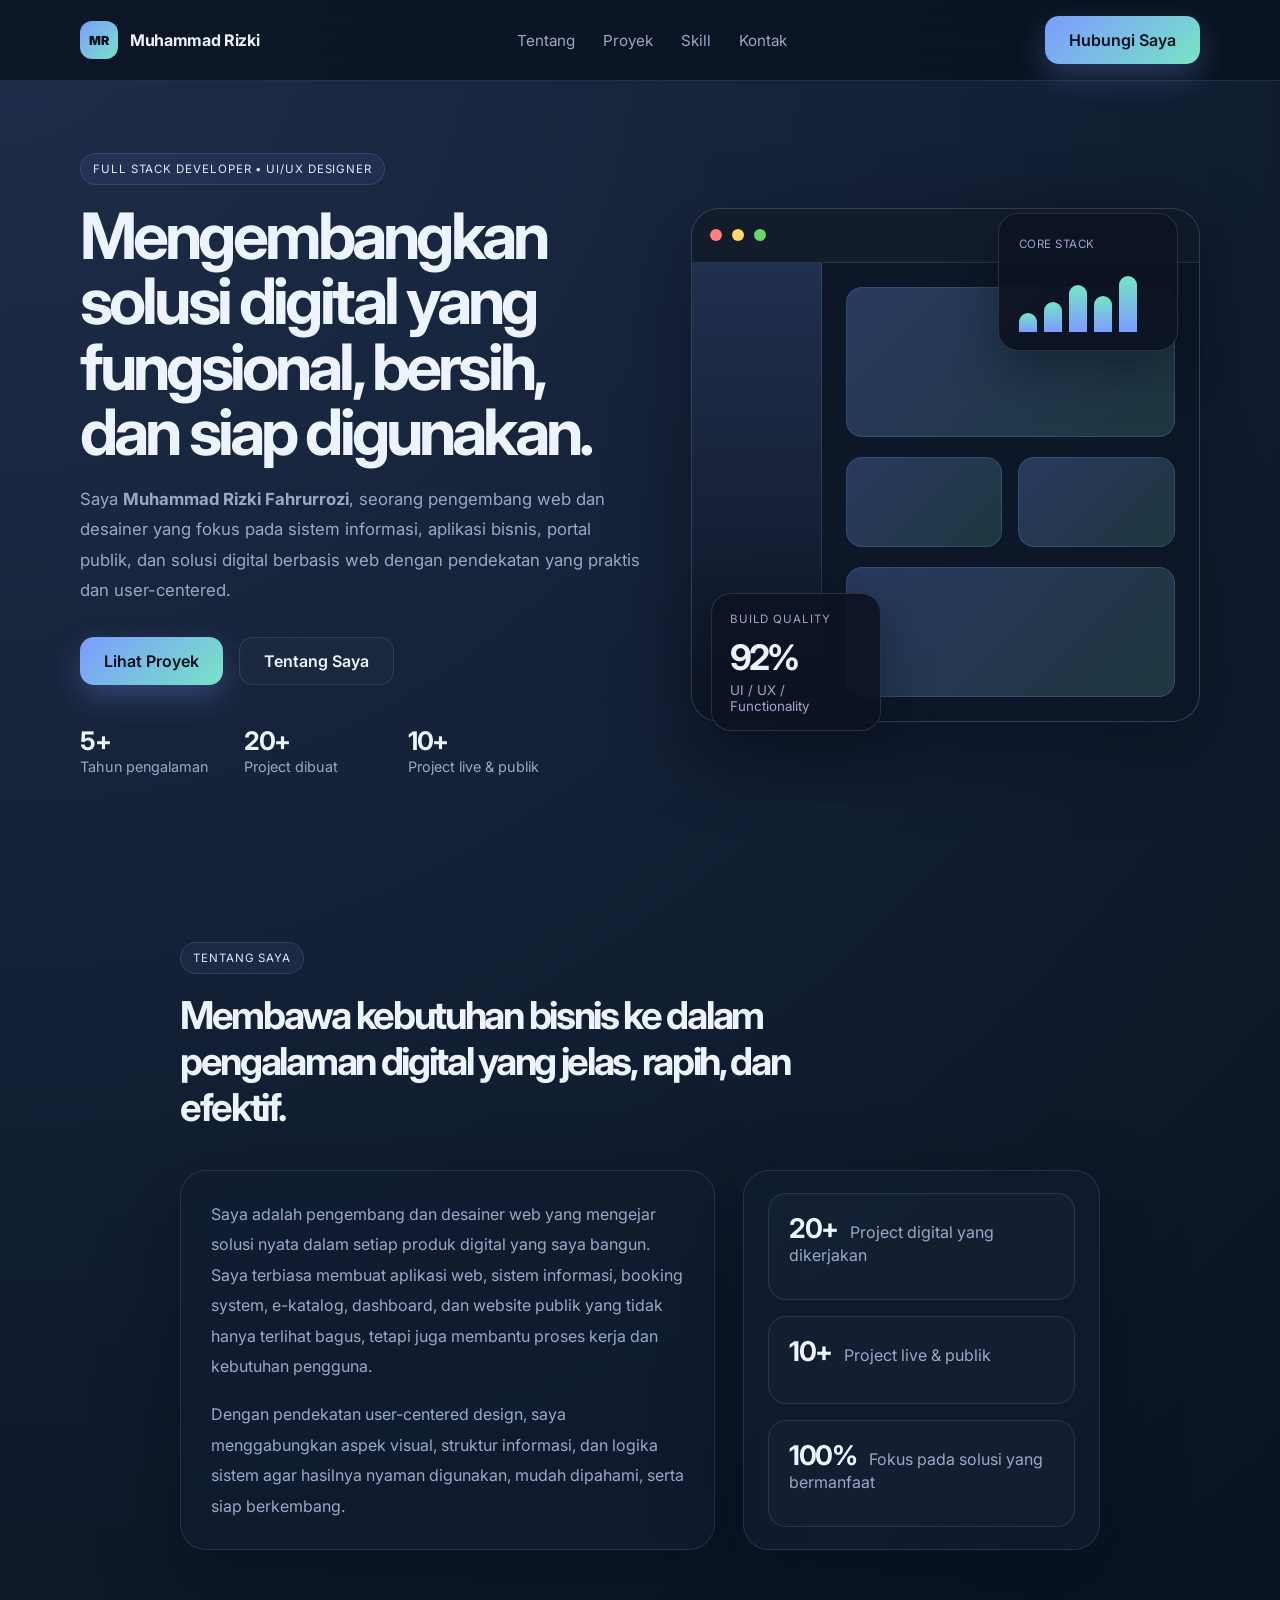
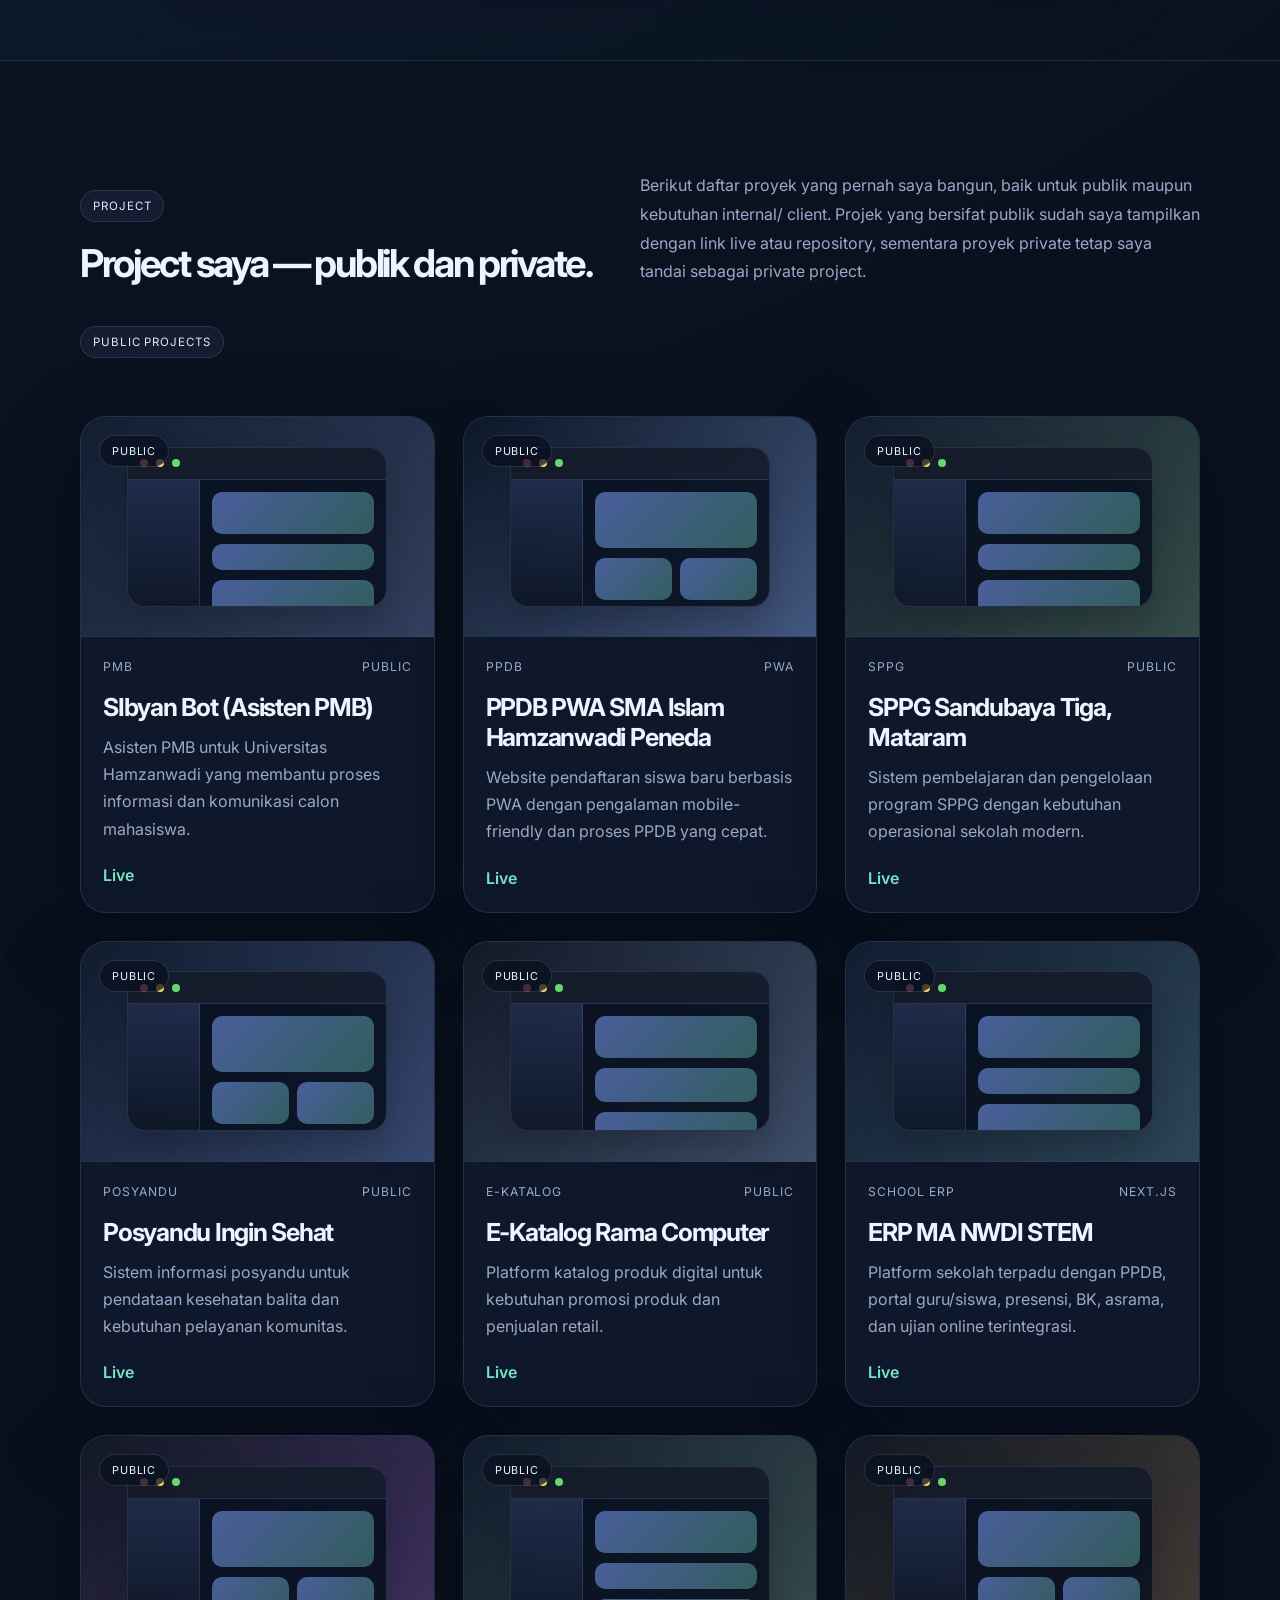
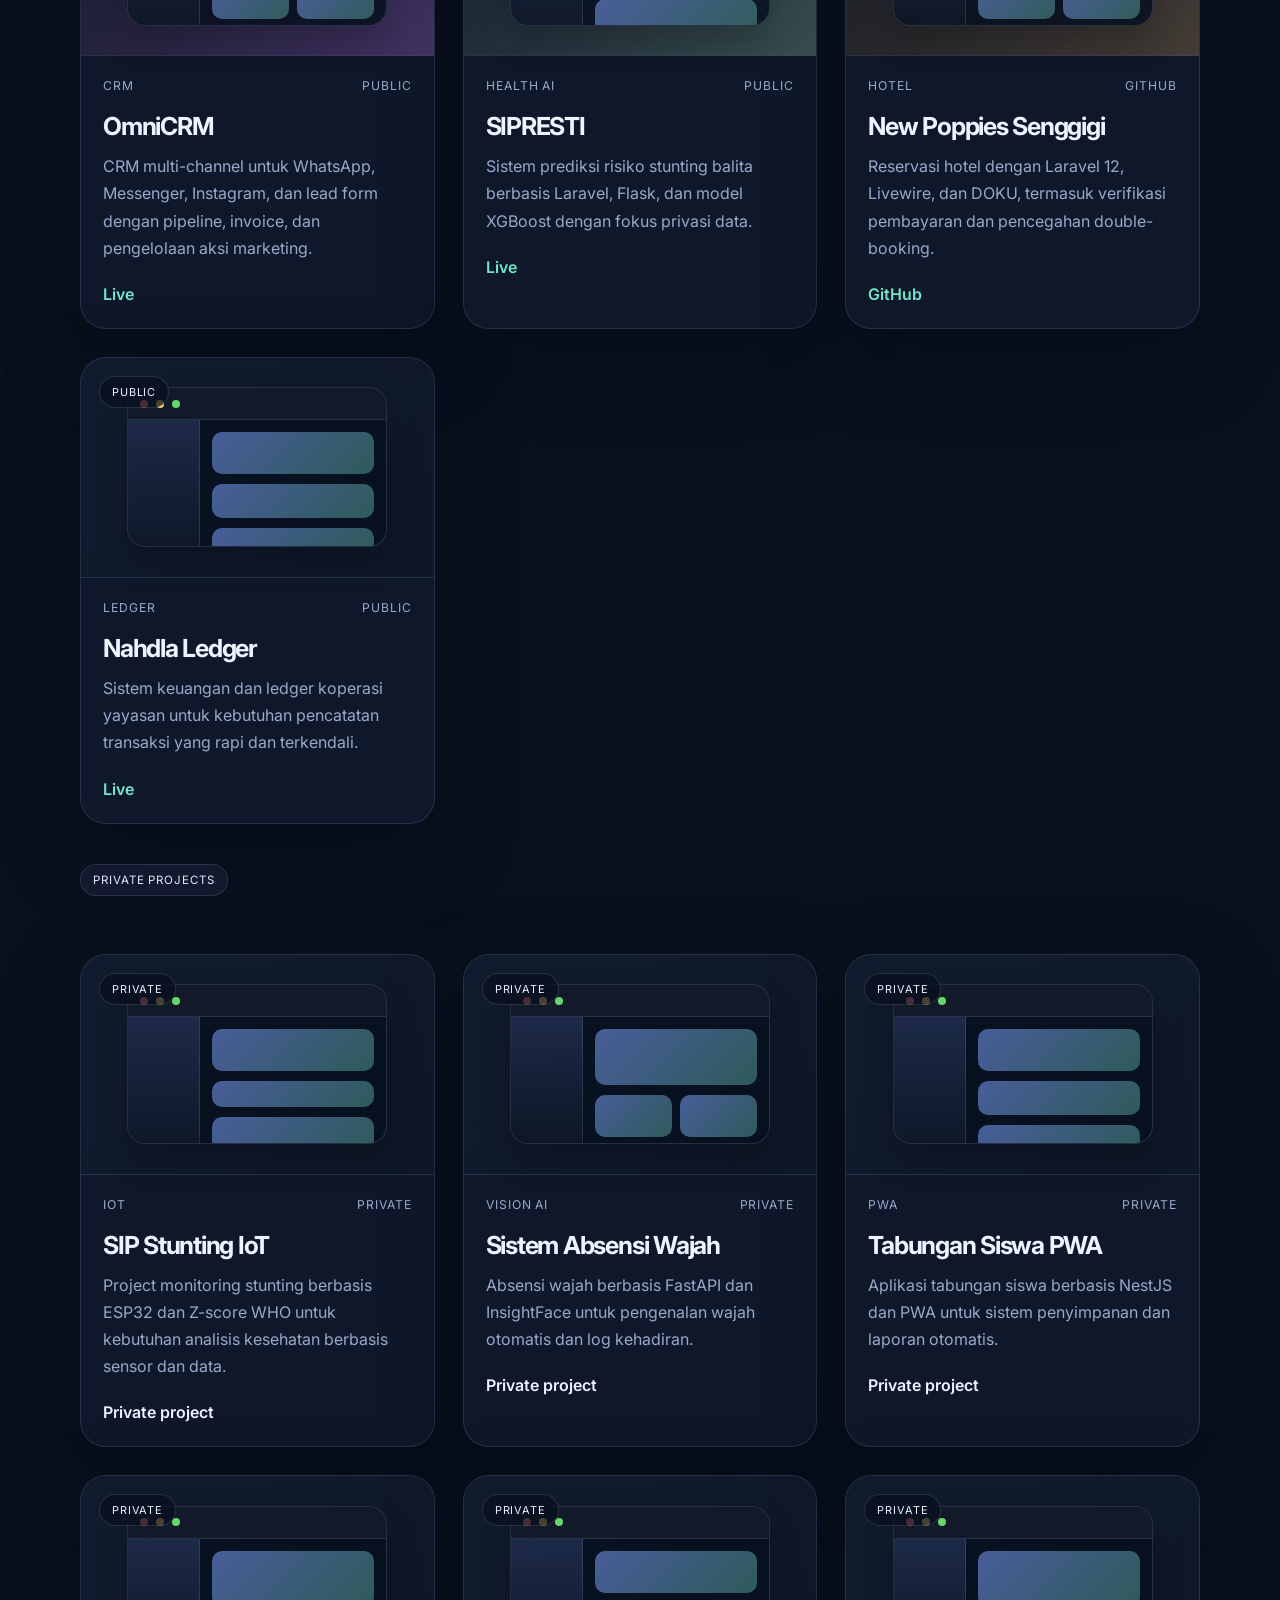
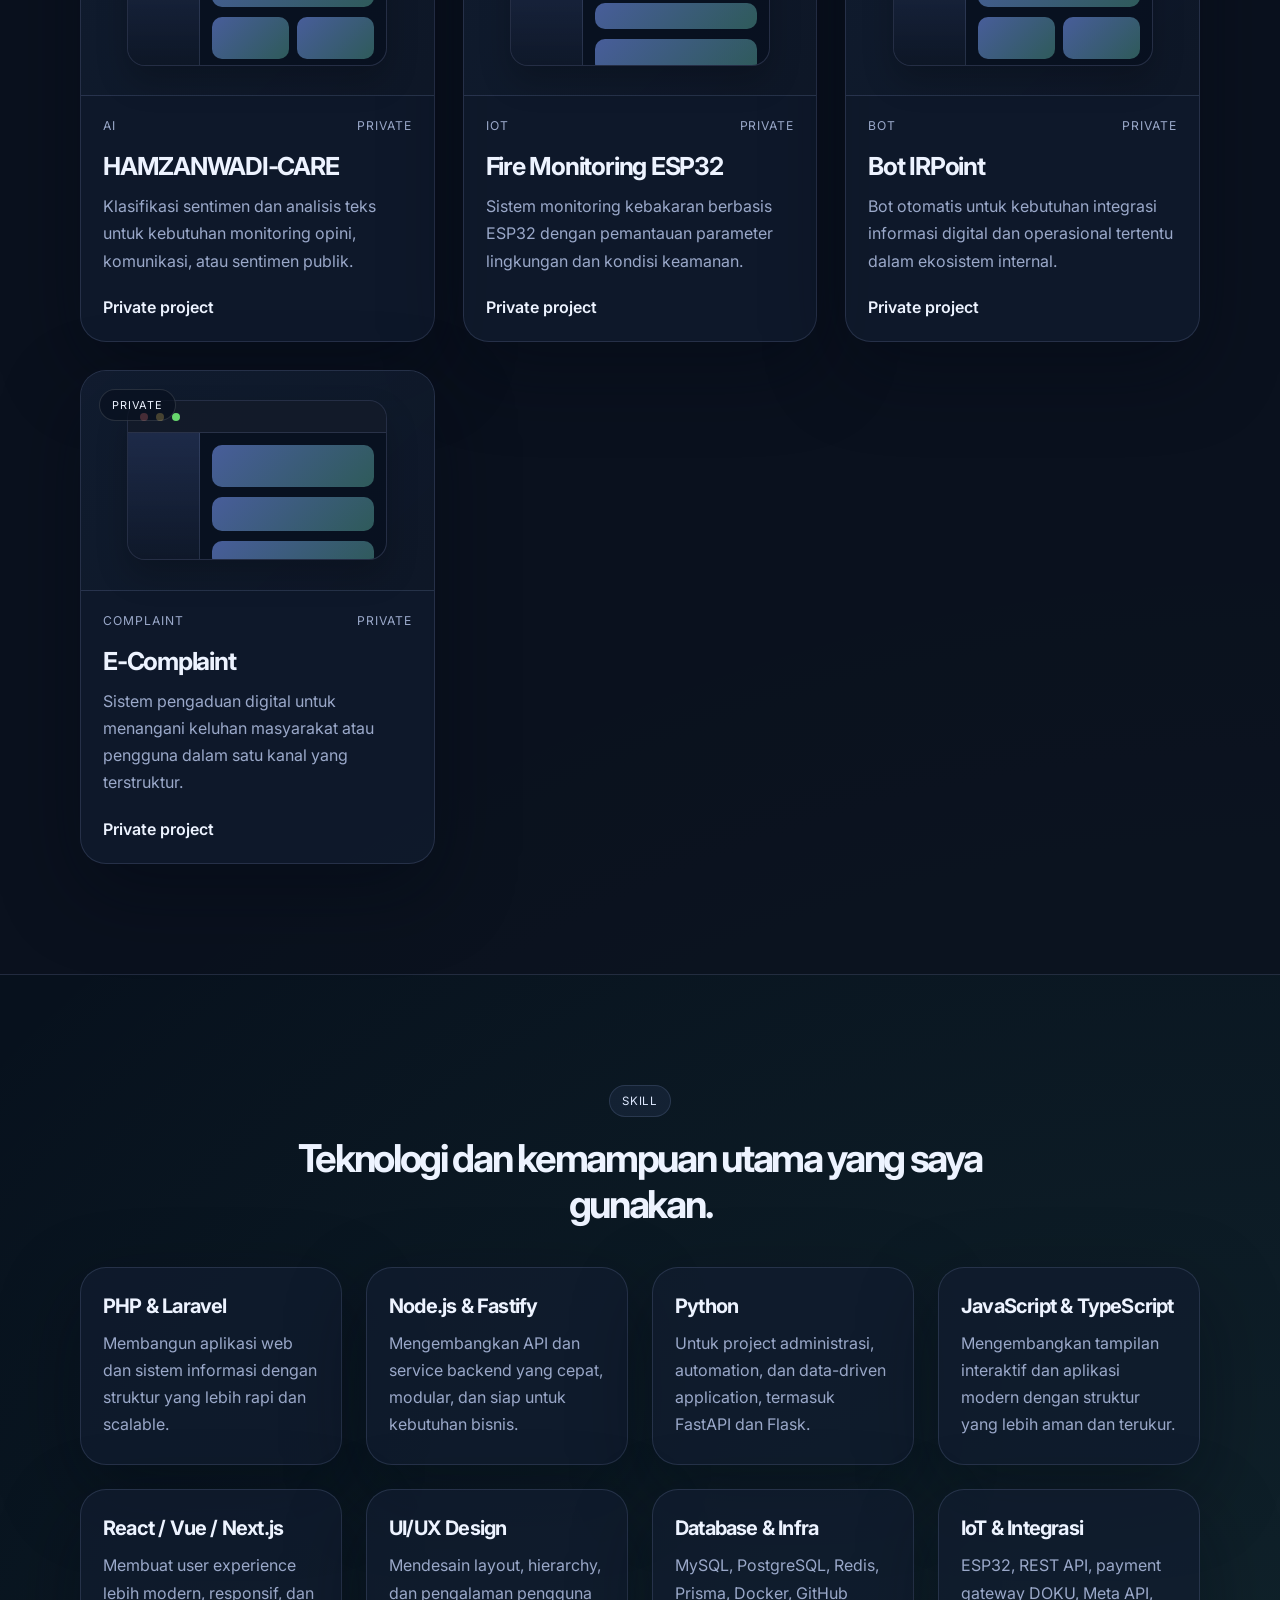
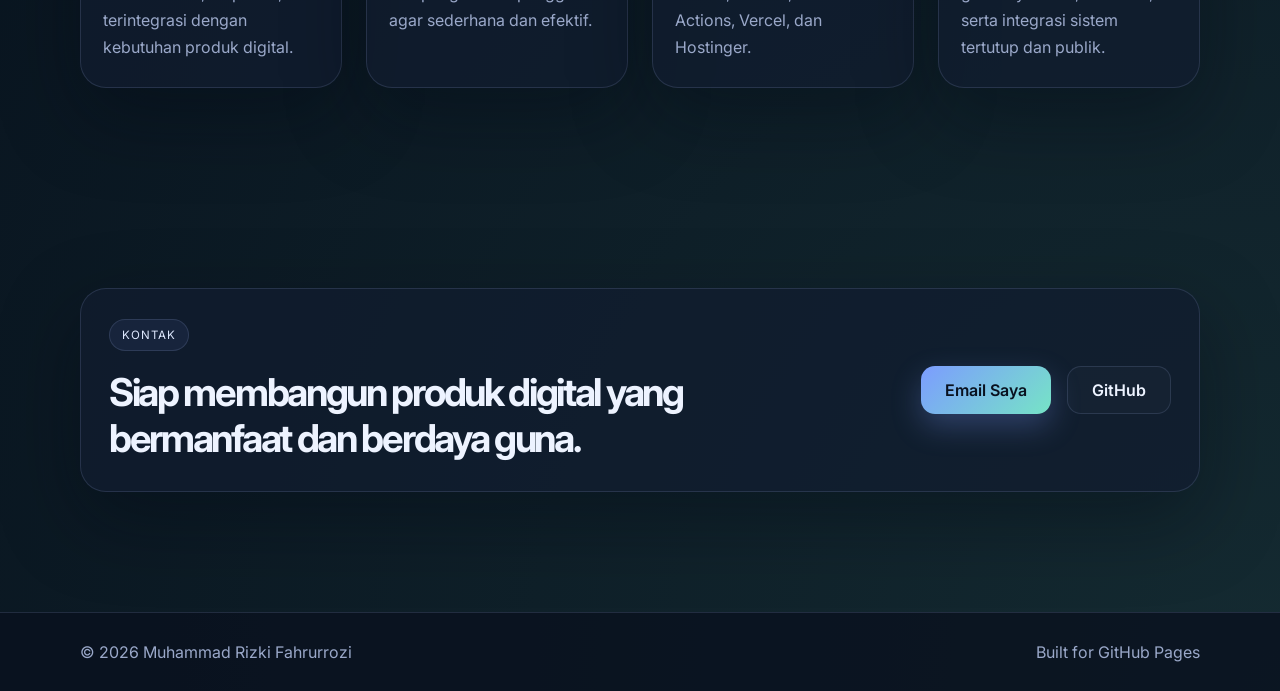
==== commit b067bf0a: "Update portfolio project list to include all public and private projects with status labels" ====
--- a/index.html
+++ b/index.html
@@ -43,8 +43,8 @@
             <h1>Mengembangkan solusi digital yang fungsional, bersih, dan siap digunakan.</h1>
             <p>
               Saya <strong>Muhammad Rizki Fahrurrozi</strong>, seorang pengembang web dan desainer
-              yang fokus pada sistem informasi, aplikasi bisnis, portal publik, landing page,
-              dan dashboard interaktif dengan pendekatan yang praktis dan user-centered.
+              yang fokus pada sistem informasi, aplikasi bisnis, portal publik,
+              dan solusi digital berbasis web dengan pendekatan yang praktis dan user-centered.
             </p>
 
             <div class="hero-actions">
@@ -54,8 +54,8 @@
 
             <ul class="quick-stats" aria-label="Quick stats">
               <li><strong>5+</strong><span>Tahun pengalaman</span></li>
-              <li><strong>12+</strong><span>Project dibuat</span></li>
-              <li><strong>8</strong><span>Repo publik</span></li>
+              <li><strong>20+</strong><span>Project dibuat</span></li>
+              <li><strong>10+</strong><span>Project live & publik</span></li>
             </ul>
           </div>
 
@@ -116,12 +116,12 @@
 
             <div class="about-metrics">
               <div>
-                <strong>12+</strong>
+                <strong>20+</strong>
                 <span>Project digital yang dikerjakan</span>
               </div>
               <div>
-                <strong>8</strong>
-                <span>Repository publik di GitHub</span>
+                <strong>10+</strong>
+                <span>Project live & publik</span>
               </div>
               <div>
                 <strong>100%</strong>
@@ -137,14 +137,19 @@
           <div class="section-heading split">
             <div>
               <span class="eyebrow">Project</span>
-              <h2>Project publik yang sudah saya bangun.</h2>
+              <h2>Project saya — publik dan private.</h2>
             </div>
             <p>
-              Daftar project berikut adalah sebagian dari karya yang telah saya buat dan saya publikasikan
-              di GitHub untuk menunjukkan kemampuan dalam desain, pengembangan web, dan sistem informasi.
+              Berikut daftar proyek yang pernah saya bangun, baik untuk publik maupun kebutuhan internal/
+              client. Projek yang bersifat publik sudah saya tampilkan dengan link live atau repository,
+              sementara proyek private tetap saya tandai sebagai private project.
             </p>
           </div>
 
+          <div class="section-heading">
+            <span class="eyebrow">Public Projects</span>
+          </div>
+
           <div class="project-grid">
             <article class="project-card">
               <div class="project-preview preview-1">
@@ -163,14 +168,13 @@
               </div>
               <div class="project-body">
                 <div class="meta-row">
-                  <span>Attendance</span>
-                  <span>Python</span>
-                </div>
-                <h3>attendance-system</h3>
-                <p>Sistem absensi digital untuk mempermudah pencatatan kehadiran dan pengelolaan data presensi.</p>
-                <div class="project-links">
-                  <a href="https://github.com/oyaji078/attendance-system" target="_blank" rel="noreferrer">Repo</a>
-                  <a href="https://github.com/oyaji078/attendance-system" target="_blank" rel="noreferrer">GitHub</a>
+                  <span>PMB</span>
+                  <span>Public</span>
+                </div>
+                <h3>SIbyan Bot (Asisten PMB)</h3>
+                <p>Asisten PMB untuk Universitas Hamzanwadi yang membantu proses informasi dan komunikasi calon mahasiswa.</p>
+                <div class="project-links">
+                  <a href="https://pmb.oypoint.online" target="_blank" rel="noreferrer">Live</a>
                 </div>
               </div>
             </article>
@@ -194,14 +198,13 @@
               </div>
               <div class="project-body">
                 <div class="meta-row">
-                  <span>Catalog</span>
-                  <span>TypeScript</span>
-                </div>
-                <h3>e-katalog</h3>
-                <p>Platform katalog digital yang menampilkan produk secara terstruktur dan modern untuk kebutuhan publikasi.</p>
-                <div class="project-links">
-                  <a href="https://github.com/oyaji078/e-katalog" target="_blank" rel="noreferrer">Repo</a>
-                  <a href="https://github.com/oyaji078/e-katalog" target="_blank" rel="noreferrer">GitHub</a>
+                  <span>PPDB</span>
+                  <span>PWA</span>
+                </div>
+                <h3>PPDB PWA SMA Islam Hamzanwadi Peneda</h3>
+                <p>Website pendaftaran siswa baru berbasis PWA dengan pengalaman mobile-friendly dan proses PPDB yang cepat.</p>
+                <div class="project-links">
+                  <a href="https://ppdb-pwa-laravel.vercel.app" target="_blank" rel="noreferrer">Live</a>
                 </div>
               </div>
             </article>
@@ -223,14 +226,13 @@
               </div>
               <div class="project-body">
                 <div class="meta-row">
-                  <span>Booking</span>
-                  <span>PHP</span>
-                </div>
-                <h3>new-poppies-booking</h3>
-                <p>Aplikasi booking berbasis Laravel yang membantu proses reservasi dan pengelolaan kamar lebih rapi.</p>
-                <div class="project-links">
-                  <a href="https://github.com/oyaji078/new-poppies-booking" target="_blank" rel="noreferrer">Repo</a>
-                  <a href="https://github.com/oyaji078/new-poppies-booking" target="_blank" rel="noreferrer">GitHub</a>
+                  <span>SPPG</span>
+                  <span>Public</span>
+                </div>
+                <h3>SPPG Sandubaya Tiga, Mataram</h3>
+                <p>Sistem pembelajaran dan pengelolaan program SPPG dengan kebutuhan operasional sekolah modern.</p>
+                <div class="project-links">
+                  <a href="https://mbgsppg.oypoint.online" target="_blank" rel="noreferrer">Live</a>
                 </div>
               </div>
             </article>
@@ -254,14 +256,13 @@
               </div>
               <div class="project-body">
                 <div class="meta-row">
-                  <span>PWA</span>
-                  <span>PHP</span>
-                </div>
-                <h3>ppdb-pwa-laravel</h3>
-                <p>Proyek PPDB berbasis PWA untuk proses pendaftaran yang lebih cepat, praktis, dan mobile-friendly.</p>
-                <div class="project-links">
-                  <a href="https://github.com/oyaji078/ppdb-pwa-laravel" target="_blank" rel="noreferrer">Repo</a>
-                  <a href="https://github.com/oyaji078/ppdb-pwa-laravel" target="_blank" rel="noreferrer">GitHub</a>
+                  <span>Posyandu</span>
+                  <span>Public</span>
+                </div>
+                <h3>Posyandu Ingin Sehat</h3>
+                <p>Sistem informasi posyandu untuk pendataan kesehatan balita dan kebutuhan pelayanan komunitas.</p>
+                <div class="project-links">
+                  <a href="https://posyandu.oypoint.online" target="_blank" rel="noreferrer">Live</a>
                 </div>
               </div>
             </article>
@@ -283,20 +284,47 @@
               </div>
               <div class="project-body">
                 <div class="meta-row">
-                  <span>Prediction</span>
-                  <span>PHP</span>
-                </div>
-                <h3>sipresti</h3>
-                <p>Sistem prediksi risiko stunting berbasis data kesehatan dan model analisis yang terintegrasi.</p>
-                <div class="project-links">
-                  <a href="https://github.com/oyaji078/sipresti" target="_blank" rel="noreferrer">Repo</a>
-                  <a href="https://github.com/oyaji078/sipresti" target="_blank" rel="noreferrer">GitHub</a>
+                  <span>E-Katalog</span>
+                  <span>Public</span>
+                </div>
+                <h3>E-Katalog Rama Computer</h3>
+                <p>Platform katalog produk digital untuk kebutuhan promosi produk dan penjualan retail.</p>
+                <div class="project-links">
+                  <a href="https://ramacomputer.id" target="_blank" rel="noreferrer">Live</a>
                 </div>
               </div>
             </article>
 
             <article class="project-card">
               <div class="project-preview preview-6">
+                <span class="badge">Public</span>
+                <div class="preview-window">
+                  <div class="preview-header"><span></span><span></span><span></span></div>
+                  <div class="preview-body">
+                    <aside></aside>
+                    <main>
+                      <div class="block a"></div>
+                      <div class="block b"></div>
+                      <div class="block c"></div>
+                    </main>
+                  </div>
+                </div>
+              </div>
+              <div class="project-body">
+                <div class="meta-row">
+                  <span>School ERP</span>
+                  <span>Next.js</span>
+                </div>
+                <h3>ERP MA NWDI STEM</h3>
+                <p>Platform sekolah terpadu dengan PPDB, portal guru/siswa, presensi, BK, asrama, dan ujian online terintegrasi.</p>
+                <div class="project-links">
+                  <a href="https://mastemhamzanwadi.com" target="_blank" rel="noreferrer">Live</a>
+                </div>
+              </div>
+            </article>
+
+            <article class="project-card">
+              <div class="project-preview preview-7">
                 <span class="badge">Public</span>
                 <div class="preview-window">
                   <div class="preview-header"><span></span><span></span><span></span></div>
@@ -314,49 +342,47 @@
               </div>
               <div class="project-body">
                 <div class="meta-row">
-                  <span>IoT</span>
-                  <span>C++</span>
-                </div>
-                <h3>sip-stunting-iot</h3>
-                <p>Sistem monitoring kesehatan berbasis IoT yang terhubung dengan dashboard data stunting.</p>
-                <div class="project-links">
-                  <a href="https://github.com/oyaji078/sip-stunting-iot" target="_blank" rel="noreferrer">Repo</a>
-                  <a href="https://github.com/oyaji078/sip-stunting-iot" target="_blank" rel="noreferrer">GitHub</a>
-                </div>
-              </div>
-            </article>
-
-            <article class="project-card">
-              <div class="project-preview preview-7">
-                <span class="badge">Public</span>
-                <div class="preview-window">
-                  <div class="preview-header"><span></span><span></span><span></span></div>
-                  <div class="preview-body">
-                    <aside></aside>
-                    <main>
-                      <div class="block a"></div>
-                      <div class="block b"></div>
-                      <div class="block c"></div>
-                    </main>
-                  </div>
-                </div>
-              </div>
-              <div class="project-body">
-                <div class="meta-row">
-                  <span>Tourism</span>
-                  <span>PHP</span>
-                </div>
-                <h3>web_pariwisata</h3>
-                <p>Website pariwisata dengan struktur konten yang jelas untuk promosi daerah dan destinasi wisata.</p>
-                <div class="project-links">
-                  <a href="https://github.com/oyaji078/web_pariwisata" target="_blank" rel="noreferrer">Repo</a>
-                  <a href="https://github.com/oyaji078/web_pariwisata" target="_blank" rel="noreferrer">GitHub</a>
+                  <span>CRM</span>
+                  <span>Public</span>
+                </div>
+                <h3>OmniCRM</h3>
+                <p>CRM multi-channel untuk WhatsApp, Messenger, Instagram, dan lead form dengan pipeline, invoice, dan pengelolaan aksi marketing.</p>
+                <div class="project-links">
+                  <a href="https://crm.oypoint.online" target="_blank" rel="noreferrer">Live</a>
                 </div>
               </div>
             </article>
 
             <article class="project-card">
               <div class="project-preview preview-8">
+                <span class="badge">Public</span>
+                <div class="preview-window">
+                  <div class="preview-header"><span></span><span></span><span></span></div>
+                  <div class="preview-body">
+                    <aside></aside>
+                    <main>
+                      <div class="block a"></div>
+                      <div class="block b"></div>
+                      <div class="block c"></div>
+                    </main>
+                  </div>
+                </div>
+              </div>
+              <div class="project-body">
+                <div class="meta-row">
+                  <span>Health AI</span>
+                  <span>Public</span>
+                </div>
+                <h3>SIPRESTI</h3>
+                <p>Sistem prediksi risiko stunting balita berbasis Laravel, Flask, dan model XGBoost dengan fokus privasi data.</p>
+                <div class="project-links">
+                  <a href="https://oypoint.online" target="_blank" rel="noreferrer">Live</a>
+                </div>
+              </div>
+            </article>
+
+            <article class="project-card">
+              <div class="project-preview preview-9">
                 <span class="badge">Public</span>
                 <div class="preview-window">
                   <div class="preview-header"><span></span><span></span><span></span></div>
@@ -374,43 +400,249 @@
               </div>
               <div class="project-body">
                 <div class="meta-row">
-                  <span>Web App</span>
-                  <span>JavaScript</span>
-                </div>
-                <h3>web_app</h3>
-                <p>Proyek web app interaktif dengan fokus pada interface, struktur data, dan pengalaman pengguna.</p>
-                <div class="project-links">
-                  <a href="https://github.com/oyaji078/web_app" target="_blank" rel="noreferrer">Repo</a>
-                  <a href="https://github.com/oyaji078/web_app" target="_blank" rel="noreferrer">GitHub</a>
-                </div>
-              </div>
-            </article>
-
-            <article class="project-card">
-              <div class="project-preview preview-9">
-                <span class="badge">Public</span>
-                <div class="preview-window">
-                  <div class="preview-header"><span></span><span></span><span></span></div>
-                  <div class="preview-body">
-                    <aside></aside>
-                    <main>
-                      <div class="block a"></div>
-                      <div class="block c"></div>
-                      <div class="block b"></div>
-                    </main>
-                  </div>
-                </div>
-              </div>
-              <div class="project-body">
-                <div class="meta-row">
-                  <span>Invoice</span>
-                  <span>Python</span>
-                </div>
-                <h3>invoice-irpoint</h3>
-                <p>Project administrasi dan invoice berbasis Python untuk pengelolaan transaksi dan data pembukuan.</p>
-                <div class="project-links">
-                  <a href="https://github.com/oyaji078/invoice-irpoint" target="_blank" rel="noreferrer">Repo</a>
-                  <a href="https://github.com/oyaji078/invoice-irpoint" target="_blank" rel="noreferrer">GitHub</a>
+                  <span>Hotel</span>
+                  <span>GitHub</span>
+                </div>
+                <h3>New Poppies Senggigi</h3>
+                <p>Reservasi hotel dengan Laravel 12, Livewire, dan DOKU, termasuk verifikasi pembayaran dan pencegahan double-booking.</p>
+                <div class="project-links">
+                  <a href="https://github.com/oyaji078/new-poppies-booking" target="_blank" rel="noreferrer">GitHub</a>
+                </div>
+              </div>
+            </article>
+
+            <article class="project-card">
+              <div class="project-preview preview-10">
+                <span class="badge">Public</span>
+                <div class="preview-window">
+                  <div class="preview-header"><span></span><span></span><span></span></div>
+                  <div class="preview-body">
+                    <aside></aside>
+                    <main>
+                      <div class="block a"></div>
+                      <div class="block c"></div>
+                      <div class="block b"></div>
+                    </main>
+                  </div>
+                </div>
+              </div>
+              <div class="project-body">
+                <div class="meta-row">
+                  <span>Ledger</span>
+                  <span>Public</span>
+                </div>
+                <h3>Nahdla Ledger</h3>
+                <p>Sistem keuangan dan ledger koperasi yayasan untuk kebutuhan pencatatan transaksi yang rapi dan terkendali.</p>
+                <div class="project-links">
+                  <a href="https://ledger.oypoint.online" target="_blank" rel="noreferrer">Live</a>
+                </div>
+              </div>
+            </article>
+          </div>
+
+          <div class="section-heading" style="margin-top: 2.5rem;">
+            <span class="eyebrow">Private Projects</span>
+          </div>
+
+          <div class="project-grid">
+            <article class="project-card">
+              <div class="project-preview preview-11">
+                <span class="badge private-badge">Private</span>
+                <div class="preview-window">
+                  <div class="preview-header"><span></span><span></span><span></span></div>
+                  <div class="preview-body">
+                    <aside></aside>
+                    <main>
+                      <div class="block a"></div>
+                      <div class="block b"></div>
+                      <div class="block c"></div>
+                    </main>
+                  </div>
+                </div>
+              </div>
+              <div class="project-body">
+                <div class="meta-row">
+                  <span>IoT</span>
+                  <span>Private</span>
+                </div>
+                <h3>SIP Stunting IoT</h3>
+                <p>Project monitoring stunting berbasis ESP32 dan Z-score WHO untuk kebutuhan analisis kesehatan berbasis sensor dan data.</p>
+                <div class="project-links">
+                  <span>Private project</span>
+                </div>
+              </div>
+            </article>
+
+            <article class="project-card">
+              <div class="project-preview preview-12">
+                <span class="badge private-badge">Private</span>
+                <div class="preview-window">
+                  <div class="preview-header"><span></span><span></span><span></span></div>
+                  <div class="preview-body">
+                    <aside></aside>
+                    <main>
+                      <div class="block a long"></div>
+                      <div class="inline-row">
+                        <div class="block b small"></div>
+                        <div class="block d small"></div>
+                      </div>
+                    </main>
+                  </div>
+                </div>
+              </div>
+              <div class="project-body">
+                <div class="meta-row">
+                  <span>Vision AI</span>
+                  <span>Private</span>
+                </div>
+                <h3>Sistem Absensi Wajah</h3>
+                <p>Absensi wajah berbasis FastAPI dan InsightFace untuk pengenalan wajah otomatis dan log kehadiran.</p>
+                <div class="project-links">
+                  <span>Private project</span>
+                </div>
+              </div>
+            </article>
+
+            <article class="project-card">
+              <div class="project-preview preview-13">
+                <span class="badge private-badge">Private</span>
+                <div class="preview-window">
+                  <div class="preview-header"><span></span><span></span><span></span></div>
+                  <div class="preview-body">
+                    <aside></aside>
+                    <main>
+                      <div class="block a"></div>
+                      <div class="block c"></div>
+                      <div class="block b"></div>
+                    </main>
+                  </div>
+                </div>
+              </div>
+              <div class="project-body">
+                <div class="meta-row">
+                  <span>PWA</span>
+                  <span>Private</span>
+                </div>
+                <h3>Tabungan Siswa PWA</h3>
+                <p>Aplikasi tabungan siswa berbasis NestJS dan PWA untuk sistem penyimpanan dan laporan otomatis.</p>
+                <div class="project-links">
+                  <span>Private project</span>
+                </div>
+              </div>
+            </article>
+
+            <article class="project-card">
+              <div class="project-preview preview-14">
+                <span class="badge private-badge">Private</span>
+                <div class="preview-window">
+                  <div class="preview-header"><span></span><span></span><span></span></div>
+                  <div class="preview-body">
+                    <aside></aside>
+                    <main>
+                      <div class="block a long"></div>
+                      <div class="inline-row">
+                        <div class="block b small"></div>
+                        <div class="block d small"></div>
+                      </div>
+                    </main>
+                  </div>
+                </div>
+              </div>
+              <div class="project-body">
+                <div class="meta-row">
+                  <span>AI</span>
+                  <span>Private</span>
+                </div>
+                <h3>HAMZANWADI-CARE</h3>
+                <p>Klasifikasi sentimen dan analisis teks untuk kebutuhan monitoring opini, komunikasi, atau sentimen publik.</p>
+                <div class="project-links">
+                  <span>Private project</span>
+                </div>
+              </div>
+            </article>
+
+            <article class="project-card">
+              <div class="project-preview preview-15">
+                <span class="badge private-badge">Private</span>
+                <div class="preview-window">
+                  <div class="preview-header"><span></span><span></span><span></span></div>
+                  <div class="preview-body">
+                    <aside></aside>
+                    <main>
+                      <div class="block a"></div>
+                      <div class="block b"></div>
+                      <div class="block c"></div>
+                    </main>
+                  </div>
+                </div>
+              </div>
+              <div class="project-body">
+                <div class="meta-row">
+                  <span>IoT</span>
+                  <span>Private</span>
+                </div>
+                <h3>Fire Monitoring ESP32</h3>
+                <p>Sistem monitoring kebakaran berbasis ESP32 dengan pemantauan parameter lingkungan dan kondisi keamanan.</p>
+                <div class="project-links">
+                  <span>Private project</span>
+                </div>
+              </div>
+            </article>
+
+            <article class="project-card">
+              <div class="project-preview preview-16">
+                <span class="badge private-badge">Private</span>
+                <div class="preview-window">
+                  <div class="preview-header"><span></span><span></span><span></span></div>
+                  <div class="preview-body">
+                    <aside></aside>
+                    <main>
+                      <div class="block a long"></div>
+                      <div class="inline-row">
+                        <div class="block b small"></div>
+                        <div class="block d small"></div>
+                      </div>
+                    </main>
+                  </div>
+                </div>
+              </div>
+              <div class="project-body">
+                <div class="meta-row">
+                  <span>Bot</span>
+                  <span>Private</span>
+                </div>
+                <h3>Bot IRPoint</h3>
+                <p>Bot otomatis untuk kebutuhan integrasi informasi digital dan operasional tertentu dalam ekosistem internal.</p>
+                <div class="project-links">
+                  <span>Private project</span>
+                </div>
+              </div>
+            </article>
+
+            <article class="project-card">
+              <div class="project-preview preview-17">
+                <span class="badge private-badge">Private</span>
+                <div class="preview-window">
+                  <div class="preview-header"><span></span><span></span><span></span></div>
+                  <div class="preview-body">
+                    <aside></aside>
+                    <main>
+                      <div class="block a"></div>
+                      <div class="block c"></div>
+                      <div class="block b"></div>
+                    </main>
+                  </div>
+                </div>
+              </div>
+              <div class="project-body">
+                <div class="meta-row">
+                  <span>Complaint</span>
+                  <span>Private</span>
+                </div>
+                <h3>E-Complaint</h3>
+                <p>Sistem pengaduan digital untuk menangani keluhan masyarakat atau pengguna dalam satu kanal yang terstruktur.</p>
+                <div class="project-links">
+                  <span>Private project</span>
                 </div>
               </div>
             </article>
@@ -431,32 +663,32 @@
               <p>Membangun aplikasi web dan sistem informasi dengan struktur yang lebih rapi dan scalable.</p>
             </div>
             <div class="skill-card">
-              <h3>JavaScript</h3>
-              <p>Mengembangkan tampilan interaktif dan pengalaman web yang lebih dinamis.</p>
-            </div>
-            <div class="skill-card">
-              <h3>TypeScript</h3>
-              <p>Menangani frontend dengan struktur yang lebih aman dan mudah dikelola.</p>
+              <h3>Node.js & Fastify</h3>
+              <p>Mengembangkan API dan service backend yang cepat, modular, dan siap untuk kebutuhan bisnis.</p>
             </div>
             <div class="skill-card">
               <h3>Python</h3>
-              <p>Untuk project administrasi, automation, dan data-driven application.</p>
+              <p>Untuk project administrasi, automation, dan data-driven application, termasuk FastAPI dan Flask.</p>
             </div>
             <div class="skill-card">
-              <h3>C++</h3>
-              <p>Untuk kebutuhan sistem berbasis IoT dan logic data yang lebih kompleks.</p>
+              <h3>JavaScript & TypeScript</h3>
+              <p>Mengembangkan tampilan interaktif dan aplikasi modern dengan struktur yang lebih aman dan terukur.</p>
+            </div>
+            <div class="skill-card">
+              <h3>React / Vue / Next.js</h3>
+              <p>Membuat user experience lebih modern, responsif, dan terintegrasi dengan kebutuhan produk digital.</p>
             </div>
             <div class="skill-card">
               <h3>UI/UX Design</h3>
               <p>Mendesain layout, hierarchy, dan pengalaman pengguna agar sederhana dan efektif.</p>
             </div>
             <div class="skill-card">
-              <h3>Responsive Design</h3>
-              <p>Membuat tampilan optimal di desktop, tablet, dan perangkat mobile.</p>
+              <h3>Database & Infra</h3>
+              <p>MySQL, PostgreSQL, Redis, Prisma, Docker, GitHub Actions, Vercel, dan Hostinger.</p>
             </div>
             <div class="skill-card">
-              <h3>Problem Solving</h3>
-              <p>Menghubungkan kebutuhan bisnis dengan solusi digital yang logis dan mudah dipakai.</p>
+              <h3>IoT & Integrasi</h3>
+              <p>ESP32, REST API, payment gateway DOKU, Meta API, serta integrasi sistem tertutup dan publik.</p>
             </div>
           </div>
         </div>
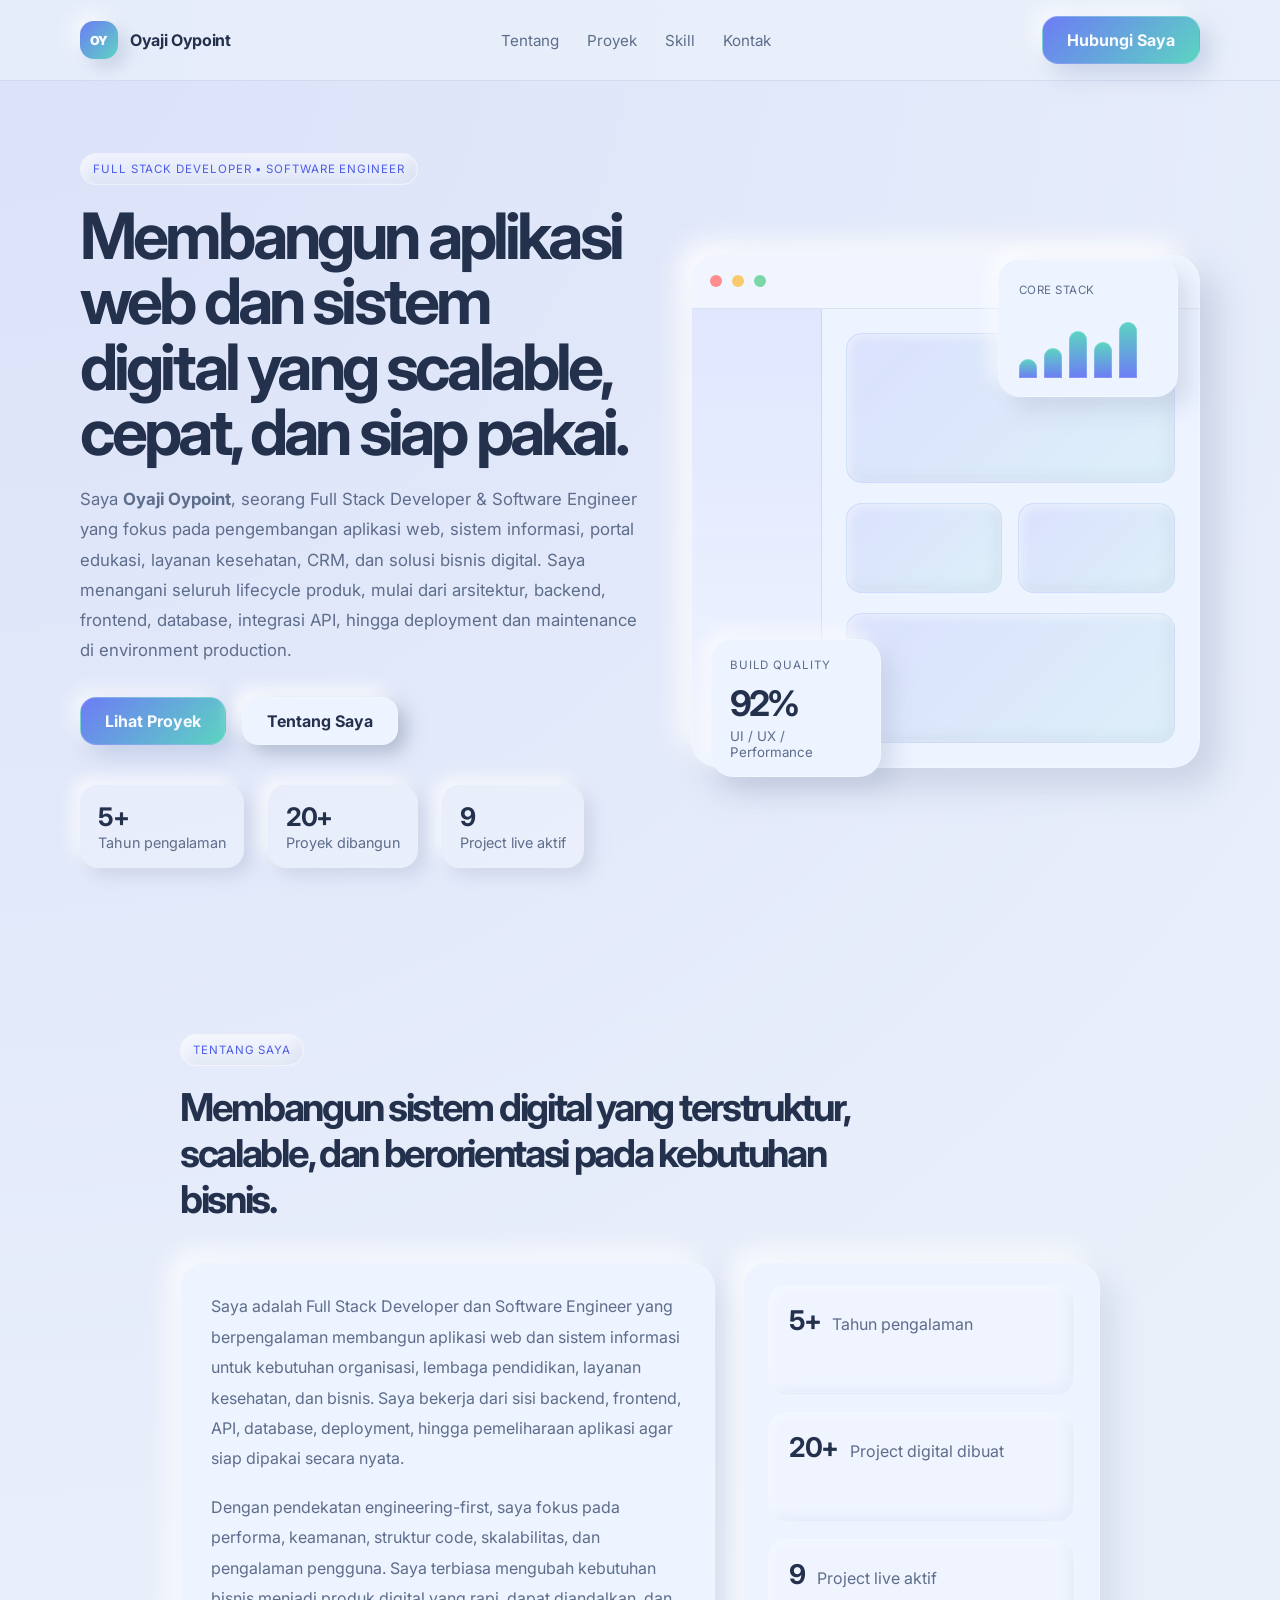
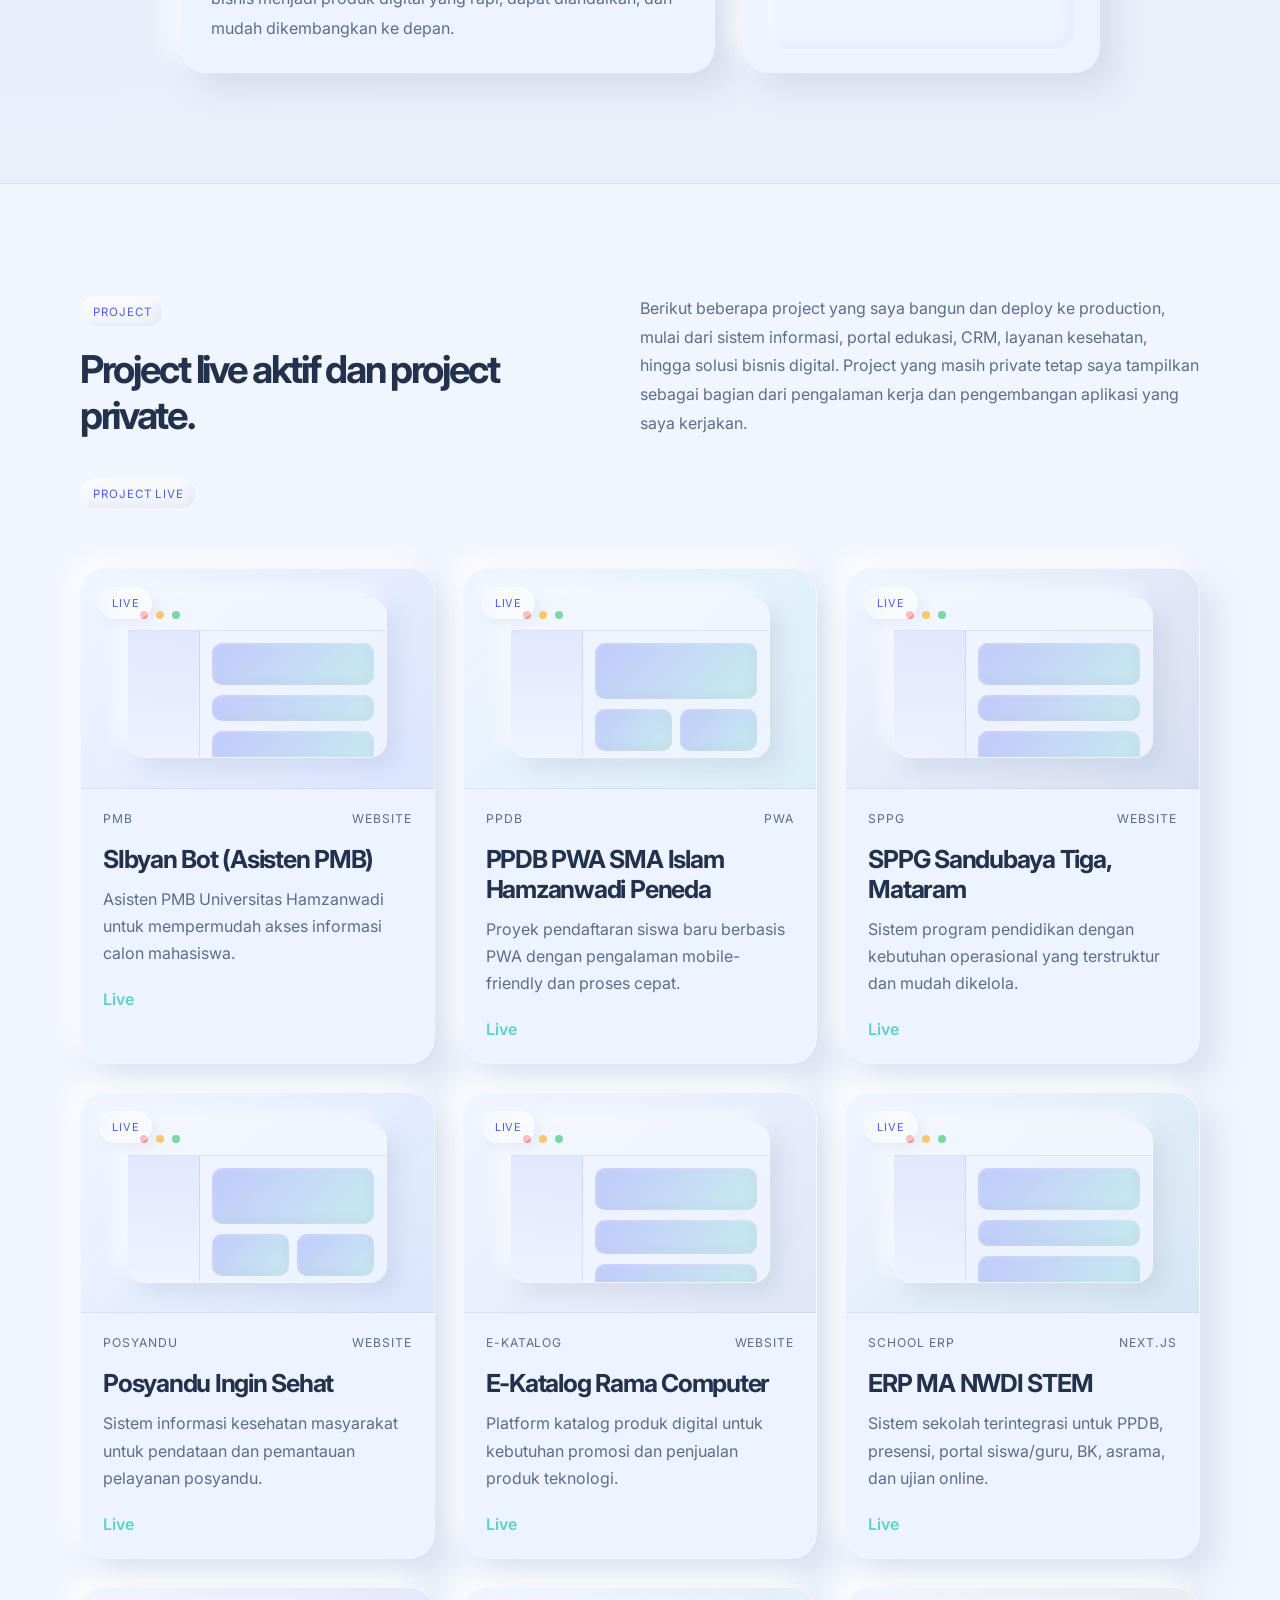
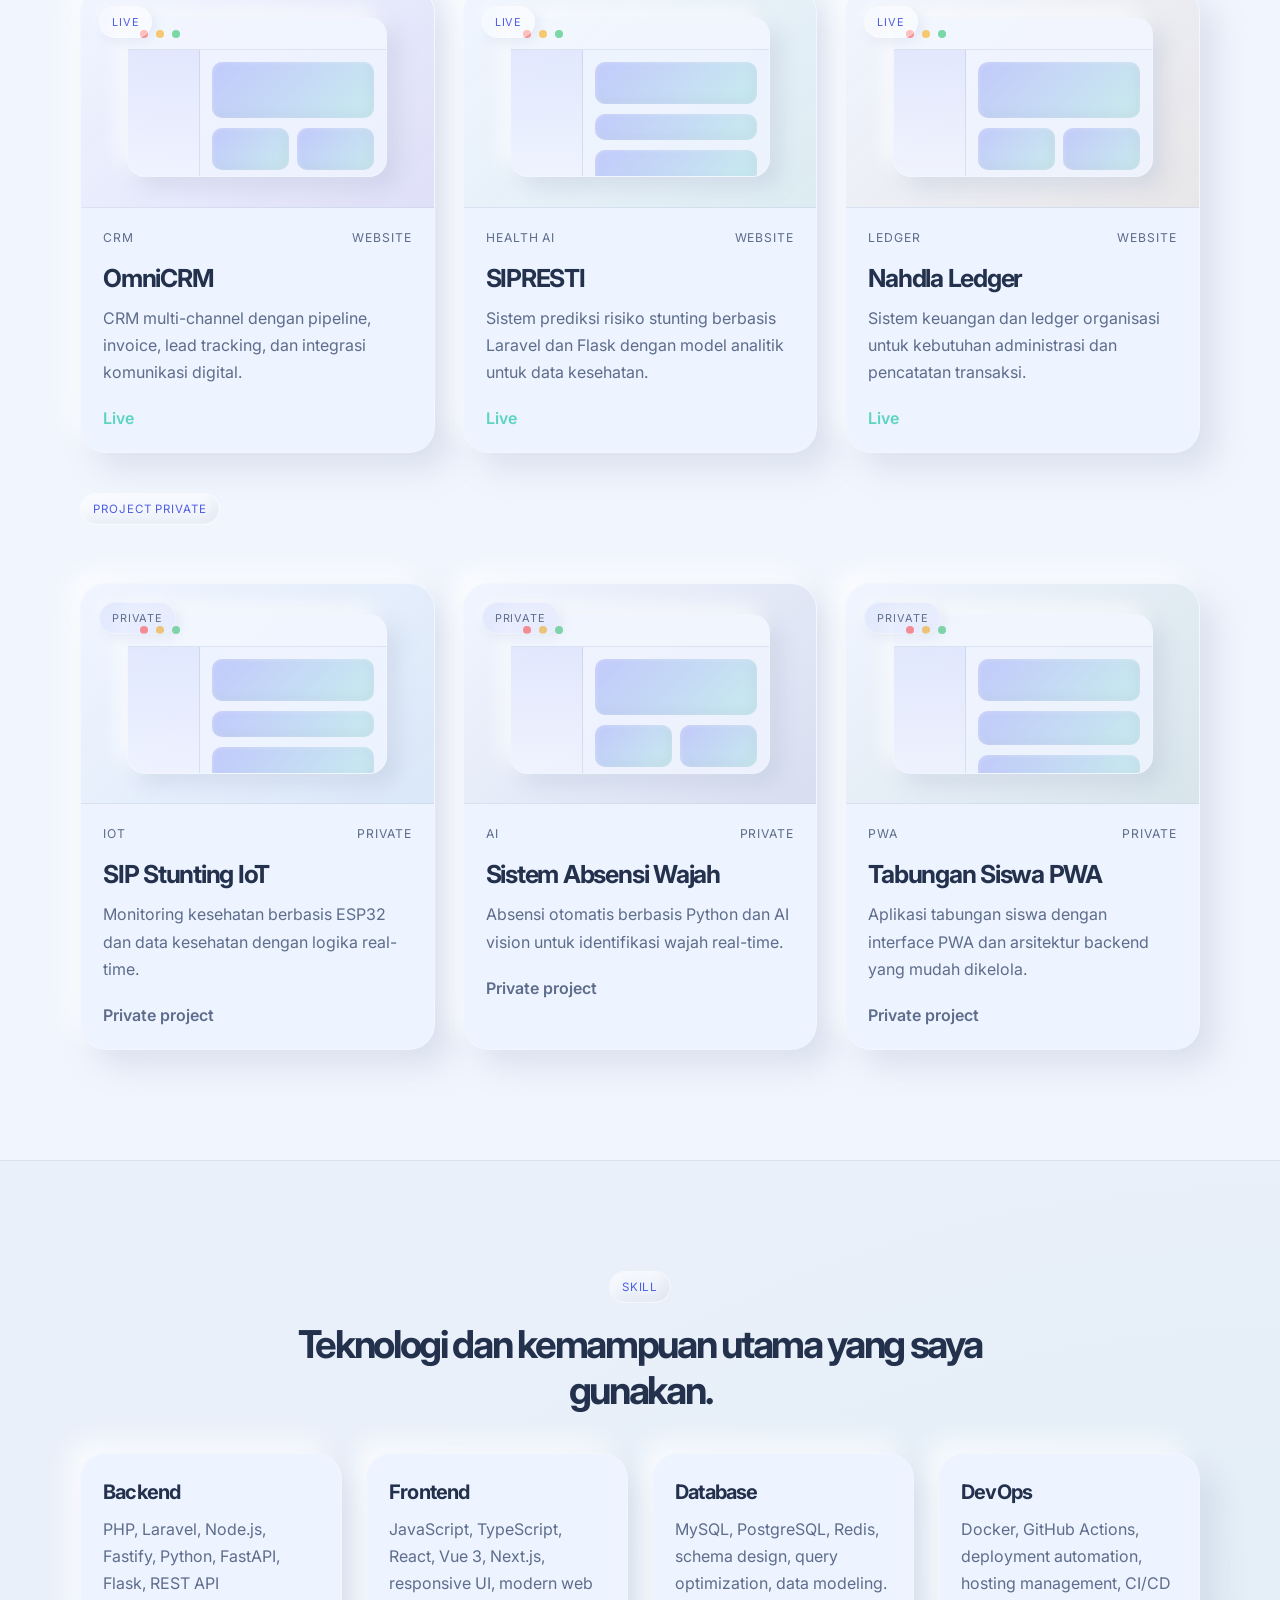
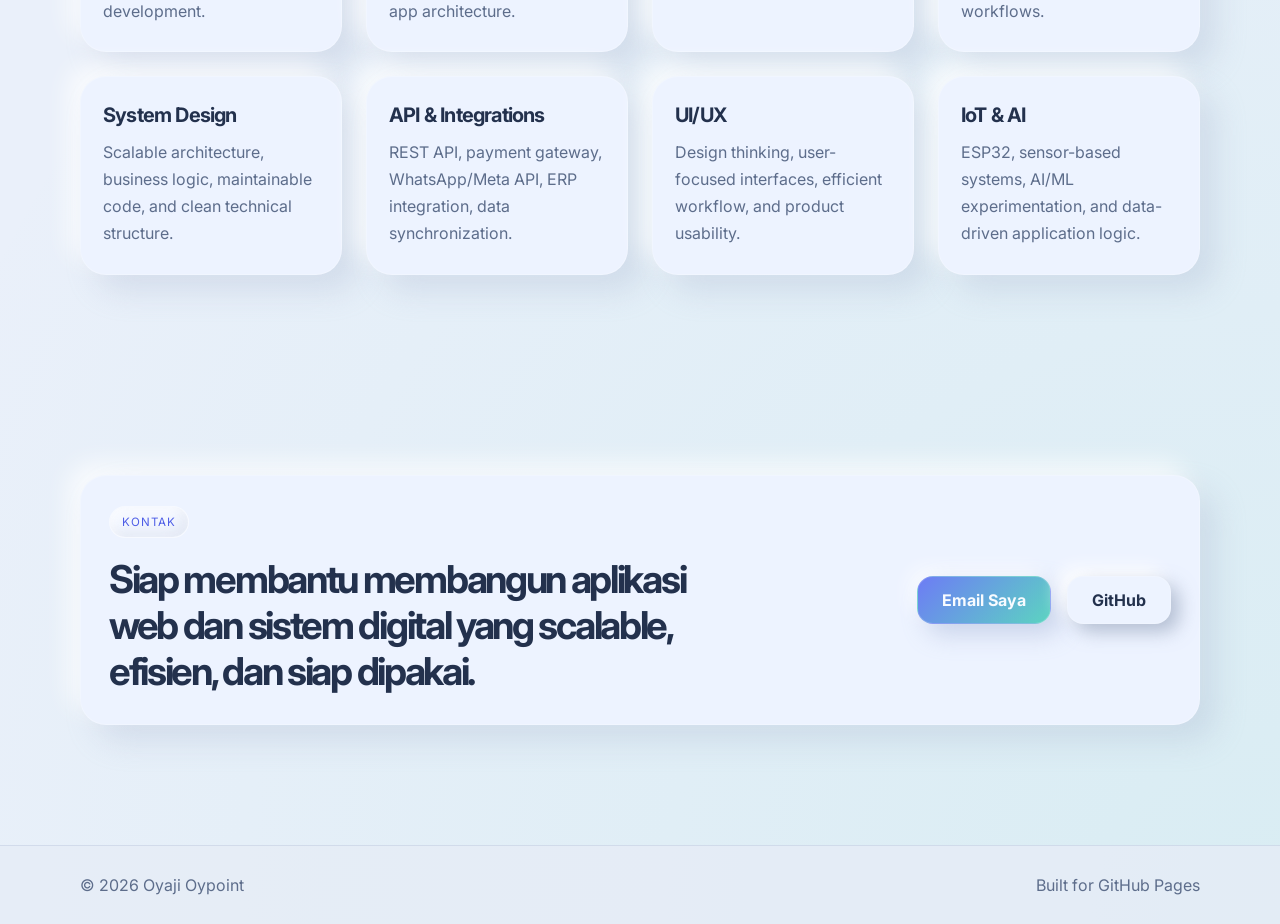
==== commit 441889e9: "Refine the portfolio content to match a Full Stack Developer / Software Engineer profile while keepi" ====
--- a/index.html
+++ b/index.html
@@ -5,9 +5,9 @@
     <meta name="viewport" content="width=device-width, initial-scale=1.0" />
     <meta
       name="description"
-      content="Portfolio Muhammad Rizki Fahrurrozi — Full Stack Developer, UI/UX Designer, dan pengembang aplikasi web modern."
+      content="Portfolio Oyaji Oypoint — Full Stack Developer & Software Engineer specializing in web apps, business systems, and scalable digital products."
     />
-    <title>Muhammad Rizki Fahrurrozi | Portfolio</title>
+    <title>Oyaji Oypoint | Full Stack Developer</title>
     <link rel="preconnect" href="https://fonts.googleapis.com" />
     <link rel="preconnect" href="https://fonts.gstatic.com" crossorigin />
     <link
@@ -20,8 +20,8 @@
     <header class="site-header">
       <div class="container nav-wrap">
         <a href="#top" class="brand" aria-label="Home">
-          <span class="brand-mark">MR</span>
-          <span>Muhammad Rizki</span>
+          <span class="brand-mark">OY</span>
+          <span>Oyaji Oypoint</span>
         </a>
 
         <nav class="main-nav" aria-label="Main navigation">
@@ -39,12 +39,14 @@
       <section class="hero">
         <div class="container hero-grid">
           <div class="hero-copy">
-            <span class="eyebrow">Full Stack Developer • UI/UX Designer</span>
-            <h1>Mengembangkan solusi digital yang fungsional, bersih, dan siap digunakan.</h1>
+            <span class="eyebrow">Full Stack Developer • Software Engineer</span>
+            <h1>Membangun aplikasi web dan sistem digital yang scalable, cepat, dan siap pakai.</h1>
             <p>
-              Saya <strong>Muhammad Rizki Fahrurrozi</strong>, seorang pengembang web dan desainer
-              yang fokus pada sistem informasi, aplikasi bisnis, portal publik,
-              dan solusi digital berbasis web dengan pendekatan yang praktis dan user-centered.
+              Saya <strong>Oyaji Oypoint</strong>, seorang Full Stack Developer & Software Engineer
+              yang fokus pada pengembangan aplikasi web, sistem informasi, portal edukasi, layanan
+              kesehatan, CRM, dan solusi bisnis digital. Saya menangani seluruh lifecycle produk,
+              mulai dari arsitektur, backend, frontend, database, integrasi API, hingga deployment
+              dan maintenance di environment production.
             </p>
 
             <div class="hero-actions">
@@ -54,8 +56,8 @@
 
             <ul class="quick-stats" aria-label="Quick stats">
               <li><strong>5+</strong><span>Tahun pengalaman</span></li>
-              <li><strong>20+</strong><span>Project dibuat</span></li>
-              <li><strong>10+</strong><span>Project live & publik</span></li>
+              <li><strong>20+</strong><span>Proyek dibangun</span></li>
+              <li><strong>9</strong><span>Project live aktif</span></li>
             </ul>
           </div>
 
@@ -87,7 +89,7 @@
             <div class="floating-card card-two">
               <label>Build Quality</label>
               <strong>92%</strong>
-              <small>UI / UX / Functionality</small>
+              <small>UI / UX / Performance</small>
             </div>
           </div>
         </div>
@@ -97,35 +99,36 @@
         <div class="container narrow">
           <div class="section-heading">
             <span class="eyebrow">Tentang Saya</span>
-            <h2>Membawa kebutuhan bisnis ke dalam pengalaman digital yang jelas, rapih, dan efektif.</h2>
+            <h2>Membangun sistem digital yang terstruktur, scalable, dan berorientasi pada kebutuhan bisnis.</h2>
           </div>
 
           <div class="about-grid">
             <div class="about-card">
               <p>
-                Saya adalah pengembang dan desainer web yang mengejar solusi nyata dalam setiap produk
-                digital yang saya bangun. Saya terbiasa membuat aplikasi web, sistem informasi,
-                booking system, e-katalog, dashboard, dan website publik yang tidak hanya terlihat bagus,
-                tetapi juga membantu proses kerja dan kebutuhan pengguna.
+                Saya adalah Full Stack Developer dan Software Engineer yang berpengalaman membangun
+                aplikasi web dan sistem informasi untuk kebutuhan organisasi, lembaga pendidikan,
+                layanan kesehatan, dan bisnis. Saya bekerja dari sisi backend, frontend, API, database,
+                deployment, hingga pemeliharaan aplikasi agar siap dipakai secara nyata.
               </p>
               <p>
-                Dengan pendekatan user-centered design, saya menggabungkan aspek visual, struktur informasi,
-                dan logika sistem agar hasilnya nyaman digunakan, mudah dipahami, serta siap berkembang.
+                Dengan pendekatan engineering-first, saya fokus pada performa, keamanan, struktur code,
+                skalabilitas, dan pengalaman pengguna. Saya terbiasa mengubah kebutuhan bisnis menjadi
+                produk digital yang rapi, dapat diandalkan, dan mudah dikembangkan ke depan.
               </p>
             </div>
 
             <div class="about-metrics">
               <div>
+                <strong>5+</strong>
+                <span>Tahun pengalaman</span>
+              </div>
+              <div>
                 <strong>20+</strong>
-                <span>Project digital yang dikerjakan</span>
+                <span>Project digital dibuat</span>
               </div>
               <div>
-                <strong>10+</strong>
-                <span>Project live & publik</span>
-              </div>
-              <div>
-                <strong>100%</strong>
-                <span>Fokus pada solusi yang bermanfaat</span>
+                <strong>9</strong>
+                <span>Project live aktif</span>
               </div>
             </div>
           </div>
@@ -137,23 +140,24 @@
           <div class="section-heading split">
             <div>
               <span class="eyebrow">Project</span>
-              <h2>Project saya — publik dan private.</h2>
+              <h2>Project live aktif dan project private.</h2>
             </div>
             <p>
-              Berikut daftar proyek yang pernah saya bangun, baik untuk publik maupun kebutuhan internal/
-              client. Projek yang bersifat publik sudah saya tampilkan dengan link live atau repository,
-              sementara proyek private tetap saya tandai sebagai private project.
+              Berikut beberapa project yang saya bangun dan deploy ke production, mulai dari sistem
+              informasi, portal edukasi, CRM, layanan kesehatan, hingga solusi bisnis digital.
+              Project yang masih private tetap saya tampilkan sebagai bagian dari pengalaman kerja
+              dan pengembangan aplikasi yang saya kerjakan.
             </p>
           </div>
 
           <div class="section-heading">
-            <span class="eyebrow">Public Projects</span>
+            <span class="eyebrow">Project Live</span>
           </div>
 
           <div class="project-grid">
             <article class="project-card">
               <div class="project-preview preview-1">
-                <span class="badge">Public</span>
+                <span class="badge">Live</span>
                 <div class="preview-window">
                   <div class="preview-header"><span></span><span></span><span></span></div>
                   <div class="preview-body">
@@ -169,10 +173,10 @@
               <div class="project-body">
                 <div class="meta-row">
                   <span>PMB</span>
-                  <span>Public</span>
+                  <span>Website</span>
                 </div>
                 <h3>SIbyan Bot (Asisten PMB)</h3>
-                <p>Asisten PMB untuk Universitas Hamzanwadi yang membantu proses informasi dan komunikasi calon mahasiswa.</p>
+                <p>Asisten PMB Universitas Hamzanwadi untuk mempermudah akses informasi calon mahasiswa.</p>
                 <div class="project-links">
                   <a href="https://pmb.oypoint.online" target="_blank" rel="noreferrer">Live</a>
                 </div>
@@ -181,7 +185,7 @@
 
             <article class="project-card">
               <div class="project-preview preview-2">
-                <span class="badge">Public</span>
+                <span class="badge">Live</span>
                 <div class="preview-window">
                   <div class="preview-header"><span></span><span></span><span></span></div>
                   <div class="preview-body">
@@ -202,7 +206,7 @@
                   <span>PWA</span>
                 </div>
                 <h3>PPDB PWA SMA Islam Hamzanwadi Peneda</h3>
-                <p>Website pendaftaran siswa baru berbasis PWA dengan pengalaman mobile-friendly dan proses PPDB yang cepat.</p>
+                <p>Proyek pendaftaran siswa baru berbasis PWA dengan pengalaman mobile-friendly dan proses cepat.</p>
                 <div class="project-links">
                   <a href="https://ppdb-pwa-laravel.vercel.app" target="_blank" rel="noreferrer">Live</a>
                 </div>
@@ -211,7 +215,7 @@
 
             <article class="project-card">
               <div class="project-preview preview-3">
-                <span class="badge">Public</span>
+                <span class="badge">Live</span>
                 <div class="preview-window">
                   <div class="preview-header"><span></span><span></span><span></span></div>
                   <div class="preview-body">
@@ -227,10 +231,10 @@
               <div class="project-body">
                 <div class="meta-row">
                   <span>SPPG</span>
-                  <span>Public</span>
+                  <span>Website</span>
                 </div>
                 <h3>SPPG Sandubaya Tiga, Mataram</h3>
-                <p>Sistem pembelajaran dan pengelolaan program SPPG dengan kebutuhan operasional sekolah modern.</p>
+                <p>Sistem program pendidikan dengan kebutuhan operasional yang terstruktur dan mudah dikelola.</p>
                 <div class="project-links">
                   <a href="https://mbgsppg.oypoint.online" target="_blank" rel="noreferrer">Live</a>
                 </div>
@@ -239,7 +243,7 @@
 
             <article class="project-card">
               <div class="project-preview preview-4">
-                <span class="badge">Public</span>
+                <span class="badge">Live</span>
                 <div class="preview-window">
                   <div class="preview-header"><span></span><span></span><span></span></div>
                   <div class="preview-body">
@@ -257,10 +261,10 @@
               <div class="project-body">
                 <div class="meta-row">
                   <span>Posyandu</span>
-                  <span>Public</span>
+                  <span>Website</span>
                 </div>
                 <h3>Posyandu Ingin Sehat</h3>
-                <p>Sistem informasi posyandu untuk pendataan kesehatan balita dan kebutuhan pelayanan komunitas.</p>
+                <p>Sistem informasi kesehatan masyarakat untuk pendataan dan pemantauan pelayanan posyandu.</p>
                 <div class="project-links">
                   <a href="https://posyandu.oypoint.online" target="_blank" rel="noreferrer">Live</a>
                 </div>
@@ -269,7 +273,7 @@
 
             <article class="project-card">
               <div class="project-preview preview-5">
-                <span class="badge">Public</span>
+                <span class="badge">Live</span>
                 <div class="preview-window">
                   <div class="preview-header"><span></span><span></span><span></span></div>
                   <div class="preview-body">
@@ -285,10 +289,10 @@
               <div class="project-body">
                 <div class="meta-row">
                   <span>E-Katalog</span>
-                  <span>Public</span>
+                  <span>Website</span>
                 </div>
                 <h3>E-Katalog Rama Computer</h3>
-                <p>Platform katalog produk digital untuk kebutuhan promosi produk dan penjualan retail.</p>
+                <p>Platform katalog produk digital untuk kebutuhan promosi dan penjualan produk teknologi.</p>
                 <div class="project-links">
                   <a href="https://ramacomputer.id" target="_blank" rel="noreferrer">Live</a>
                 </div>
@@ -297,7 +301,7 @@
 
             <article class="project-card">
               <div class="project-preview preview-6">
-                <span class="badge">Public</span>
+                <span class="badge">Live</span>
                 <div class="preview-window">
                   <div class="preview-header"><span></span><span></span><span></span></div>
                   <div class="preview-body">
@@ -316,7 +320,7 @@
                   <span>Next.js</span>
                 </div>
                 <h3>ERP MA NWDI STEM</h3>
-                <p>Platform sekolah terpadu dengan PPDB, portal guru/siswa, presensi, BK, asrama, dan ujian online terintegrasi.</p>
+                <p>Sistem sekolah terintegrasi untuk PPDB, presensi, portal siswa/guru, BK, asrama, dan ujian online.</p>
                 <div class="project-links">
                   <a href="https://mastemhamzanwadi.com" target="_blank" rel="noreferrer">Live</a>
                 </div>
@@ -325,7 +329,7 @@
 
             <article class="project-card">
               <div class="project-preview preview-7">
-                <span class="badge">Public</span>
+                <span class="badge">Live</span>
                 <div class="preview-window">
                   <div class="preview-header"><span></span><span></span><span></span></div>
                   <div class="preview-body">
@@ -343,10 +347,10 @@
               <div class="project-body">
                 <div class="meta-row">
                   <span>CRM</span>
-                  <span>Public</span>
+                  <span>Website</span>
                 </div>
                 <h3>OmniCRM</h3>
-                <p>CRM multi-channel untuk WhatsApp, Messenger, Instagram, dan lead form dengan pipeline, invoice, dan pengelolaan aksi marketing.</p>
+                <p>CRM multi-channel dengan pipeline, invoice, lead tracking, dan integrasi komunikasi digital.</p>
                 <div class="project-links">
                   <a href="https://crm.oypoint.online" target="_blank" rel="noreferrer">Live</a>
                 </div>
@@ -355,7 +359,7 @@
 
             <article class="project-card">
               <div class="project-preview preview-8">
-                <span class="badge">Public</span>
+                <span class="badge">Live</span>
                 <div class="preview-window">
                   <div class="preview-header"><span></span><span></span><span></span></div>
                   <div class="preview-body">
@@ -371,10 +375,10 @@
               <div class="project-body">
                 <div class="meta-row">
                   <span>Health AI</span>
-                  <span>Public</span>
+                  <span>Website</span>
                 </div>
                 <h3>SIPRESTI</h3>
-                <p>Sistem prediksi risiko stunting balita berbasis Laravel, Flask, dan model XGBoost dengan fokus privasi data.</p>
+                <p>Sistem prediksi risiko stunting berbasis Laravel dan Flask dengan model analitik untuk data kesehatan.</p>
                 <div class="project-links">
                   <a href="https://oypoint.online" target="_blank" rel="noreferrer">Live</a>
                 </div>
@@ -383,7 +387,7 @@
 
             <article class="project-card">
               <div class="project-preview preview-9">
-                <span class="badge">Public</span>
+                <span class="badge">Live</span>
                 <div class="preview-window">
                   <div class="preview-header"><span></span><span></span><span></span></div>
                   <div class="preview-body">
@@ -400,53 +404,25 @@
               </div>
               <div class="project-body">
                 <div class="meta-row">
-                  <span>Hotel</span>
-                  <span>GitHub</span>
-                </div>
-                <h3>New Poppies Senggigi</h3>
-                <p>Reservasi hotel dengan Laravel 12, Livewire, dan DOKU, termasuk verifikasi pembayaran dan pencegahan double-booking.</p>
-                <div class="project-links">
-                  <a href="https://github.com/oyaji078/new-poppies-booking" target="_blank" rel="noreferrer">GitHub</a>
-                </div>
-              </div>
-            </article>
-
+                  <span>Ledger</span>
+                  <span>Website</span>
+                </div>
+                <h3>Nahdla Ledger</h3>
+                <p>Sistem keuangan dan ledger organisasi untuk kebutuhan administrasi dan pencatatan transaksi.</p>
+                <div class="project-links">
+                  <a href="https://ledger.oypoint.online" target="_blank" rel="noreferrer">Live</a>
+                </div>
+              </div>
+            </article>
+          </div>
+
+          <div class="section-heading" style="margin-top: 2.5rem;">
+            <span class="eyebrow">Project Private</span>
+          </div>
+
+          <div class="project-grid">
             <article class="project-card">
               <div class="project-preview preview-10">
-                <span class="badge">Public</span>
-                <div class="preview-window">
-                  <div class="preview-header"><span></span><span></span><span></span></div>
-                  <div class="preview-body">
-                    <aside></aside>
-                    <main>
-                      <div class="block a"></div>
-                      <div class="block c"></div>
-                      <div class="block b"></div>
-                    </main>
-                  </div>
-                </div>
-              </div>
-              <div class="project-body">
-                <div class="meta-row">
-                  <span>Ledger</span>
-                  <span>Public</span>
-                </div>
-                <h3>Nahdla Ledger</h3>
-                <p>Sistem keuangan dan ledger koperasi yayasan untuk kebutuhan pencatatan transaksi yang rapi dan terkendali.</p>
-                <div class="project-links">
-                  <a href="https://ledger.oypoint.online" target="_blank" rel="noreferrer">Live</a>
-                </div>
-              </div>
-            </article>
-          </div>
-
-          <div class="section-heading" style="margin-top: 2.5rem;">
-            <span class="eyebrow">Private Projects</span>
-          </div>
-
-          <div class="project-grid">
-            <article class="project-card">
-              <div class="project-preview preview-11">
                 <span class="badge private-badge">Private</span>
                 <div class="preview-window">
                   <div class="preview-header"><span></span><span></span><span></span></div>
@@ -466,7 +442,7 @@
                   <span>Private</span>
                 </div>
                 <h3>SIP Stunting IoT</h3>
-                <p>Project monitoring stunting berbasis ESP32 dan Z-score WHO untuk kebutuhan analisis kesehatan berbasis sensor dan data.</p>
+                <p>Monitoring kesehatan berbasis ESP32 dan data kesehatan dengan logika real-time.</p>
                 <div class="project-links">
                   <span>Private project</span>
                 </div>
@@ -474,7 +450,7 @@
             </article>
 
             <article class="project-card">
-              <div class="project-preview preview-12">
+              <div class="project-preview preview-11">
                 <span class="badge private-badge">Private</span>
                 <div class="preview-window">
                   <div class="preview-header"><span></span><span></span><span></span></div>
@@ -492,11 +468,11 @@
               </div>
               <div class="project-body">
                 <div class="meta-row">
-                  <span>Vision AI</span>
+                  <span>AI</span>
                   <span>Private</span>
                 </div>
                 <h3>Sistem Absensi Wajah</h3>
-                <p>Absensi wajah berbasis FastAPI dan InsightFace untuk pengenalan wajah otomatis dan log kehadiran.</p>
+                <p>Absensi otomatis berbasis Python dan AI vision untuk identifikasi wajah real-time.</p>
                 <div class="project-links">
                   <span>Private project</span>
                 </div>
@@ -504,7 +480,7 @@
             </article>
 
             <article class="project-card">
-              <div class="project-preview preview-13">
+              <div class="project-preview preview-12">
                 <span class="badge private-badge">Private</span>
                 <div class="preview-window">
                   <div class="preview-header"><span></span><span></span><span></span></div>
@@ -524,123 +500,7 @@
                   <span>Private</span>
                 </div>
                 <h3>Tabungan Siswa PWA</h3>
-                <p>Aplikasi tabungan siswa berbasis NestJS dan PWA untuk sistem penyimpanan dan laporan otomatis.</p>
-                <div class="project-links">
-                  <span>Private project</span>
-                </div>
-              </div>
-            </article>
-
-            <article class="project-card">
-              <div class="project-preview preview-14">
-                <span class="badge private-badge">Private</span>
-                <div class="preview-window">
-                  <div class="preview-header"><span></span><span></span><span></span></div>
-                  <div class="preview-body">
-                    <aside></aside>
-                    <main>
-                      <div class="block a long"></div>
-                      <div class="inline-row">
-                        <div class="block b small"></div>
-                        <div class="block d small"></div>
-                      </div>
-                    </main>
-                  </div>
-                </div>
-              </div>
-              <div class="project-body">
-                <div class="meta-row">
-                  <span>AI</span>
-                  <span>Private</span>
-                </div>
-                <h3>HAMZANWADI-CARE</h3>
-                <p>Klasifikasi sentimen dan analisis teks untuk kebutuhan monitoring opini, komunikasi, atau sentimen publik.</p>
-                <div class="project-links">
-                  <span>Private project</span>
-                </div>
-              </div>
-            </article>
-
-            <article class="project-card">
-              <div class="project-preview preview-15">
-                <span class="badge private-badge">Private</span>
-                <div class="preview-window">
-                  <div class="preview-header"><span></span><span></span><span></span></div>
-                  <div class="preview-body">
-                    <aside></aside>
-                    <main>
-                      <div class="block a"></div>
-                      <div class="block b"></div>
-                      <div class="block c"></div>
-                    </main>
-                  </div>
-                </div>
-              </div>
-              <div class="project-body">
-                <div class="meta-row">
-                  <span>IoT</span>
-                  <span>Private</span>
-                </div>
-                <h3>Fire Monitoring ESP32</h3>
-                <p>Sistem monitoring kebakaran berbasis ESP32 dengan pemantauan parameter lingkungan dan kondisi keamanan.</p>
-                <div class="project-links">
-                  <span>Private project</span>
-                </div>
-              </div>
-            </article>
-
-            <article class="project-card">
-              <div class="project-preview preview-16">
-                <span class="badge private-badge">Private</span>
-                <div class="preview-window">
-                  <div class="preview-header"><span></span><span></span><span></span></div>
-                  <div class="preview-body">
-                    <aside></aside>
-                    <main>
-                      <div class="block a long"></div>
-                      <div class="inline-row">
-                        <div class="block b small"></div>
-                        <div class="block d small"></div>
-                      </div>
-                    </main>
-                  </div>
-                </div>
-              </div>
-              <div class="project-body">
-                <div class="meta-row">
-                  <span>Bot</span>
-                  <span>Private</span>
-                </div>
-                <h3>Bot IRPoint</h3>
-                <p>Bot otomatis untuk kebutuhan integrasi informasi digital dan operasional tertentu dalam ekosistem internal.</p>
-                <div class="project-links">
-                  <span>Private project</span>
-                </div>
-              </div>
-            </article>
-
-            <article class="project-card">
-              <div class="project-preview preview-17">
-                <span class="badge private-badge">Private</span>
-                <div class="preview-window">
-                  <div class="preview-header"><span></span><span></span><span></span></div>
-                  <div class="preview-body">
-                    <aside></aside>
-                    <main>
-                      <div class="block a"></div>
-                      <div class="block c"></div>
-                      <div class="block b"></div>
-                    </main>
-                  </div>
-                </div>
-              </div>
-              <div class="project-body">
-                <div class="meta-row">
-                  <span>Complaint</span>
-                  <span>Private</span>
-                </div>
-                <h3>E-Complaint</h3>
-                <p>Sistem pengaduan digital untuk menangani keluhan masyarakat atau pengguna dalam satu kanal yang terstruktur.</p>
+                <p>Aplikasi tabungan siswa dengan interface PWA dan arsitektur backend yang mudah dikelola.</p>
                 <div class="project-links">
                   <span>Private project</span>
                 </div>
@@ -659,36 +519,36 @@
 
           <div class="skill-grid">
             <div class="skill-card">
-              <h3>PHP & Laravel</h3>
-              <p>Membangun aplikasi web dan sistem informasi dengan struktur yang lebih rapi dan scalable.</p>
-            </div>
-            <div class="skill-card">
-              <h3>Node.js & Fastify</h3>
-              <p>Mengembangkan API dan service backend yang cepat, modular, dan siap untuk kebutuhan bisnis.</p>
-            </div>
-            <div class="skill-card">
-              <h3>Python</h3>
-              <p>Untuk project administrasi, automation, dan data-driven application, termasuk FastAPI dan Flask.</p>
-            </div>
-            <div class="skill-card">
-              <h3>JavaScript & TypeScript</h3>
-              <p>Mengembangkan tampilan interaktif dan aplikasi modern dengan struktur yang lebih aman dan terukur.</p>
-            </div>
-            <div class="skill-card">
-              <h3>React / Vue / Next.js</h3>
-              <p>Membuat user experience lebih modern, responsif, dan terintegrasi dengan kebutuhan produk digital.</p>
-            </div>
-            <div class="skill-card">
-              <h3>UI/UX Design</h3>
-              <p>Mendesain layout, hierarchy, dan pengalaman pengguna agar sederhana dan efektif.</p>
-            </div>
-            <div class="skill-card">
-              <h3>Database & Infra</h3>
-              <p>MySQL, PostgreSQL, Redis, Prisma, Docker, GitHub Actions, Vercel, dan Hostinger.</p>
-            </div>
-            <div class="skill-card">
-              <h3>IoT & Integrasi</h3>
-              <p>ESP32, REST API, payment gateway DOKU, Meta API, serta integrasi sistem tertutup dan publik.</p>
+              <h3>Backend</h3>
+              <p>PHP, Laravel, Node.js, Fastify, Python, FastAPI, Flask, REST API development.</p>
+            </div>
+            <div class="skill-card">
+              <h3>Frontend</h3>
+              <p>JavaScript, TypeScript, React, Vue 3, Next.js, responsive UI, modern web app architecture.</p>
+            </div>
+            <div class="skill-card">
+              <h3>Database</h3>
+              <p>MySQL, PostgreSQL, Redis, schema design, query optimization, data modeling.</p>
+            </div>
+            <div class="skill-card">
+              <h3>DevOps</h3>
+              <p>Docker, GitHub Actions, deployment automation, hosting management, CI/CD workflows.</p>
+            </div>
+            <div class="skill-card">
+              <h3>System Design</h3>
+              <p>Scalable architecture, business logic, maintainable code, and clean technical structure.</p>
+            </div>
+            <div class="skill-card">
+              <h3>API & Integrations</h3>
+              <p>REST API, payment gateway, WhatsApp/Meta API, ERP integration, data synchronization.</p>
+            </div>
+            <div class="skill-card">
+              <h3>UI/UX</h3>
+              <p>Design thinking, user-focused interfaces, efficient workflow, and product usability.</p>
+            </div>
+            <div class="skill-card">
+              <h3>IoT & AI</h3>
+              <p>ESP32, sensor-based systems, AI/ML experimentation, and data-driven application logic.</p>
             </div>
           </div>
         </div>
@@ -698,7 +558,7 @@
         <div class="container contact-box">
           <div>
             <span class="eyebrow">Kontak</span>
-            <h2>Siap membangun produk digital yang bermanfaat dan berdaya guna.</h2>
+            <h2>Siap membantu membangun aplikasi web dan sistem digital yang scalable, efisien, dan siap dipakai.</h2>
           </div>
           <div class="contact-actions">
             <a class="btn btn-primary" href="mailto:rizki.fahrurrozi@gmail.com">Email Saya</a>
@@ -710,7 +570,7 @@
 
     <footer class="site-footer">
       <div class="container footer-wrap">
-        <p>© <span id="year"></span> Muhammad Rizki Fahrurrozi</p>
+        <p>© <span id="year"></span> Oyaji Oypoint</p>
         <p>Built for GitHub Pages</p>
       </div>
     </footer>
--- a/styles.css
+++ b/styles.css
@@ -1,23 +1,26 @@
+:root {
+  --bg: #eaf0fa;
+  --bg-strong: #dde7f5;
+  --panel: #edf3ff;
+  --panel-strong: #e6edf9;
+  --panel-soft: #f5f8ff;
+  --text: #23314d;
+  --muted: #5d6d8b;
+  --primary: #6d7cf5;
+  --primary-strong: #4d5de6;
+  --accent: #5cd4c1;
+  --line: rgba(118, 137, 178, 0.18);
+  --shadow-dark: rgba(154, 166, 190, 0.68);
+  --shadow-light: rgba(255, 255, 255, 0.95);
+  --shadow-soft: rgba(118, 129, 168, 0.18);
+}
+
 * {
   margin: 0;
   padding: 0;
   box-sizing: border-box;
 }
 
-:root {
-  --bg: #07111d;
-  --bg-soft: #0d1b2a;
-  --panel: rgba(17, 28, 48, 0.82);
-  --panel-strong: #13233d;
-  --text: #edf3ff;
-  --muted: #9aa8c9;
-  --primary: #7c9cff;
-  --primary-strong: #5a7dff;
-  --accent: #76e4c6;
-  --line: rgba(143, 161, 210, 0.18);
-  --shadow: 0 28px 80px rgba(3, 9, 19, 0.38);
-}
-
 html {
   scroll-behavior: smooth;
 }
@@ -25,8 +28,8 @@
 body {
   font-family: "Inter", sans-serif;
   background:
-    radial-gradient(circle at top left, rgba(124, 156, 255, 0.2), transparent 30%),
-    radial-gradient(circle at bottom right, rgba(118, 228, 198, 0.12), transparent 25%),
+    radial-gradient(circle at top left, rgba(109, 124, 245, 0.12), transparent 30%),
+    radial-gradient(circle at bottom right, rgba(92, 212, 193, 0.12), transparent 25%),
     var(--bg);
   color: var(--text);
 }
@@ -55,7 +58,7 @@
 }
 
 .alt-bg {
-  background: rgba(12, 18, 30, 0.7);
+  background: rgba(245, 248, 255, 0.7);
   border-top: 1px solid var(--line);
   border-bottom: 1px solid var(--line);
 }
@@ -65,7 +68,7 @@
   top: 0;
   z-index: 50;
   backdrop-filter: blur(18px);
-  background: rgba(7, 17, 29, 0.75);
+  background: rgba(234, 240, 250, 0.78);
   border-bottom: 1px solid var(--line);
 }
 
@@ -83,6 +86,7 @@
   gap: 12px;
   font-weight: 700;
   letter-spacing: -0.02em;
+  color: var(--text);
 }
 
 .brand-mark {
@@ -90,11 +94,12 @@
   place-items: center;
   width: 38px;
   height: 38px;
-  border-radius: 12px;
+  border-radius: 14px;
   background: linear-gradient(135deg, var(--primary), var(--accent));
-  color: #08111e;
+  color: #f7fbff;
   font-size: 0.78rem;
   font-weight: 900;
+  box-shadow: 8px 8px 18px rgba(153, 167, 201, 0.4), -6px -6px 18px rgba(255, 255, 255, 0.72);
 }
 
 .main-nav {
@@ -121,9 +126,10 @@
   gap: 8px;
   min-height: 48px;
   padding: 0 24px;
-  border-radius: 14px;
-  font-weight: 600;
+  border-radius: 16px;
+  font-weight: 700;
   transition: transform 0.2s ease, box-shadow 0.2s ease;
+  border: 1px solid rgba(255, 255, 255, 0.18);
 }
 
 .btn:hover {
@@ -132,14 +138,14 @@
 
 .btn-primary {
   background: linear-gradient(135deg, var(--primary), var(--accent));
-  color: #09111f;
-  box-shadow: 0 12px 30px rgba(124, 156, 255, 0.28);
+  color: #f8fbff;
+  box-shadow: 10px 10px 24px rgba(150, 166, 206, 0.42), -8px -8px 18px rgba(255, 255, 255, 0.7);
 }
 
 .btn-secondary {
-  background: rgba(255, 255, 255, 0.02);
-  border: 1px solid var(--line);
-  color: var(--text);
+  background: var(--panel);
+  color: var(--text);
+  box-shadow: 8px 8px 18px var(--shadow-dark), -8px -8px 18px var(--shadow-light);
 }
 
 .hero {
@@ -158,10 +164,11 @@
   display: inline-block;
   margin-bottom: 18px;
   padding: 8px 12px;
-  border: 1px solid var(--line);
   border-radius: 999px;
-  background: rgba(124, 156, 255, 0.08);
-  color: #dfe9ff;
+  background: rgba(255, 255, 255, 0.32);
+  border: 1px solid rgba(255, 255, 255, 0.3);
+  box-shadow: inset 4px 4px 10px rgba(255, 255, 255, 0.5), inset -6px -6px 12px rgba(171, 182, 203, 0.2);
+  color: var(--primary-strong);
   font-size: 0.72rem;
   letter-spacing: 0.08em;
   text-transform: uppercase;
@@ -172,6 +179,7 @@
   line-height: 1.02;
   letter-spacing: -0.06em;
   max-width: 620px;
+  color: var(--text);
 }
 
 .hero-copy p {
@@ -199,12 +207,17 @@
 
 .quick-stats li {
   min-width: 140px;
+  background: rgba(255, 255, 255, 0.22);
+  border-radius: 18px;
+  padding: 16px 18px;
+  box-shadow: 8px 8px 16px rgba(168, 179, 204, 0.35), -8px -8px 16px rgba(255, 255, 255, 0.7);
 }
 
 .quick-stats strong {
   display: block;
   font-size: clamp(1.6rem, 2vw, 2.4rem);
   letter-spacing: -0.05em;
+  color: var(--text);
 }
 
 .quick-stats span {
@@ -221,10 +234,10 @@
 
 .hero-window {
   width: min(100%, 560px);
-  background: rgba(14, 23, 38, 0.9);
-  border: 1px solid rgba(160, 180, 230, 0.26);
+  background: var(--panel);
+  border: 1px solid rgba(255, 255, 255, 0.24);
   border-radius: 28px;
-  box-shadow: var(--shadow);
+  box-shadow: 18px 18px 34px rgba(162, 175, 201, 0.42), -12px -12px 26px rgba(255, 255, 255, 0.9);
   overflow: hidden;
 }
 
@@ -234,7 +247,7 @@
   align-items: center;
   gap: 10px;
   padding: 0 18px;
-  background: rgba(255, 255, 255, 0.02);
+  background: rgba(255, 255, 255, 0.15);
   border-bottom: 1px solid var(--line);
 }
 
@@ -243,12 +256,12 @@
   width: 12px;
   height: 12px;
   border-radius: 50%;
-  background: rgba(255, 255, 255, 0.2);
-}
-
-.window-bar span:nth-child(1) { background: #ff817d; }
-.window-bar span:nth-child(2) { background: #ffd76a; }
-.window-bar span:nth-child(3) { background: #67d66d; }
+  background: rgba(105, 119, 153, 0.2);
+}
+
+.window-bar span:nth-child(1) { background: #ff8d8d; }
+.window-bar span:nth-child(2) { background: #f7ca6d; }
+.window-bar span:nth-child(3) { background: #7ad7a6; }
 
 .window-body {
   display: grid;
@@ -257,7 +270,7 @@
 }
 
 .window-sidebar {
-  background: linear-gradient(180deg, rgba(124, 156, 255, 0.18), rgba(12, 19, 34, 0.6));
+  background: linear-gradient(180deg, rgba(109, 124, 245, 0.10), rgba(255, 255, 255, 0.12));
   border-right: 1px solid var(--line);
 }
 
@@ -270,8 +283,9 @@
 
 .content-block {
   border-radius: 16px;
-  background: linear-gradient(135deg, rgba(124, 156, 255, 0.26), rgba(118, 228, 198, 0.16));
-  border: 1px solid rgba(124, 156, 255, 0.2);
+  background: linear-gradient(135deg, rgba(109, 124, 245, 0.14), rgba(92, 212, 193, 0.11));
+  border: 1px solid rgba(109, 124, 245, 0.1);
+  box-shadow: inset 3px 3px 8px rgba(255, 255, 255, 0.45), inset -6px -6px 12px rgba(170, 181, 205, 0.18);
 }
 
 .content-block.big { height: 150px; }
@@ -285,10 +299,10 @@
 
 .floating-card {
   position: absolute;
-  background: rgba(12, 19, 34, 0.92);
-  border: 1px solid rgba(160, 180, 230, 0.18);
-  border-radius: 20px;
-  box-shadow: 0 18px 50px rgba(7, 13, 24, 0.45);
+  background: var(--panel);
+  border: 1px solid rgba(255, 255, 255, 0.2);
+  border-radius: 22px;
+  box-shadow: 12px 12px 22px rgba(170, 182, 205, 0.38), -8px -8px 18px rgba(255, 255, 255, 0.7);
 }
 
 .card-one {
@@ -326,6 +340,7 @@
   width: 18px;
   border-radius: 999px 999px 0 0;
   background: linear-gradient(180deg, var(--accent), var(--primary));
+  box-shadow: inset 0 0 0 1px rgba(255, 255, 255, 0.18);
 }
 
 .mini-chart span:nth-child(1) { height: 30%; }
@@ -347,6 +362,7 @@
   margin-top: 10px;
   font-size: 2.2rem;
   letter-spacing: -0.08em;
+  color: var(--text);
 }
 
 .card-two small {
@@ -363,6 +379,7 @@
   font-size: clamp(2rem, 3vw, 3rem);
   letter-spacing: -0.06em;
   max-width: 700px;
+  color: var(--text);
 }
 
 .section-heading p {
@@ -397,10 +414,10 @@
 .skill-card,
 .project-card,
 .contact-box {
-  background: rgba(17, 28, 48, 0.72);
-  border: 1px solid var(--line);
+  background: var(--panel);
+  border: 1px solid rgba(255, 255, 255, 0.22);
   border-radius: 26px;
-  box-shadow: var(--shadow);
+  box-shadow: 16px 16px 30px rgba(167, 179, 204, 0.3), -12px -12px 24px rgba(255, 255, 255, 0.75);
 }
 
 .about-card {
@@ -426,8 +443,9 @@
 .about-metrics div {
   padding: 18px 20px;
   border-radius: 18px;
-  background: rgba(255, 255, 255, 0.02);
-  border: 1px solid var(--line);
+  background: rgba(255, 255, 255, 0.12);
+  border: 1px solid rgba(255, 255, 255, 0.14);
+  box-shadow: inset 3px 3px 10px rgba(255, 255, 255, 0.32), inset -6px -6px 10px rgba(180, 194, 219, 0.14);
 }
 
 .about-metrics strong {
@@ -435,6 +453,7 @@
   margin-right: 8px;
   font-size: 1.7rem;
   letter-spacing: -0.05em;
+  color: var(--text);
 }
 
 .about-metrics span {
@@ -455,7 +474,7 @@
   position: relative;
   height: 220px;
   border-bottom: 1px solid var(--line);
-  background: linear-gradient(135deg, rgba(17, 28, 48, 0.75), rgba(14, 23, 38, 0.78));
+  background: linear-gradient(135deg, rgba(255,255,255,0.18), rgba(223,231,245,0.7));
   display: grid;
   place-items: center;
 }
@@ -464,11 +483,11 @@
   width: 82%;
   max-width: 260px;
   height: 160px;
-  background: rgba(9, 17, 31, 0.88);
-  border: 1px solid rgba(150, 166, 214, 0.2);
+  background: rgba(239, 244, 255, 0.82);
+  border: 1px solid rgba(255, 255, 255, 0.2);
   border-radius: 18px;
   overflow: hidden;
-  box-shadow: 0 16px 32px rgba(0, 0, 0, 0.2);
+  box-shadow: 10px 10px 20px rgba(167, 179, 204, 0.3), -8px -8px 20px rgba(255,255,255,0.8);
 }
 
 .preview-header {
@@ -477,7 +496,7 @@
   gap: 8px;
   height: 32px;
   padding: 0 12px;
-  background: rgba(255, 255, 255, 0.04);
+  background: rgba(255, 255, 255, 0.18);
   border-bottom: 1px solid var(--line);
 }
 
@@ -486,12 +505,12 @@
   width: 8px;
   height: 8px;
   border-radius: 50%;
-  background: rgba(255,255,255,0.35);
-}
-
-.preview-header span:nth-child(1) { background: #ff817d; }
-.preview-header span:nth-child(2) { background: #ffd76a; }
-.preview-header span:nth-child(3) { background: #67d66d; }
+  background: rgba(93,109,139,0.25);
+}
+
+.preview-header span:nth-child(1) { background: #ff8d8d; }
+.preview-header span:nth-child(2) { background: #f7ca6d; }
+.preview-header span:nth-child(3) { background: #7ad7a6; }
 
 .preview-body {
   display: grid;
@@ -500,7 +519,7 @@
 }
 
 .preview-body aside {
-  background: linear-gradient(180deg, rgba(124, 156, 255, 0.18), rgba(14, 23, 38, 0.7));
+  background: linear-gradient(180deg, rgba(109,124,245,0.10), rgba(255,255,255,0.1));
   border-right: 1px solid var(--line);
 }
 
@@ -513,7 +532,8 @@
 
 .block {
   border-radius: 10px;
-  background: linear-gradient(135deg, rgba(124, 156, 255, 0.55), rgba(118, 228, 198, 0.35));
+  background: linear-gradient(135deg, rgba(109,124,245,0.35), rgba(92,212,193,0.25));
+  box-shadow: inset 1px 1px 5px rgba(255,255,255,0.25), inset -4px -4px 10px rgba(165,176,207,0.18);
 }
 
 .block.a { height: 42px; }
@@ -530,15 +550,22 @@
 
 .block.small { height: 42px; }
 
-.preview-1 { background: linear-gradient(135deg, rgba(19, 30, 49, 0.9), rgba(89, 108, 153, 0.48)); }
-.preview-2 { background: linear-gradient(135deg, rgba(12, 22, 38, 0.95), rgba(101, 130, 184, 0.6)); }
-.preview-3 { background: linear-gradient(135deg, rgba(19, 30, 49, 0.9), rgba(86, 123, 96, 0.52)); }
-.preview-4 { background: linear-gradient(135deg, rgba(16, 27, 45, 0.9), rgba(95, 120, 180, 0.5)); }
-.preview-5 { background: linear-gradient(135deg, rgba(18, 25, 39, 0.9), rgba(110, 132, 168, 0.5)); }
-.preview-6 { background: linear-gradient(135deg, rgba(17, 28, 48, 0.9), rgba(69, 108, 126, 0.55)); }
-.preview-7 { background: linear-gradient(135deg, rgba(18, 24, 36, 0.92), rgba(116, 76, 154, 0.5)); }
-.preview-8 { background: linear-gradient(135deg, rgba(17, 27, 44, 0.92), rgba(94, 126, 112, 0.52)); }
-.preview-9 { background: linear-gradient(135deg, rgba(18, 24, 36, 0.92), rgba(120, 95, 64, 0.5)); }
+.preview-1 { background: linear-gradient(135deg, rgba(255,255,255,0.18), rgba(143,162,255,0.18)); }
+.preview-2 { background: linear-gradient(135deg, rgba(255,255,255,0.18), rgba(104,211,201,0.15)); }
+.preview-3 { background: linear-gradient(135deg, rgba(255,255,255,0.18), rgba(117,131,184,0.18)); }
+.preview-4 { background: linear-gradient(135deg, rgba(255,255,255,0.18), rgba(121,160,245,0.16)); }
+.preview-5 { background: linear-gradient(135deg, rgba(255,255,255,0.18), rgba(154,168,211,0.17)); }
+.preview-6 { background: linear-gradient(135deg, rgba(255,255,255,0.18), rgba(111,178,188,0.18)); }
+.preview-7 { background: linear-gradient(135deg, rgba(255,255,255,0.18), rgba(148,117,211,0.16)); }
+.preview-8 { background: linear-gradient(135deg, rgba(255,255,255,0.18), rgba(126,192,165,0.15)); }
+.preview-9 { background: linear-gradient(135deg, rgba(255,255,255,0.18), rgba(199,154,99,0.15)); }
+.preview-10 { background: linear-gradient(135deg, rgba(255,255,255,0.18), rgba(120,171,212,0.16)); }
+.preview-11 { background: linear-gradient(135deg, rgba(255,255,255,0.18), rgba(124,130,170,0.18)); }
+.preview-12 { background: linear-gradient(135deg, rgba(255,255,255,0.18), rgba(121,164,142,0.18)); }
+.preview-13 { background: linear-gradient(135deg, rgba(255,255,255,0.18), rgba(134,118,201,0.18)); }
+.preview-14 { background: linear-gradient(135deg, rgba(255,255,255,0.18), rgba(112,135,165,0.18)); }
+.preview-15 { background: linear-gradient(135deg, rgba(255,255,255,0.18), rgba(196,144,117,0.18)); }
+.preview-16 { background: linear-gradient(135deg, rgba(255,255,255,0.18), rgba(139,163,192,0.18)); }
 
 .badge {
   position: absolute;
@@ -546,11 +573,18 @@
   left: 18px;
   padding: 8px 12px;
   border-radius: 999px;
-  background: rgba(9, 17, 31, 0.75);
-  border: 1px solid rgba(255, 255, 255, 0.12);
+  background: rgba(255, 255, 255, 0.42);
+  border: 1px solid rgba(255, 255, 255, 0.3);
+  box-shadow: 4px 4px 12px rgba(165,177,202,0.18), -4px -4px 10px rgba(255,255,255,0.4);
   font-size: 0.68rem;
   letter-spacing: 0.08em;
   text-transform: uppercase;
+  color: var(--primary-strong);
+}
+
+.private-badge {
+  background: rgba(109,124,245,0.08);
+  color: var(--muted);
 }
 
 .project-body {
@@ -571,6 +605,7 @@
   margin-top: 18px;
   font-size: 1.55rem;
   letter-spacing: -0.05em;
+  color: var(--text);
 }
 
 .project-body p {
@@ -588,11 +623,15 @@
 }
 
 .project-links a {
-  color: #dfe9ff;
+  color: var(--primary-strong);
 }
 
 .project-links a:last-child {
   color: var(--accent);
+}
+
+.project-links span {
+  color: var(--muted);
 }
 
 .skill-grid {
@@ -608,6 +647,7 @@
 .skill-card h3 {
   font-size: 1.25rem;
   letter-spacing: -0.04em;
+  color: var(--text);
 }
 
 .skill-card p {
@@ -633,6 +673,7 @@
   font-size: clamp(2rem, 3vw, 3rem);
   letter-spacing: -0.06em;
   max-width: 620px;
+  color: var(--text);
 }
 
 .contact-actions {
@@ -643,7 +684,7 @@
 
 .site-footer {
   border-top: 1px solid var(--line);
-  background: rgba(9, 17, 31, 0.8);
+  background: rgba(231, 237, 247, 0.8);
 }
 
 .footer-wrap {
